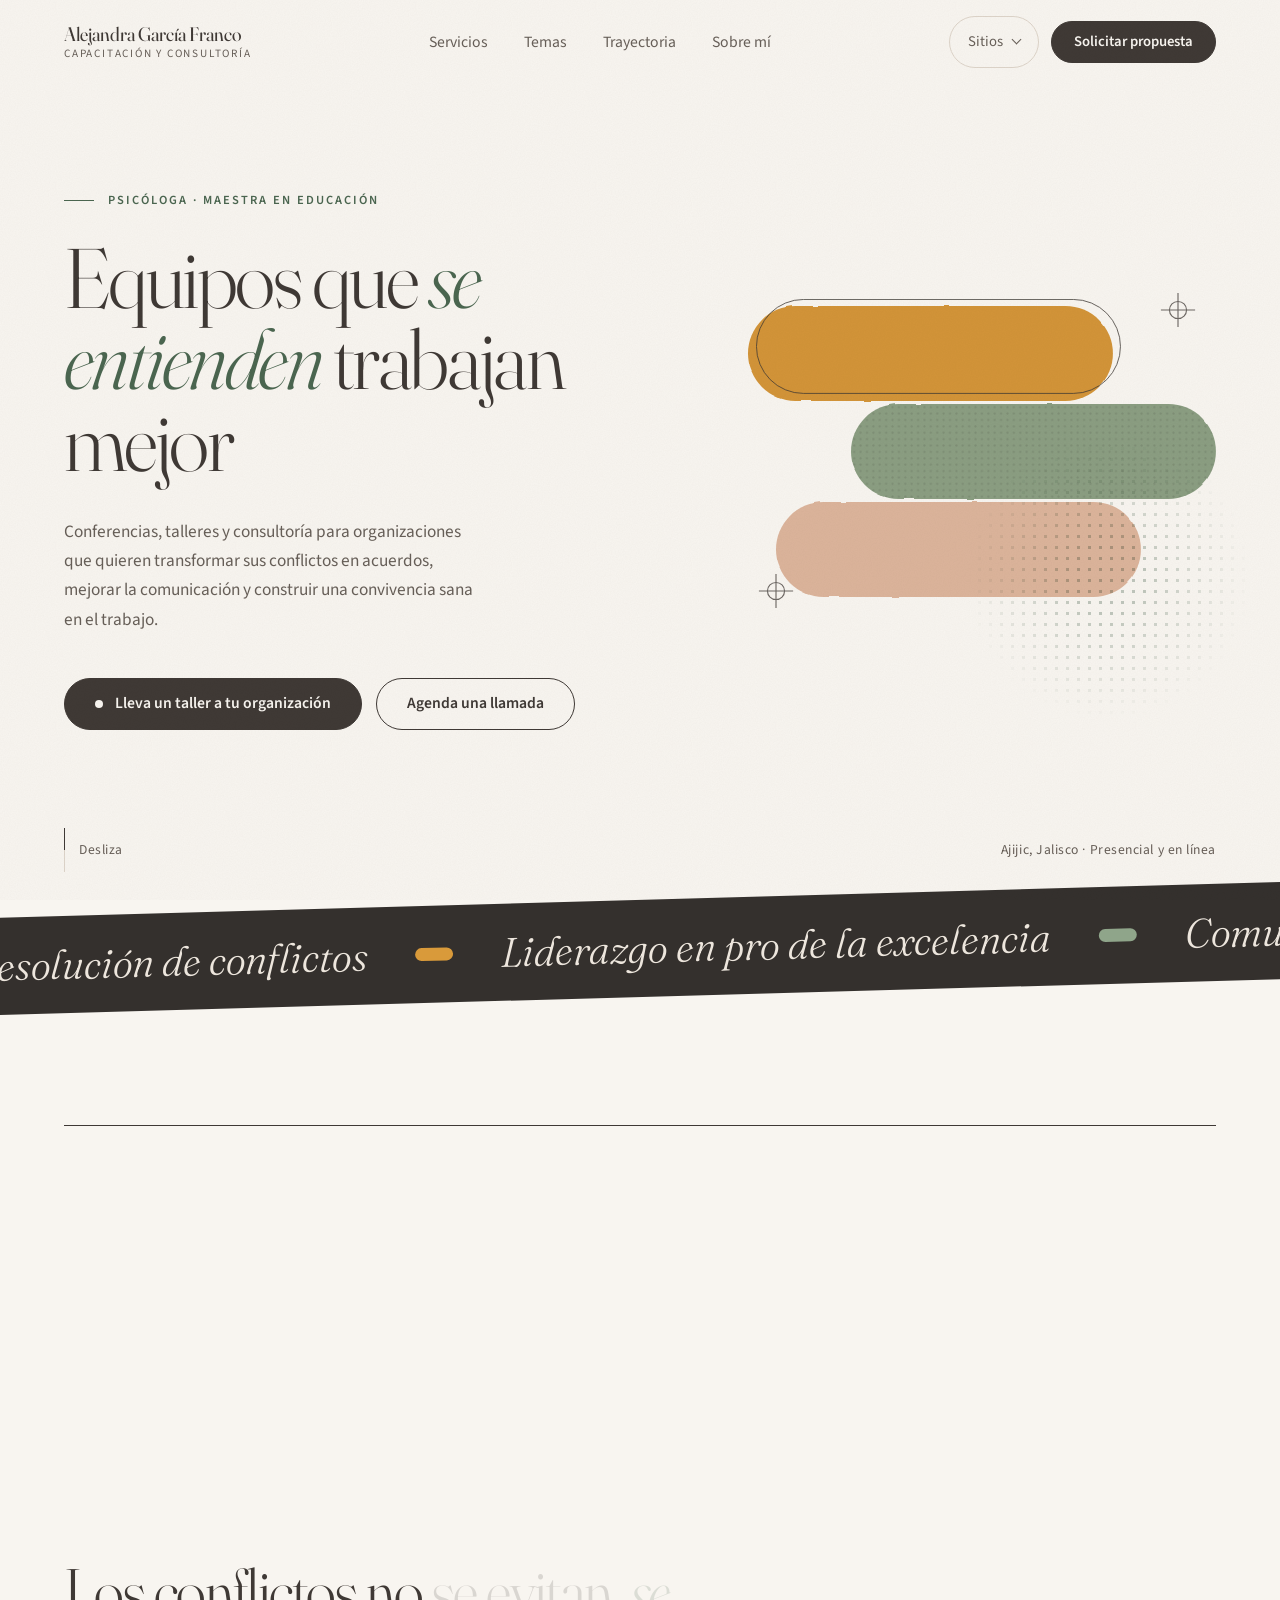
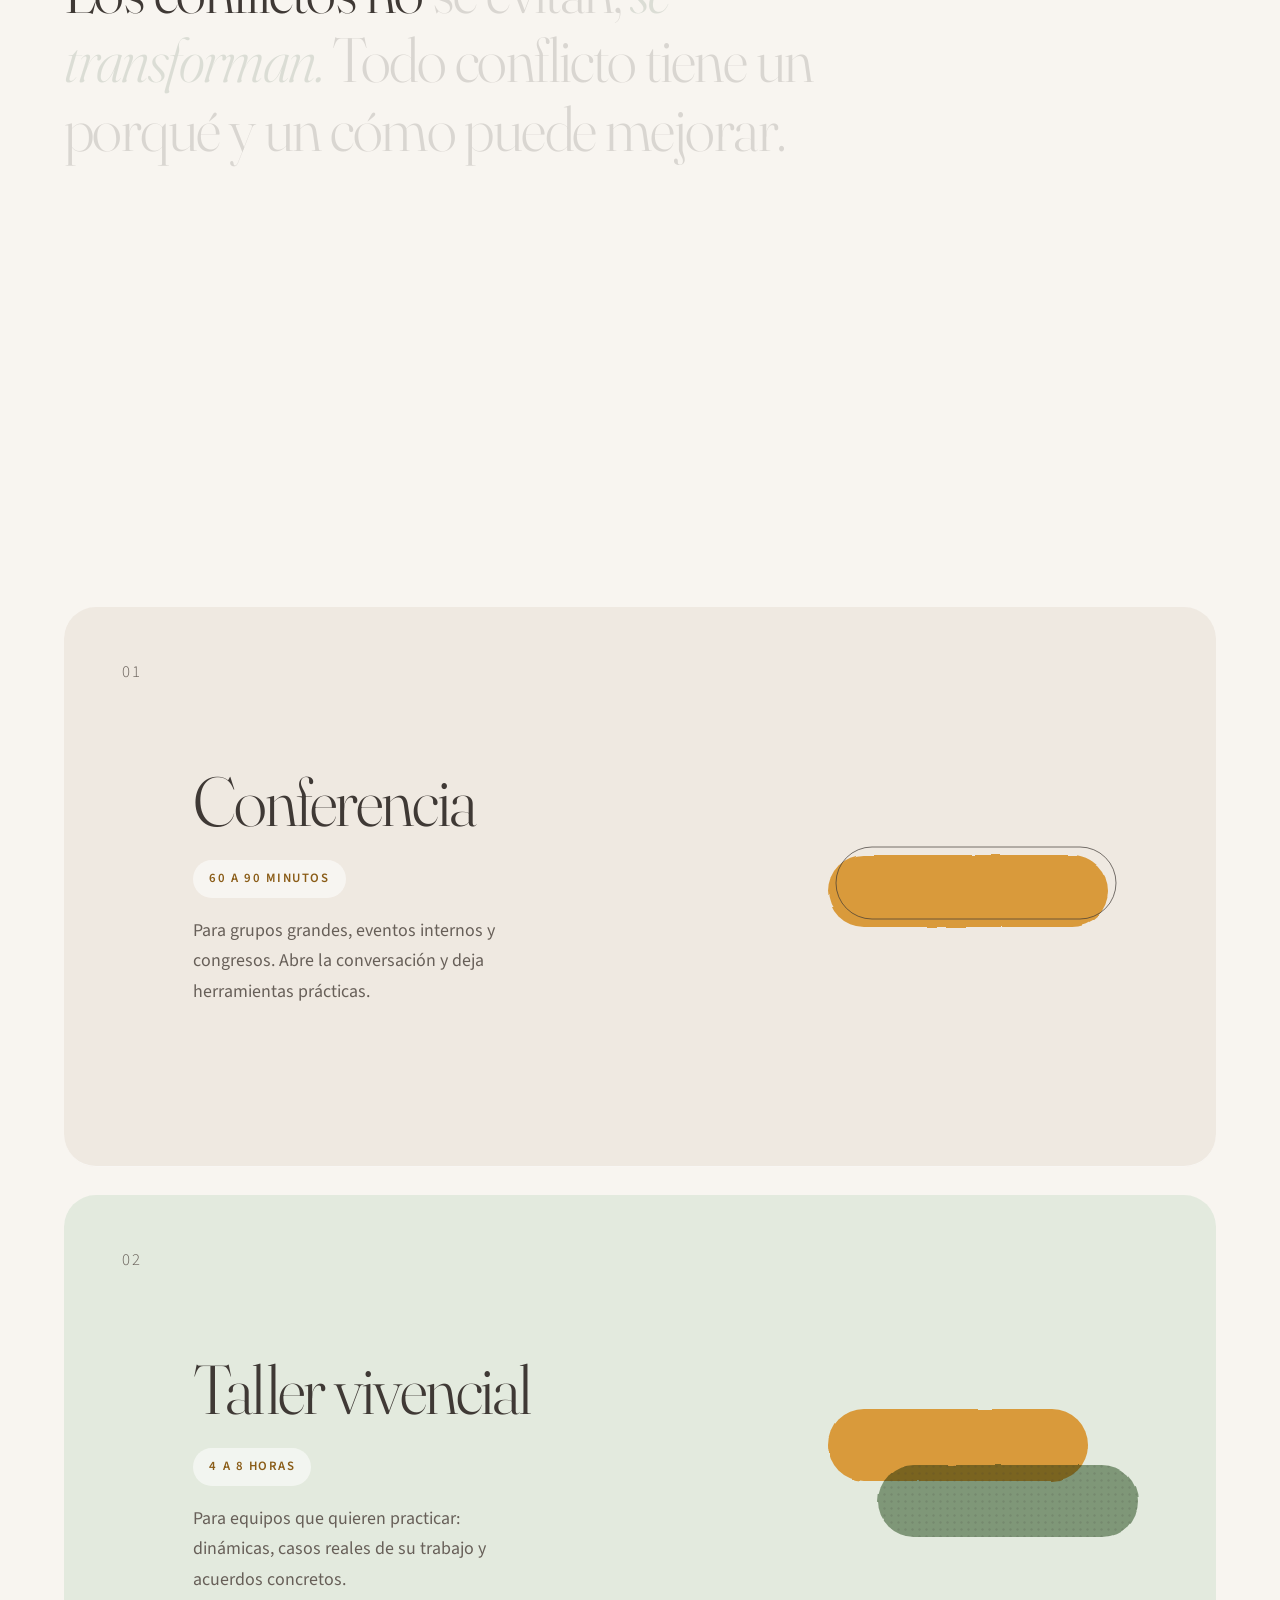
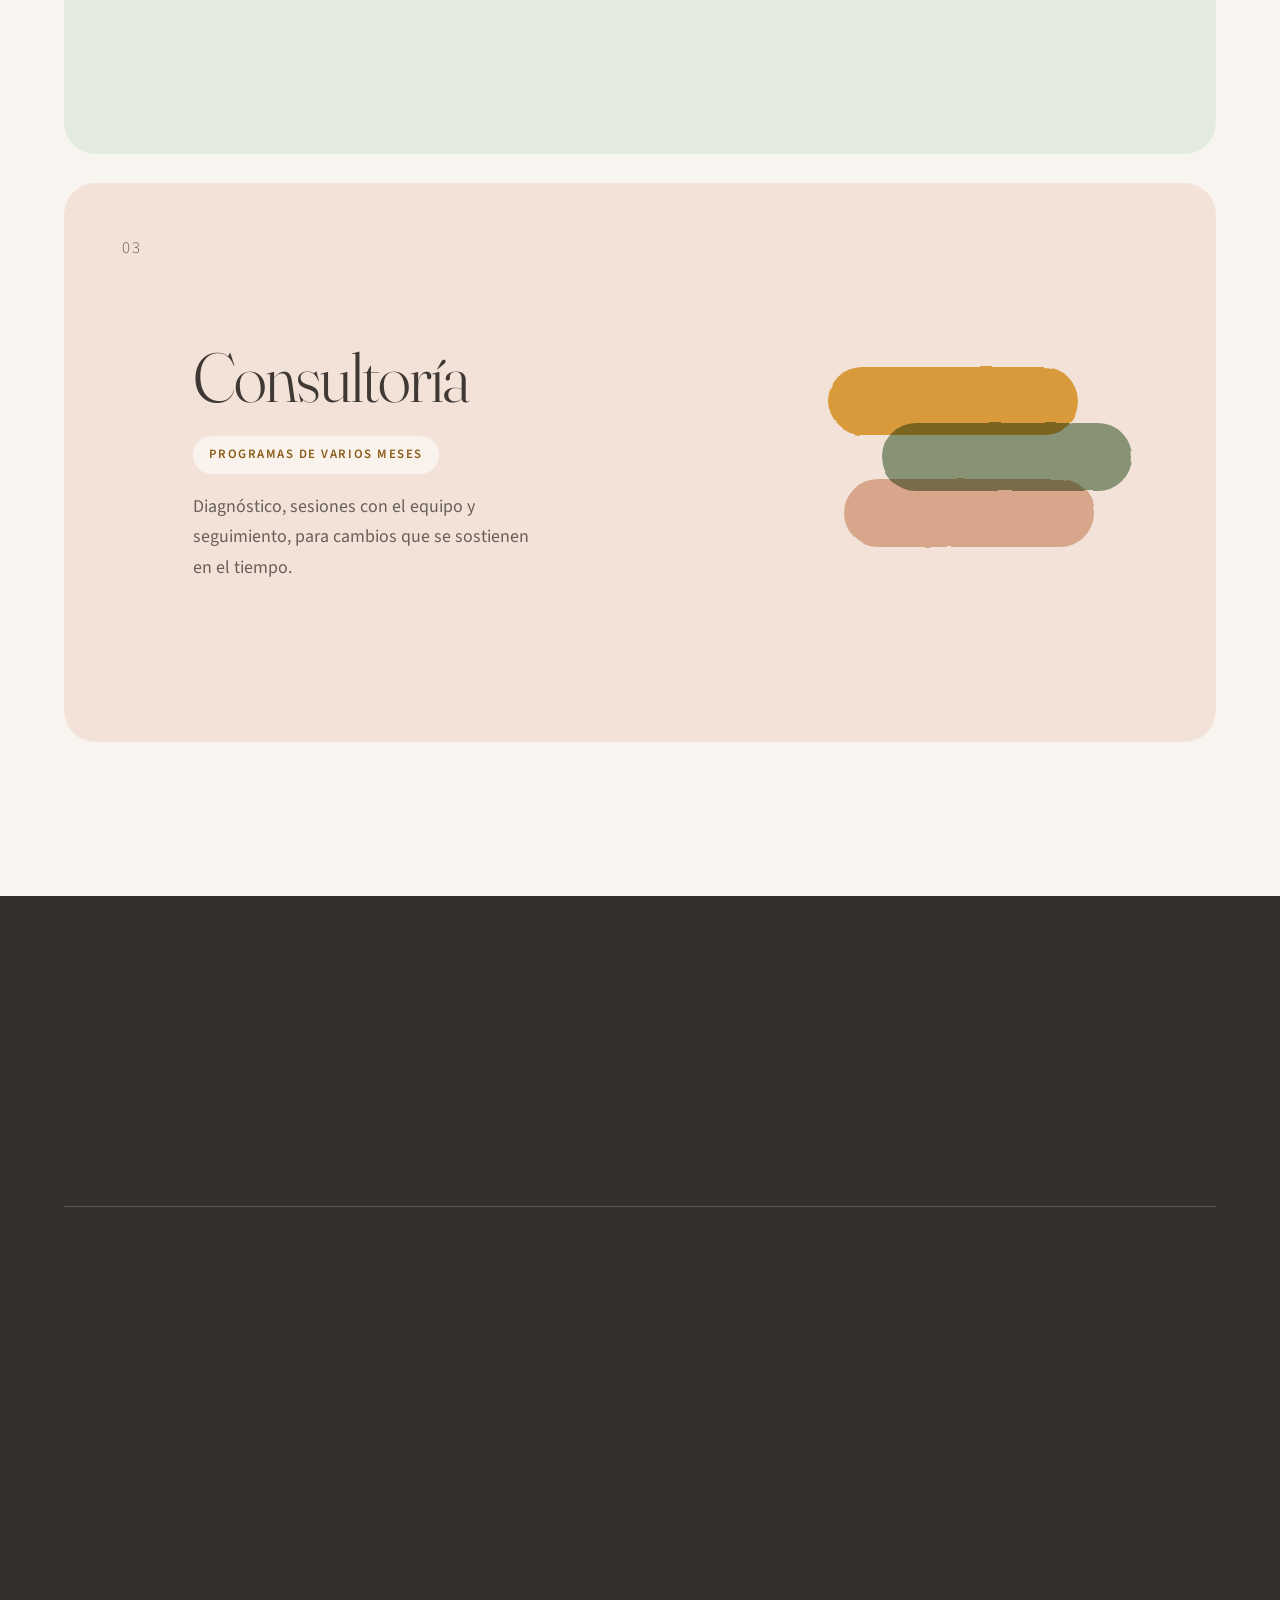
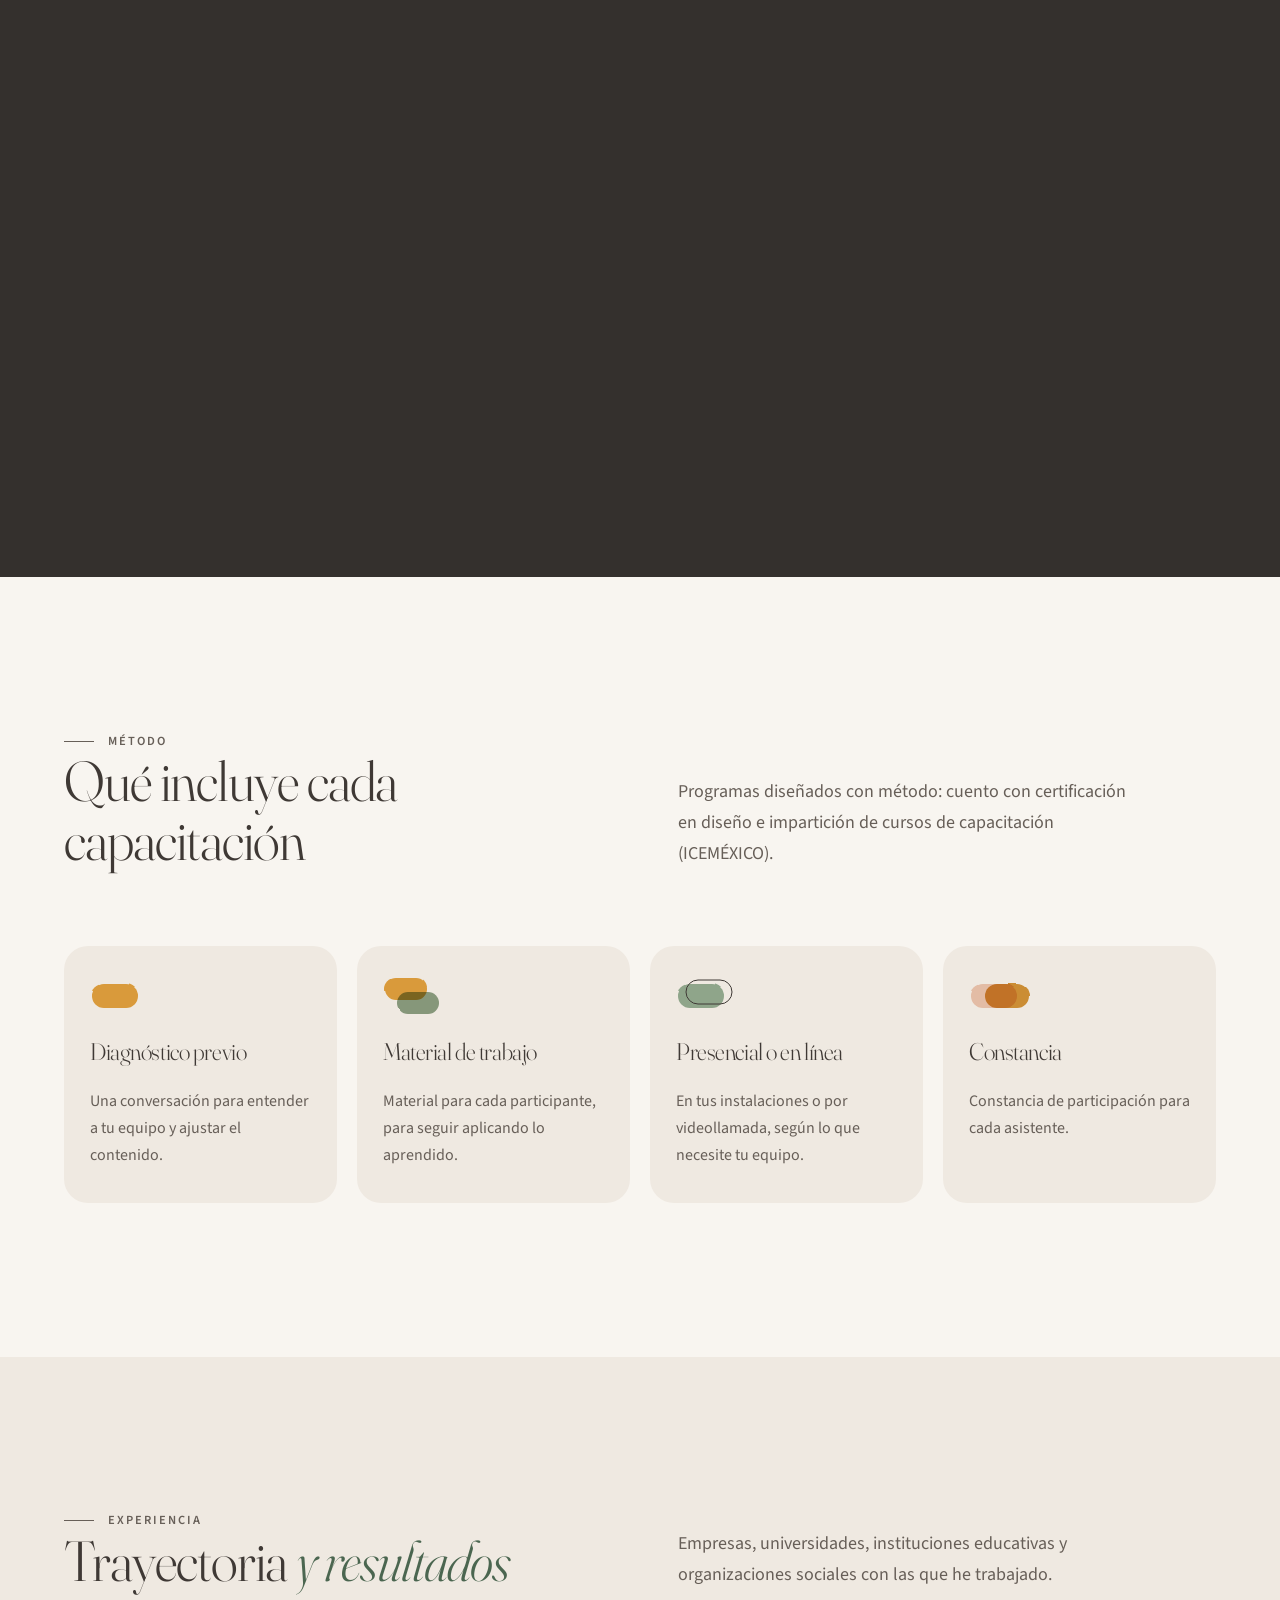
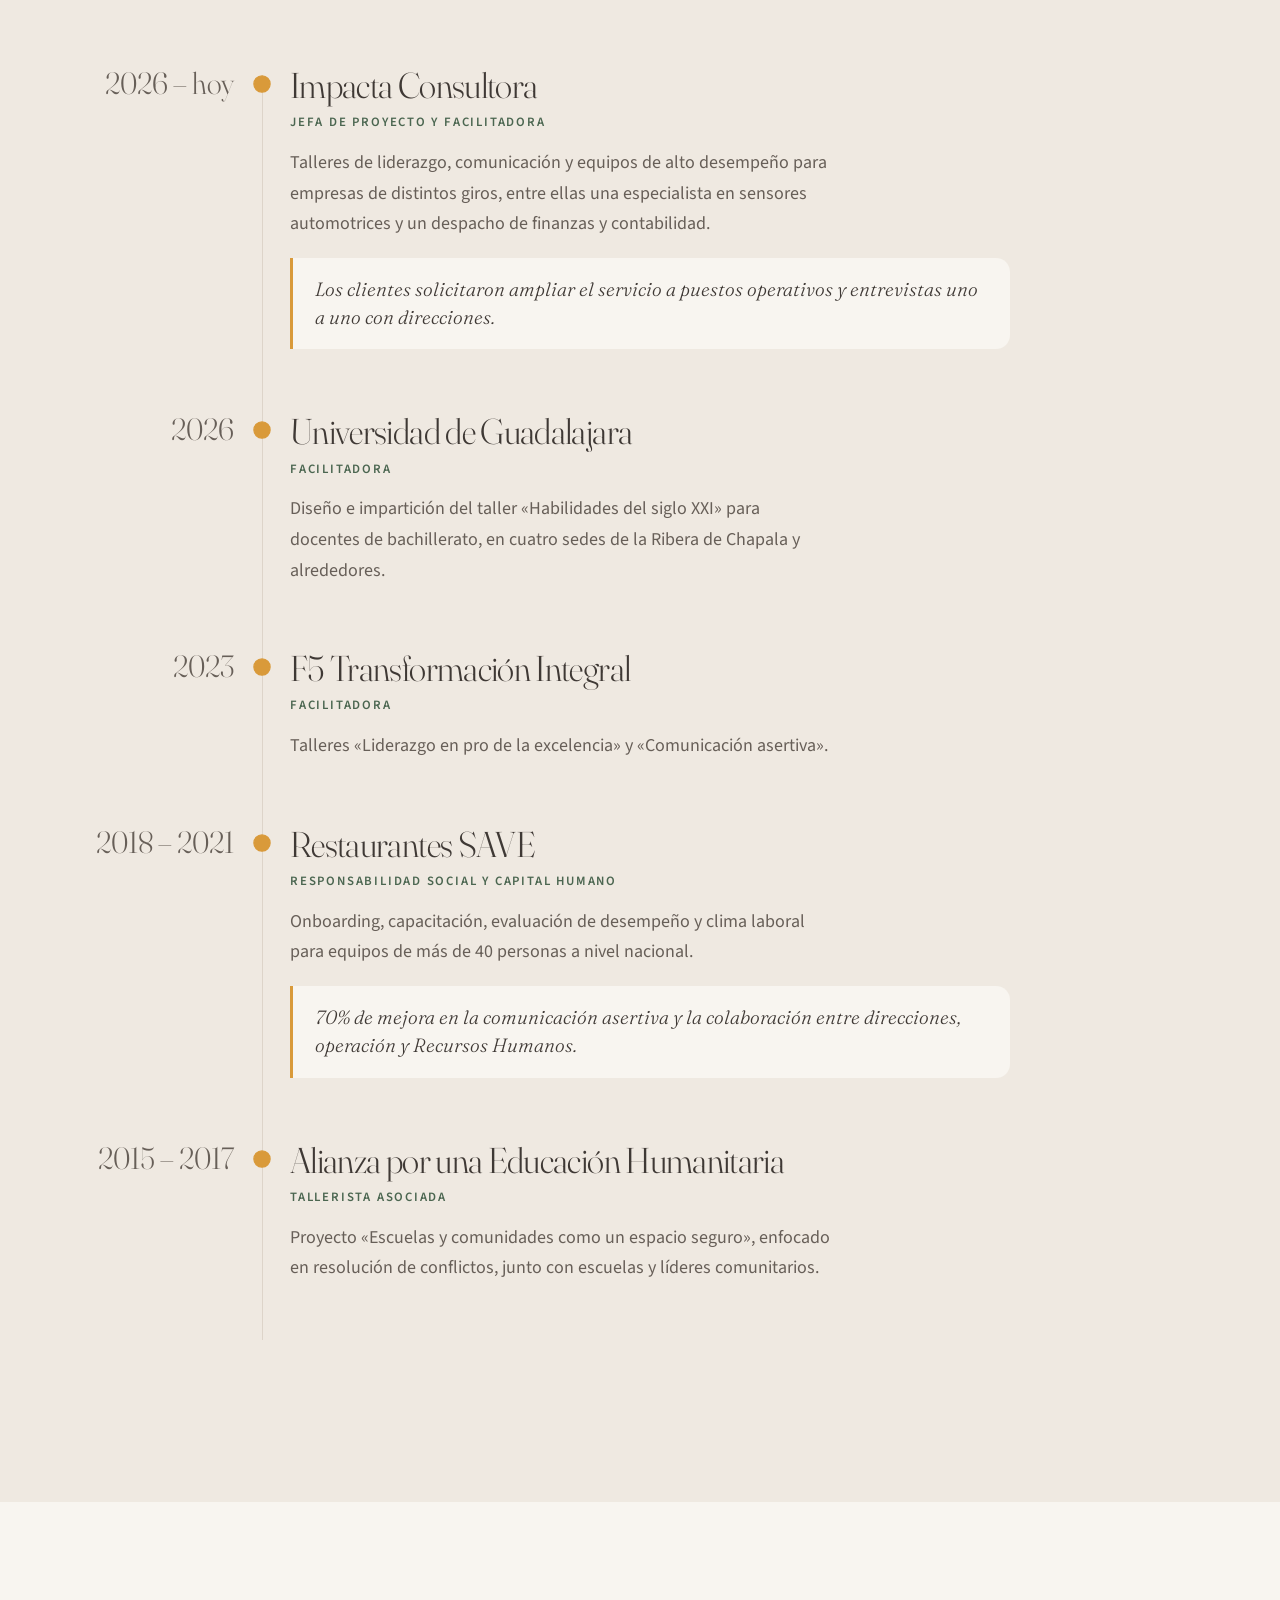
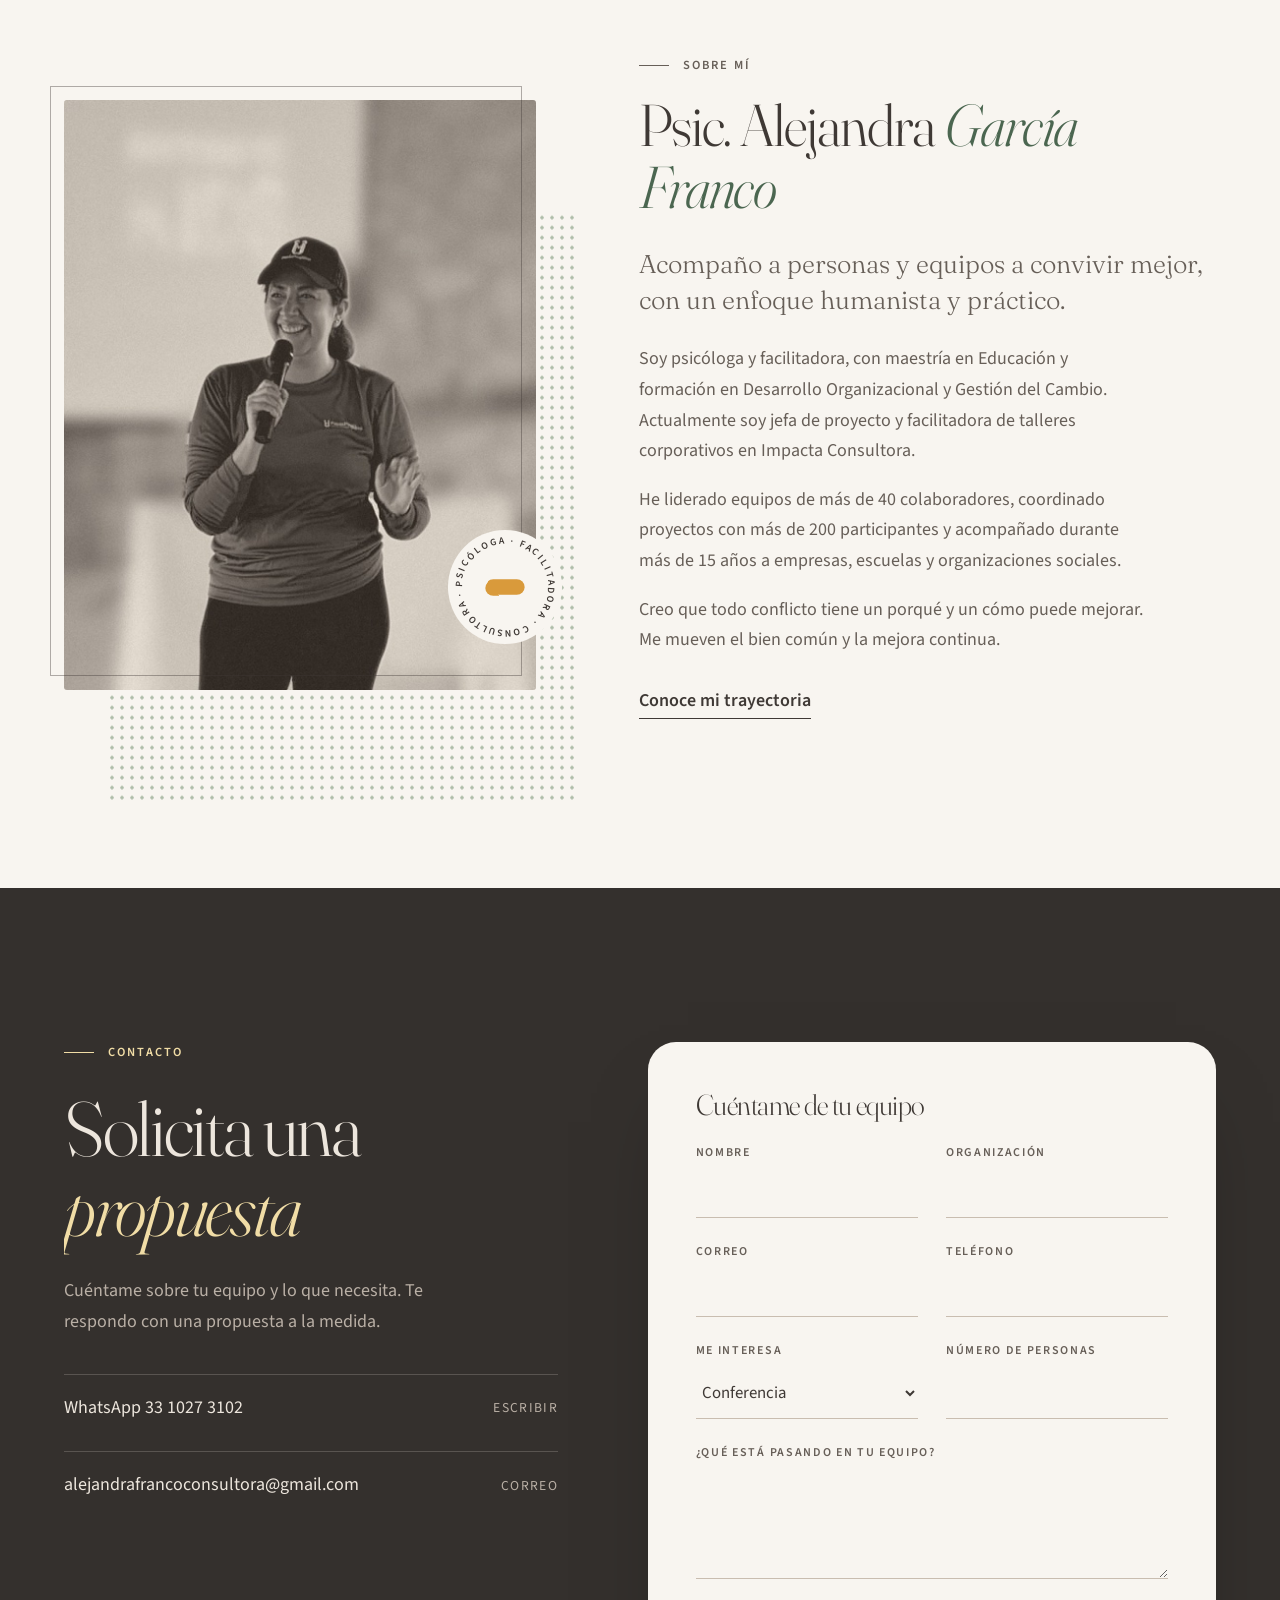
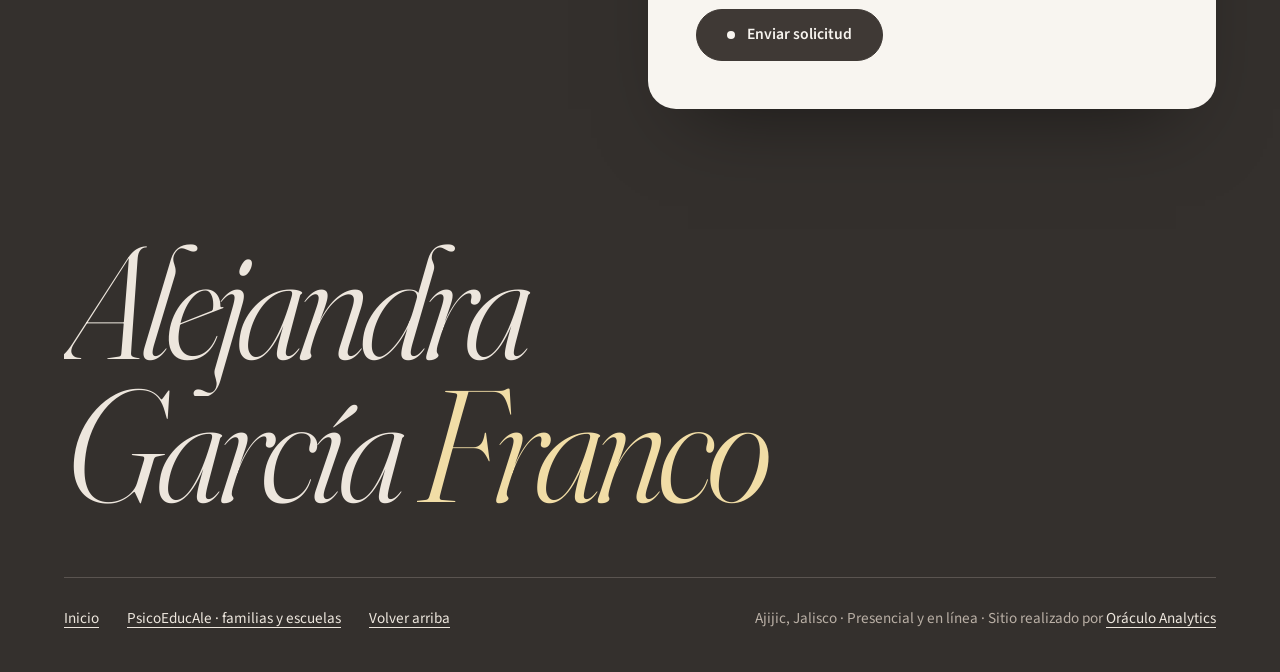
==== empresas/index.html @ 8e5fc4d1 "Sitios de Alejandra García Franco: principal, empresas y PsicoEducAle Co-Authored-By: Claude Opus 5." ====
<!DOCTYPE html>
<html lang="es">
<head>
<meta charset="utf-8">
<meta name="viewport" content="width=device-width, initial-scale=1, viewport-fit=cover">
<title>Capacitación en resolución de conflictos para empresas | Psic. Alejandra García Franco</title>
<meta name="description" content="Conferencias, talleres y consultoría para equipos de trabajo: resolución de conflictos, liderazgo, comunicación asertiva y convivencia sana en el trabajo. Ajijic, Jalisco, presencial y en línea.">
<meta property="og:title" content="Psic. Alejandra García Franco · Capacitación y consultoría">
<meta property="og:description" content="Los conflictos no se evitan, se transforman. Conferencias, talleres y consultoría para equipos de trabajo.">
<meta property="og:image" content="https://empresas.alejandraconsultora.com/og.jpg">
<meta property="og:type" content="website">
<meta name="twitter:card" content="summary_large_image">
<meta name="theme-color" content="#F8F5F0">
<link rel="icon" href="data:image/svg+xml,<svg xmlns='http://www.w3.org/2000/svg' viewBox='0 0 64 64'><rect x='6' y='14' width='44' height='16' rx='8' fill='%23D99A3A'/><rect x='14' y='26' width='44' height='16' rx='8' fill='%238FA58A' fill-opacity='.9'/><rect x='8' y='38' width='44' height='16' rx='8' fill='%23E3BCA5' fill-opacity='.9'/></svg>">
<link rel="preconnect" href="https://fonts.googleapis.com">
<link rel="preconnect" href="https://fonts.gstatic.com" crossorigin>
<link href="https://fonts.googleapis.com/css2?family=Fraunces:ital,opsz,wght@0,9..144,300..500;1,9..144,300..500&family=Source+Sans+3:wght@400;600&display=swap" rel="stylesheet">
<script>(function(){var r=document.documentElement;r.classList.add('js');try{if(!sessionStorage.getItem('intro-visto')&&!matchMedia('(prefers-reduced-motion: reduce)').matches)r.classList.add('con-intro')}catch(e){}setTimeout(function(){if(!window.__motion)r.classList.remove('js','con-intro')},3500)})()</script>
<link rel="stylesheet" href="motion.css">
<script src="motion.js" defer></script>
<style>
  :root{
    --papel:#F8F5F0; --superficie:#EFE9E1; --texto:#3F3935; --texto-2:#675F58; --linea:#DDD4C9;
    --miel:#D99A3A; --salvia:#8FA58A; --rosa:#E3BCA5; --trigo:#F1DDA6;
    --salvia-texto:#4B6650; --miel-texto:#8A5C17; --salvia-p:#E3EADE; --rosa-p:#F3E2D7;
    --oscuro:#34302D; --claro-sobre-oscuro:#EDE6DD; --suave-sobre-oscuro:#B9AFA5;
    --serif:'Fraunces', Georgia, 'Times New Roman', serif;
    --sans:'Source Sans 3', 'Segoe UI', Arial, sans-serif;
    --ancho:1240px; --progreso:var(--miel);
  }
  *{box-sizing:border-box}
  html{scroll-behavior:smooth; scroll-padding-top:96px; -webkit-text-size-adjust:100%}
  body{margin:0; background:var(--papel); color:var(--texto); font:400 1.125rem/1.7 var(--sans); -webkit-font-smoothing:antialiased; overflow-x:clip}
  img{max-width:100%; display:block}
  a{color:inherit}
  :focus-visible{outline:2px solid var(--salvia-texto); outline-offset:4px; border-radius:6px}
  ::selection{background:var(--trigo); color:var(--texto)}
  .contenedor{max-width:var(--ancho); margin:0 auto; padding:0 clamp(20px,4vw,44px)}
  h1,h2,h3{font-family:var(--serif); font-weight:300; line-height:1.04; margin:0; font-variation-settings:"opsz" 144; letter-spacing:-.018em}
  em{font-style:italic; color:var(--salvia-texto)}
  section{padding:clamp(96px,12vw,168px) 0; position:relative}
  .etiqueta{display:flex; align-items:center; gap:14px; margin:0 0 26px; font-size:.78rem; letter-spacing:.16em; text-transform:uppercase; font-weight:600; color:var(--salvia-texto)}
  .etiqueta::before{content:""; width:30px; height:1px; background:currentColor}
  .mezcla{mix-blend-mode:multiply}
  .grano{position:fixed; inset:0; pointer-events:none; z-index:90; opacity:.055; mix-blend-mode:multiply;
    background-image:url("data:image/svg+xml,%3Csvg xmlns='http://www.w3.org/2000/svg' width='180' height='180'%3E%3Cfilter id='n'%3E%3CfeTurbulence type='fractalNoise' baseFrequency='.85' numOctaves='2' stitchTiles='stitch'/%3E%3CfeColorMatrix values='0 0 0 0 .22 0 0 0 0 .2 0 0 0 0 .18 0 0 0 .9 0'/%3E%3C/filter%3E%3Crect width='100%25' height='100%25' filter='url(%23n)'/%3E%3C/svg%3E")}

  /* Botones con relleno de tinta */
  .boton{position:relative; isolation:isolate; overflow:hidden; display:inline-flex; align-items:center; gap:12px; padding:17px 30px; border-radius:999px;
    font:600 .98rem/1 var(--sans); text-decoration:none; border:1px solid var(--texto); cursor:pointer;
    transition:color .45s var(--ease), border-color .45s ease, transform .6s var(--ease)}
  .boton::before{content:""; position:absolute; inset:-2px; z-index:-1; background:var(--relleno,var(--miel)); clip-path:circle(0% at 50% 120%); transition:clip-path .7s var(--ease)}
  .boton:hover::before{clip-path:circle(140% at 50% 120%)}
  .boton.lleno{background:var(--texto); color:var(--papel)}
  .boton.lleno:hover{color:var(--texto); border-color:var(--miel)}
  .boton.contorno{--relleno:var(--texto)}
  .boton.contorno:hover{color:var(--papel)}
  .boton.claro{background:var(--papel); color:var(--texto); border-color:var(--papel)}
  .boton.claro:hover{color:var(--texto); border-color:var(--miel)}
  .boton .punto{width:8px; height:8px; border-radius:50%; background:currentColor}

  /* Intro de impresión */
  #intro{background:var(--papel)}
  .intro-compo{position:relative; width:min(62vw,340px); aspect-ratio:1.25}
  .intro-compo svg{position:absolute; width:78%; height:auto; overflow:visible}
  .intro-compo .i1{top:6%; left:0; animation:imprime 1s var(--ease) .1s both}
  .intro-compo .i2{top:34%; left:20%; animation:imprime 1s var(--ease) .35s both}
  .intro-compo .i3{top:62%; left:5%; animation:imprime 1s var(--ease) .6s both}
  @keyframes imprime{from{opacity:0; transform:translate(-70px,26px)} to{opacity:1; transform:none}}
  .intro-nombre{position:absolute; left:0; right:0; bottom:12vh; text-align:center; margin:0; font:italic 300 clamp(1.3rem,2.6vw,1.8rem)/1 var(--serif); color:var(--texto); animation:aparece 1s var(--ease) .8s both}
  .intro-reg{position:absolute; top:10vh; right:10vw; width:40px; animation:gira 4s linear infinite, aparece .6s ease .2s both}
  @keyframes aparece{from{opacity:0; transform:translateY(14px)} to{opacity:1; transform:none}}

  /* Barra */
  .barra{position:fixed; inset:0 0 auto 0; z-index:60; border-bottom:1px solid transparent}
  .barra.con-linea{background:rgba(248,245,240,.84); backdrop-filter:blur(14px) saturate(1.2); -webkit-backdrop-filter:blur(14px) saturate(1.2); border-bottom-color:var(--linea)}
  .barra .contenedor{display:flex; align-items:center; justify-content:space-between; gap:24px; height:84px}
  .marca{font-family:var(--serif); font-size:1.22rem; text-decoration:none; line-height:1.15; font-variation-settings:"opsz" 144}
  .marca small{display:block; font-family:var(--sans); font-size:.7rem; letter-spacing:.16em; text-transform:uppercase; color:var(--texto-2); margin-top:2px}
  .barra nav{display:flex; gap:36px; font-size:.98rem}
  .barra nav a{position:relative; text-decoration:none; color:var(--texto-2); transition:color .3s}
  .barra nav a::after{content:""; position:absolute; left:0; right:0; bottom:-4px; height:1px; background:currentColor; transform:scaleX(0); transform-origin:right; transition:transform .5s var(--ease)}
  .barra nav a:hover{color:var(--texto)}
  .barra nav a:hover::after{transform:scaleX(1); transform-origin:left}
  .derecha{display:flex; align-items:center; gap:12px}
  .barra .boton{padding:13px 22px; font-size:.92rem}

  .sitios{position:relative}
  .sitios-boton{display:flex; align-items:center; gap:10px; padding:12px 18px; border-radius:999px; border:1px solid var(--linea); background:transparent; color:var(--texto-2); font:inherit; font-size:.92rem; cursor:pointer; transition:border-color .3s, color .3s}
  .sitios-boton:hover, .sitios.abierto .sitios-boton{color:var(--texto); border-color:var(--texto-2)}
  .sitios-boton::after{content:""; width:6px; height:6px; border-right:1.5px solid currentColor; border-bottom:1.5px solid currentColor; transform:translateY(-2px) rotate(45deg); transition:transform .3s}
  .sitios.abierto .sitios-boton::after{transform:translateY(1px) rotate(-135deg)}
  .solo-movil-etq, .panel .solo-movil{display:none}
  .panel{position:absolute; right:0; top:calc(100% + 12px); width:300px; display:flex; flex-direction:column; padding:10px; border-radius:20px; background:var(--papel); border:1px solid var(--linea);
    box-shadow:0 30px 60px -30px rgba(52,48,45,.45); opacity:0; translate:0 -8px; pointer-events:none; transition:opacity .35s ease, translate .5s var(--ease)}
  .sitios.abierto .panel{opacity:1; translate:none; pointer-events:auto}
  .panel a{display:block; padding:12px 14px; border-radius:12px; text-decoration:none; color:var(--texto); line-height:1.3; transition:background .25s}
  .panel a:hover, .panel a[aria-current="page"]{background:var(--superficie)}
  .panel a[aria-current="page"]{font-weight:600}
  .panel a small{display:block; color:var(--texto-2); font-size:.82rem; font-weight:400; margin-top:2px}
  .panel .grupo{font-size:.7rem; letter-spacing:.16em; text-transform:uppercase; color:var(--texto-2); padding:10px 14px 4px; margin:0}
  .panel a.boton-panel{margin-top:8px; text-align:center; background:var(--texto); color:var(--papel); border-radius:999px; font-weight:600}

  /* Portada */
  .portada{min-height:100svh; display:flex; flex-direction:column; justify-content:center; padding:130px 0 110px; overflow:hidden}
  .portada-grid{display:grid; grid-template-columns:1.15fr .85fr; gap:clamp(24px,4vw,64px); align-items:center}
  .portada h1{font-size:clamp(3rem,6.6vw,6.8rem); line-height:.96; letter-spacing:-.03em}
  .lead{font-size:clamp(1.08rem,1.35vw,1.28rem); color:var(--texto-2); max-width:47ch; margin:36px 0 44px}
  .acciones{display:flex; flex-wrap:wrap; gap:14px}
  .compo{position:relative; width:100%; max-width:560px; aspect-ratio:1; justify-self:end}
  .compo .capa{position:absolute; width:78%; height:auto; overflow:visible; mix-blend-mode:multiply;
    transform:translate3d(calc(var(--mx,0) * var(--f,0) * 1px), calc(var(--my,0) * var(--f,0) * 1px + var(--sy,0) * var(--v,0) * 1px), 0)}
  .compo .c1{top:17%; left:0} .compo .c2{top:38%; left:22%} .compo .c3{top:59%; left:6%}
  .compo .reg-contorno{top:15.6%; left:1.6%; mix-blend-mode:normal}
  .js .compo .capa{opacity:0; translate:-80px 46px; transition:opacity 1s ease, translate 1.8s var(--ease)}
  .listo .compo .capa{opacity:1; translate:none}
  .listo .compo .c2{transition-delay:.18s} .listo .compo .c3{transition-delay:.36s} .listo .compo .reg-contorno{transition-delay:.9s}
  .compo .semitono{position:absolute; right:-8%; bottom:-6%; width:62%; aspect-ratio:1; border-radius:50%;
    background-image:radial-gradient(circle,var(--salvia-texto) 1.5px,transparent 1.8px); background-size:11px 11px;
    -webkit-mask-image:radial-gradient(circle,#000 18%,transparent 70%); mask-image:radial-gradient(circle,#000 18%,transparent 70%);
    opacity:.32; animation:gira 80s linear infinite}
  .compo .marca-reg{position:absolute; width:38px; color:var(--texto); opacity:.75; animation:gira 22s linear infinite}
  .compo .m1{top:2%; right:4%} .compo .m2{bottom:6%; left:2%; animation-direction:reverse}
  .portada-pie{position:absolute; left:0; right:0; bottom:28px}
  .portada-pie .contenedor{display:flex; justify-content:space-between; align-items:center; font-size:.85rem; color:var(--texto-2); letter-spacing:.04em}
  .desliza{display:flex; align-items:center; gap:14px}
  .desliza i{position:relative; width:1px; height:44px; background:var(--linea); overflow:hidden}
  .desliza i::after{content:""; position:absolute; left:0; top:0; width:1px; height:50%; background:var(--texto); animation:baja 2.2s var(--ease) infinite}
  @keyframes baja{from{transform:translateY(-100%)} to{transform:translateY(200%)}}

  /* Banda de temas */
  .banda-env{overflow:hidden; padding:34px 0; margin:-34px 0; position:relative; z-index:2}
  .banda{transform:rotate(-1.6deg); margin:0 -30px; background:var(--oscuro); color:var(--claro-sobre-oscuro); padding:26px 0; position:relative; z-index:2}
  .banda .pista{gap:48px; padding-right:48px; font:italic 300 clamp(1.6rem,3.2vw,2.8rem)/1.1 var(--serif); white-space:nowrap}
  .banda .sep{width:38px; height:13px; border-radius:7px; background:var(--miel); flex:none}
  .banda .sep.s2{background:var(--salvia)} .banda .sep.s3{background:var(--rosa)}

  /* Cifras */
  .cifras{padding:clamp(80px,10vw,130px) 0 0}
  .cifras-grid{display:grid; grid-template-columns:repeat(3,1fr); border-top:1px solid var(--texto)}
  .cifra{padding:34px 34px 0 0}
  .cifra + .cifra{padding-left:34px; border-left:1px solid var(--linea)}
  .cifra strong{display:flex; align-items:baseline; font:300 clamp(3.4rem,7vw,6.4rem)/1 var(--serif); letter-spacing:-.04em; font-variation-settings:"opsz" 144}
  .cifra strong sup{font-size:.42em; color:var(--miel-texto); margin-left:4px; top:0; vertical-align:baseline; align-self:flex-start; margin-top:.18em}
  .cifra p{margin:14px 0 0; color:var(--texto-2); max-width:24ch}

  /* Manifiesto */
  .manifiesto .grande{margin:0; font:300 clamp(2.1rem,4.9vw,4.7rem)/1.1 var(--serif); letter-spacing:-.025em; max-width:21ch; font-variation-settings:"opsz" 144}
  .manifiesto .grande em{font-style:italic}
  .firma{display:flex; align-items:center; gap:18px; margin-top:44px; color:var(--texto-2)}
  .firma svg{width:120px; height:24px; overflow:visible}
  .firma path{stroke-dasharray:1; stroke-dashoffset:1; transition:stroke-dashoffset 2s var(--ease) .4s}
  .firma.visible path{stroke-dashoffset:0}

  /* Encabezado de sección */
  .cabeza{display:grid; grid-template-columns:1fr 1fr; gap:clamp(28px,6vw,96px); align-items:end; margin-bottom:clamp(48px,6vw,80px)}
  .cabeza h2{font-size:clamp(2.3rem,4.4vw,4rem)}
  .cabeza p{margin:0; color:var(--texto-2); max-width:50ch}

  /* Servicios: tarjetas que se apilan */
  .pila{display:grid; gap:28px}
  .tarjeta{position:sticky; top:calc(112px + var(--n) * 26px); min-height:min(64vh,560px); border-radius:32px; padding:clamp(28px,4.5vw,64px);
    display:grid; grid-template-columns:auto 1fr .9fr; gap:clamp(20px,4vw,56px); align-items:center;
    transform-origin:50% 0; scale:calc(1 - var(--cubre,0) * .06); filter:brightness(calc(1 - var(--cubre,0) * .06)); box-shadow:0 -1px 0 rgba(255,255,255,.6) inset}
  .tarjeta.t1{background:var(--superficie)} .tarjeta.t2{background:var(--salvia-p)} .tarjeta.t3{background:var(--rosa-p)}
  .t-num{align-self:start; font:300 clamp(1rem,1.3vw,1.15rem)/1 var(--sans); letter-spacing:.14em; color:var(--texto-2)}
  .tarjeta h3{font-size:clamp(2.4rem,5.4vw,5rem); letter-spacing:-.03em}
  .duracion{display:inline-block; margin:22px 0 18px; padding:8px 16px; border-radius:999px; background:rgba(255,255,255,.55); font-size:.8rem; letter-spacing:.12em; text-transform:uppercase; font-weight:600; color:var(--miel-texto)}
  .tarjeta p.desc{margin:0; color:var(--texto-2); max-width:38ch; font-size:1.12rem}
  .t-icono{width:100%; max-width:340px; height:auto; justify-self:end; overflow:visible}

  /* Temas */
  .temas{background:var(--oscuro); color:var(--claro-sobre-oscuro)}
  .temas .etiqueta{color:var(--trigo)}
  .temas .cabeza p{color:var(--suave-sobre-oscuro)}
  .temas em{color:var(--trigo)}
  .temas .tinta-cursor{mix-blend-mode:normal}
  .lista{list-style:none; margin:0; padding:0; border-top:1px solid rgba(237,230,221,.22); position:relative; z-index:5}
  .lista li{position:relative; display:grid; grid-template-columns:1.5fr 1fr 230px; gap:32px; align-items:center; padding:clamp(22px,2.6vw,34px) 0; border-bottom:1px solid rgba(237,230,221,.22); cursor:default}
  .lista h3{font-size:clamp(1.6rem,3.2vw,2.8rem); transition:translate .7s var(--ease), color .4s}
  .lista .para{color:var(--suave-sobre-oscuro)}
  .lista .como{display:flex; gap:8px; flex-wrap:wrap; justify-content:flex-end}
  .lista .como span{padding:7px 14px; border:1px solid rgba(237,230,221,.3); border-radius:999px; font-size:.82rem; white-space:nowrap}
  @media (hover:hover){ .lista li:hover h3{translate:18px 0} }
  .temas .tinta-cursor{z-index:3}
  .temas .nota{margin:40px 0 0; color:var(--suave-sobre-oscuro)}
  .temas .nota a{color:var(--trigo); text-underline-offset:5px}

  /* Método */
  .incluye{list-style:none; margin:0; padding:0; display:grid; grid-template-columns:repeat(4,1fr); gap:20px}
  .incluye li{padding:30px 26px 34px; border-radius:24px; background:var(--superficie); display:flex; flex-direction:column; gap:22px; min-height:250px}
  .incluye svg{width:62px; height:40px; overflow:visible}
  .incluye h3{font-size:1.5rem; line-height:1.15}
  .incluye p{margin:0; color:var(--texto-2); font-size:1rem}

  /* Trayectoria */
  .trayectoria{background:var(--superficie)}
  .tiempo{list-style:none; margin:0; padding:0; position:relative}
  .tiempo::before, .tiempo::after{content:""; position:absolute; left:calc(170px + 28px); top:8px; bottom:8px; width:1px; background:var(--linea)}
  .tiempo::after{background:var(--texto); transform-origin:top; transform:scaleY(var(--p,0))}
  .tiempo li{display:grid; grid-template-columns:170px 56px 1fr; padding:0 0 clamp(44px,5vw,70px)}
  .tiempo .anio{font:300 clamp(1.6rem,2.4vw,2.1rem)/1.1 var(--serif); text-align:right; color:var(--texto-2); font-variation-settings:"opsz" 144}
  .tiempo .nodo{position:relative; z-index:1; justify-self:center; margin-top:10px; width:14px; height:14px; border-radius:50%; background:var(--papel); border:1px solid var(--texto); transition:background .5s, scale .5s var(--ease)}
  .tiempo li.visible .nodo{background:var(--miel); border-color:var(--miel); scale:1.25}
  .tiempo h3{font-size:clamp(1.7rem,2.8vw,2.4rem)}
  .tiempo .rol{margin:8px 0 14px; font-size:.8rem; letter-spacing:.14em; text-transform:uppercase; font-weight:600; color:var(--salvia-texto)}
  .tiempo p{margin:0; color:var(--texto-2); max-width:60ch}
  .tiempo .logro{margin-top:18px; padding:18px 22px; border-left:3px solid var(--miel); background:var(--papel); border-radius:0 14px 14px 0; color:var(--texto); font:italic 300 1.2rem/1.45 var(--serif)}

  /* Sobre mí */
  .sobre{overflow:hidden}
  .sobre-grid{display:grid; grid-template-columns:.9fr 1.1fr; gap:clamp(40px,8vw,120px); align-items:center}
  .foto-marco{position:relative; z-index:0}
  .foto-marco .trama{position:absolute; inset:9% -9% -9% 9%; z-index:-1; border-radius:4px;
    background-image:radial-gradient(circle,var(--salvia) 1.5px,transparent 1.8px); background-size:10px 10px; opacity:.7}
  .foto-marco .foto{aspect-ratio:4/5; overflow:hidden; border-radius:3px; background:var(--superficie)}
  .foto-marco .foto img{width:100%; height:100%; object-fit:cover; object-position:40% 20%}
  .foto-marco .registro{position:absolute; inset:-14px 14px 14px -14px; border:1px solid var(--texto); opacity:.4; pointer-events:none}
  .foto-marco .sello{position:absolute; right:-28px; bottom:44px; width:118px; height:118px; animation:gira 26s linear infinite}
  .sobre h2{font-size:clamp(2.4rem,4.6vw,4rem); margin-bottom:30px}
  .sobre .destacado{font:300 clamp(1.4rem,2vw,1.75rem)/1.4 var(--serif); margin:0 0 26px}
  .sobre p{color:var(--texto-2); margin:0 0 18px; max-width:56ch}
  .enlace{position:relative; display:inline-block; color:var(--texto); text-decoration:none; font-weight:600}
  .enlace::after{content:""; position:absolute; left:0; right:0; bottom:-3px; height:1px; background:currentColor; transform-origin:left; transition:transform .5s var(--ease)}
  .enlace:hover::after{transform:scaleX(.35)}

  /* Contacto */
  .contacto{background:var(--oscuro); color:var(--claro-sobre-oscuro); padding-bottom:clamp(60px,8vw,110px)}
  .contacto .etiqueta{color:var(--trigo)}
  .contacto-grid{display:grid; grid-template-columns:1fr 1.15fr; gap:clamp(40px,7vw,110px); align-items:start}
  .contacto h2{font-size:clamp(2.8rem,6vw,5.6rem); letter-spacing:-.03em}
  .contacto h2 em{color:var(--trigo)}
  .contacto .texto{color:var(--suave-sobre-oscuro); max-width:40ch; margin:28px 0}
  .contacto .texto a{color:var(--claro-sobre-oscuro); text-underline-offset:5px}
  .canales{display:grid; gap:10px; margin-top:36px}
  .canal{display:flex; justify-content:space-between; align-items:center; gap:16px; padding:18px 0; border-top:1px solid rgba(237,230,221,.2); text-decoration:none; transition:padding .5s var(--ease), color .3s}
  .canal span{color:var(--suave-sobre-oscuro); font-size:.85rem; letter-spacing:.1em; text-transform:uppercase}
  .canal:hover{padding-left:12px; color:var(--trigo)}
  form{background:var(--papel); color:var(--texto); border-radius:28px; padding:clamp(26px,4vw,48px); display:grid; gap:24px; box-shadow:0 40px 80px -40px rgba(0,0,0,.5)}
  form h3{font-size:1.8rem}
  .fila{display:grid; grid-template-columns:1fr 1fr; gap:24px 28px}
  label{display:grid; gap:6px; font-size:.75rem; letter-spacing:.14em; text-transform:uppercase; font-weight:600; color:var(--texto-2)}
  input, select, textarea{font:400 1.05rem/1.4 var(--sans); letter-spacing:0; text-transform:none; color:var(--texto); padding:12px 2px; border:0; border-bottom:1px solid #C9BDB0; border-radius:0; background:transparent; transition:border-color .3s}
  input:focus, select:focus, textarea:focus{outline:none; border-bottom-color:var(--miel)}
  textarea{min-height:110px; resize:vertical}
  .oculto{position:absolute; left:-9999px}
  .aviso-form{margin:4px 0 0; font-size:.95rem; color:inherit; opacity:.85}
  .aviso-form a{color:inherit}
  form .boton{justify-self:start; margin-top:6px}

  /* Pie */
  .pie{background:var(--oscuro); color:var(--claro-sobre-oscuro); padding:20px 0 40px; overflow:hidden}
  .gigante{margin:0 0 clamp(30px,5vw,60px); font:italic 300 clamp(3.2rem,12.4vw,12.5rem)/.9 var(--serif); letter-spacing:-.045em; font-variation-settings:"opsz" 144; color:var(--claro-sobre-oscuro)}
  .gigante span.sal{color:var(--trigo)}
  .pie-fila{display:flex; flex-wrap:wrap; justify-content:space-between; gap:22px 40px; padding-top:28px; border-top:1px solid rgba(237,230,221,.2); font-size:.95rem; color:var(--suave-sobre-oscuro)}
  .pie-fila a{color:var(--claro-sobre-oscuro); text-underline-offset:4px}
  .pie-fila nav{display:flex; flex-wrap:wrap; gap:10px 28px}

  /* Responsivo */
  @media (max-width:1040px){
    .barra nav{display:none}
    .tarjeta{grid-template-columns:auto 1fr} .t-icono{grid-column:1/-1; max-width:240px; justify-self:start}
    .incluye{grid-template-columns:repeat(2,1fr)}
  }
  @media (max-width:860px){
    .sitios .etq{display:none} .sitios .solo-movil-etq{display:inline} .panel .solo-movil{display:block}
    .derecha > .boton{display:none}
    .panel{position:fixed; left:14px; right:14px; top:76px; width:auto; max-height:calc(100svh - 96px); overflow:auto}
    .barra .contenedor{height:72px}
    .portada{padding:110px 0 100px}
    .portada-grid, .cabeza, .sobre-grid, .contacto-grid{grid-template-columns:1fr}
    .compo{order:-1; max-width:320px; justify-self:center; margin-bottom:-10px}
    .cifras-grid{grid-template-columns:1fr}
    .cifra, .cifra + .cifra{padding:28px 0; border-left:0; border-bottom:1px solid var(--linea)}
    .tarjeta{top:calc(88px + var(--n) * 16px); min-height:auto; grid-template-columns:1fr; gap:14px; border-radius:24px}
    .t-icono{max-width:170px}
    .lista li{grid-template-columns:1fr; gap:10px}
    .lista .como{justify-content:flex-start}
    .tiempo::before, .tiempo::after{left:7px}
    .tiempo li{grid-template-columns:14px 1fr; column-gap:22px}
    .tiempo .anio{grid-column:2; grid-row:1; text-align:left; font-size:1.3rem; margin-bottom:6px}
    .tiempo .nodo{grid-column:1; grid-row:1; margin-top:8px}
    .tiempo .cuerpo{grid-column:2}
    .foto-marco{max-width:380px}
    .foto-marco .sello{right:-12px; width:96px; height:96px}
    .fila{grid-template-columns:1fr}
    .portada-pie .lugar{display:none}
  }
  @media (max-width:560px){
    .incluye{grid-template-columns:1fr}
    .incluye li{min-height:auto}
    .acciones .boton{width:100%; justify-content:center}
  }
</style>
</head>
<body>
<div class="progreso" aria-hidden="true"></div>

<div id="intro" aria-hidden="true">
  <svg class="intro-reg" viewBox="0 0 40 40"><g fill="none" stroke="#3F3935" stroke-width="1.2"><circle cx="20" cy="20" r="9"/><path d="M20 2v36M2 20h36"/></g></svg>
  <div class="intro-compo">
    <svg class="i1" viewBox="0 0 400 104"><rect x="0" y="0" width="400" height="104" rx="52" fill="#D99A3A" filter="url(#tinta)"/></svg>
    <svg class="i2 mezcla" viewBox="0 0 400 104"><rect x="0" y="0" width="400" height="104" rx="52" fill="#8FA58A" filter="url(#tinta)"/></svg>
    <svg class="i3 mezcla" viewBox="0 0 400 104"><rect x="0" y="0" width="400" height="104" rx="52" fill="#E3BCA5" filter="url(#tinta)"/></svg>
  </div>
  <p class="intro-nombre">Alejandra García Franco</p>
</div>

<svg width="0" height="0" style="position:absolute" aria-hidden="true" focusable="false"><defs>
  <filter id="tinta" x="-4%" y="-6%" width="108%" height="112%"><feTurbulence type="fractalNoise" baseFrequency="0.035" numOctaves="2" seed="4" result="r"/><feDisplacementMap in="SourceGraphic" in2="r" scale="2.6" xChannelSelector="R" yChannelSelector="G"/></filter>
  <pattern id="semitono" width="7" height="7" patternUnits="userSpaceOnUse"><circle cx="3.5" cy="3.5" r="1.2" fill="#3F3935"/></pattern>
  <symbol id="reg" viewBox="0 0 40 40"><g fill="none" stroke="currentColor" stroke-width="1.2"><circle cx="20" cy="20" r="9"/><path d="M20 2v36M2 20h36"/></g></symbol>
</defs></svg>
<div class="grano" aria-hidden="true"></div>

<header class="barra" id="barra">
  <div class="contenedor">
    <a class="marca" href="https://alejandraconsultora.com">Alejandra García Franco<small>Capacitación y consultoría</small></a>
    <nav aria-label="Secciones">
      <a href="#servicios">Servicios</a>
      <a href="#temas">Temas</a>
      <a href="#trayectoria">Trayectoria</a>
      <a href="#sobre">Sobre mí</a>
    </nav>
    <div class="derecha">
      <div class="sitios" data-sitios>
        <button type="button" class="sitios-boton" aria-expanded="false" aria-haspopup="true"><span class="etq">Sitios</span><span class="solo-movil-etq">Menú</span></button>
        <div class="panel">
          <div class="solo-movil">
            <p class="grupo">En esta página</p>
            <a href="#servicios">Servicios</a>
            <a href="#temas">Temas</a>
            <a href="#trayectoria">Trayectoria</a>
            <a href="#sobre">Sobre mí</a>
            <a href="#contacto">Contacto</a>
          </div>
          <p class="grupo">Sitios</p>
          <a href="https://alejandraconsultora.com">Inicio<small>Psic. Alejandra García Franco</small></a>
          <a href="https://empresas.alejandraconsultora.com" aria-current="page">Capacitación para empresas<small>Conferencias, talleres y consultoría</small></a>
          <a href="https://psicoeducale.alejandraconsultora.com">PsicoEducAle<small>Familias y escuelas</small></a>
          <a class="boton-panel solo-movil" href="#contacto">Solicitar propuesta</a>
        </div>
      </div>
      <a class="boton lleno" href="#contacto" data-magnetic>Solicitar propuesta</a>
    </div>
  </div>
</header>

<main>
  <section class="portada" id="arriba" data-mouse-zona data-scroll-zona>
    <div class="contenedor portada-grid">
      <div>
        <p class="etiqueta revelar">Psicóloga · Maestra en Educación</p>
        <h1 data-split>Equipos que <em>se entienden</em> trabajan mejor</h1>
        <p class="lead revelar" style="--d:.45s">Conferencias, talleres y consultoría para organizaciones que quieren transformar sus conflictos en acuerdos, mejorar la comunicación y construir una convivencia sana en el trabajo.</p>
        <div class="acciones revelar" style="--d:.6s">
          <a class="boton lleno" href="#contacto" data-magnetic><span class="punto" aria-hidden="true"></span>Lleva un taller a tu organización</a>
          <a class="boton contorno" href="https://wa.me/523310273102?text=Hola%20Alejandra%2C%20me%20interesa%20una%20capacitaci%C3%B3n%20para%20mi%20equipo" data-magnetic>Agenda una llamada</a>
        </div>
      </div>
      <div class="compo" aria-hidden="true">
        <div class="semitono"></div>
        <svg class="capa c1" style="--f:16; --v:-.07" viewBox="0 0 400 104"><rect width="400" height="104" rx="52" fill="#D99A3A" filter="url(#tinta)"/></svg>
        <svg class="capa c2" style="--f:-26; --v:.06" viewBox="0 0 400 104"><rect width="400" height="104" rx="52" fill="#8FA58A" filter="url(#tinta)"/><rect width="400" height="104" rx="52" fill="url(#semitono)" opacity=".16"/></svg>
        <svg class="capa c3" style="--f:34; --v:.16" viewBox="0 0 400 104"><rect width="400" height="104" rx="52" fill="#E3BCA5" filter="url(#tinta)"/></svg>
        <svg class="capa reg-contorno" style="--f:8; --v:-.05" viewBox="0 0 400 104"><rect x=".5" y=".5" width="399" height="103" rx="51.5" fill="none" stroke="#3F3935" stroke-width="1" opacity=".85"/></svg>
        <svg class="marca-reg m1"><use href="#reg"/></svg>
        <svg class="marca-reg m2"><use href="#reg"/></svg>
      </div>
    </div>
    <div class="portada-pie">
      <div class="contenedor">
        <span class="desliza"><i></i>Desliza</span>
        <span class="lugar">Ajijic, Jalisco · Presencial y en línea</span>
      </div>
    </div>
  </section>

  <div class="banda-env">
  <div class="banda marquesina" aria-label="Temas: resolución de conflictos, liderazgo, comunicación asertiva, equipos de alto desempeño, convivencia sana y servicio al cliente">
    <div class="pista" aria-hidden="true"><span>Resolución de conflictos</span><i class="sep"></i><span>Liderazgo en pro de la excelencia</span><i class="sep s2"></i><span>Comunicación asertiva</span><i class="sep s3"></i><span>Equipos de alto desempeño</span><i class="sep"></i><span>Convivencia sana en el trabajo</span><i class="sep s2"></i><span>Servicio al cliente con inteligencia emocional</span><i class="sep s3"></i></div>
    <div class="pista" aria-hidden="true"><span>Resolución de conflictos</span><i class="sep"></i><span>Liderazgo en pro de la excelencia</span><i class="sep s2"></i><span>Comunicación asertiva</span><i class="sep s3"></i><span>Equipos de alto desempeño</span><i class="sep"></i><span>Convivencia sana en el trabajo</span><i class="sep s2"></i><span>Servicio al cliente con inteligencia emocional</span><i class="sep s3"></i></div>
  </div>
  </div>

  <div class="cifras">
    <div class="contenedor">
      <div class="cifras-grid" data-escalonado>
        <div class="cifra"><strong><span data-count="15">15</span><sup>+</sup></strong><p>años acompañando a personas, equipos y comunidades</p></div>
        <div class="cifra"><strong><span data-count="40">40</span><sup>+</sup></strong><p>colaboradores liderados en capital humano a nivel nacional</p></div>
        <div class="cifra"><strong><span data-count="200">200</span><sup>+</sup></strong><p>participantes coordinados en proyectos educativos y sociales</p></div>
      </div>
    </div>
  </div>

  <section class="manifiesto">
    <div class="contenedor">
      <p class="etiqueta revelar">Enfoque</p>
      <p class="grande" data-ilumina>Los conflictos no se evitan, <em>se transforman.</em> Todo conflicto tiene un porqué y un cómo puede mejorar.</p>
      <div class="firma revelar">
        <svg viewBox="0 0 120 24" aria-hidden="true"><path d="M2 16 C 18 4, 30 22, 46 12 S 74 4, 88 14 S 110 18, 118 8" fill="none" stroke="#D99A3A" stroke-width="2" stroke-linecap="round" pathLength="1"/></svg>
        <span>Psic. Alejandra García Franco</span>
      </div>
    </div>
  </section>

  <section id="servicios" style="padding-top:0">
    <div class="contenedor">
      <div class="cabeza">
        <div><p class="etiqueta revelar">Servicios</p><h2 data-split>Tres formas de trabajar con tu equipo</h2></div>
        <p class="revelar">Cada organización está en un momento distinto. Podemos empezar con una conferencia para sensibilizar, profundizar con un taller vivencial o acompañar al equipo durante varios meses.</p>
      </div>
      <div class="pila">
        <article class="tarjeta t1" style="--n:0">
          <span class="t-num">01</span>
          <div>
            <h3>Conferencia</h3>
            <span class="duracion">60 a 90 minutos</span>
            <p class="desc">Para grupos grandes, eventos internos y congresos. Abre la conversación y deja herramientas prácticas.</p>
          </div>
          <svg class="t-icono" viewBox="0 0 340 220" aria-hidden="true"><rect x="10" y="78" width="280" height="72" rx="36" fill="#D99A3A" filter="url(#tinta)"/><rect x="18" y="70" width="280" height="72" rx="36" fill="none" stroke="#3F3935" stroke-width="1" opacity=".7"/></svg>
        </article>
        <article class="tarjeta t2" style="--n:1">
          <span class="t-num">02</span>
          <div>
            <h3>Taller vivencial</h3>
            <span class="duracion">4 a 8 horas</span>
            <p class="desc">Para equipos que quieren practicar: dinámicas, casos reales de su trabajo y acuerdos concretos.</p>
          </div>
          <svg class="t-icono" viewBox="0 0 340 220" aria-hidden="true"><rect x="10" y="44" width="260" height="72" rx="36" fill="#D99A3A" filter="url(#tinta)"/><rect x="60" y="100" width="260" height="72" rx="36" fill="#8FA58A" class="mezcla" filter="url(#tinta)"/><rect x="60" y="100" width="260" height="72" rx="36" fill="url(#semitono)" opacity=".15"/></svg>
        </article>
        <article class="tarjeta t3" style="--n:2">
          <span class="t-num">03</span>
          <div>
            <h3>Consultoría</h3>
            <span class="duracion">Programas de varios meses</span>
            <p class="desc">Diagnóstico, sesiones con el equipo y seguimiento, para cambios que se sostienen en el tiempo.</p>
          </div>
          <svg class="t-icono" viewBox="0 0 340 220" aria-hidden="true"><rect x="10" y="14" width="250" height="68" rx="34" fill="#D99A3A" filter="url(#tinta)"/><rect x="64" y="70" width="250" height="68" rx="34" fill="#8FA58A" class="mezcla" filter="url(#tinta)"/><rect x="26" y="126" width="250" height="68" rx="34" fill="#E3BCA5" class="mezcla" filter="url(#tinta)"/></svg>
        </article>
      </div>
    </div>
  </section>

  <section id="temas" class="temas">
    <div class="tinta-cursor" aria-hidden="true"></div>
    <div class="contenedor">
      <div class="cabeza">
        <div><p class="etiqueta revelar">Temas</p><h2 data-split>Conferencias <em>y talleres</em></h2></div>
        <p class="revelar">Cada tema se adapta al giro, tamaño y necesidades de tu organización.</p>
      </div>
      <ul class="lista" data-tinta-zona data-escalonado>
        <li data-tinta="#D99A3A"><h3>Conflictos que construyen</h3><span class="para">Equipos de trabajo</span><span class="como"><span>Conferencia</span><span>Taller</span></span></li>
        <li data-tinta="#8FA58A"><h3>Liderazgo en pro de la excelencia</h3><span class="para">Líderes, mandos medios y dirección</span><span class="como"><span>Conferencia</span><span>Taller</span></span></li>
        <li data-tinta="#E3BCA5"><h3>Equipos de alto desempeño</h3><span class="para">Áreas y equipos de trabajo</span><span class="como"><span>Taller</span><span>Consultoría</span></span></li>
        <li data-tinta="#D99A3A"><h3>Comunicación asertiva, efectiva y afectiva</h3><span class="para">Toda la organización</span><span class="como"><span>Taller</span></span></li>
        <li data-tinta="#8FA58A"><h3>Convivencia sana en el trabajo</h3><span class="para">Toda la organización</span><span class="como"><span>Taller</span><span>Consultoría</span></span></li>
        <li data-tinta="#E3BCA5"><h3>Servicio al cliente con inteligencia emocional</h3><span class="para">Equipos de atención y ventas</span><span class="como"><span>Taller</span></span></li>
      </ul>
      <p class="nota revelar">¿Buscas otro tema de desarrollo humano o habilidades blandas? <a href="#contacto">Escríbeme y lo diseñamos juntos.</a></p>
    </div>
  </section>

  <section id="metodo">
    <div class="contenedor">
      <div class="cabeza">
        <div><p class="etiqueta revelar">Método</p><h2 data-split>Qué incluye cada capacitación</h2></div>
        <p class="revelar">Programas diseñados con método: cuento con certificación en diseño e impartición de cursos de capacitación (ICEMÉXICO).</p>
      </div>
      <ul class="incluye" data-escalonado>
        <li><svg viewBox="0 0 62 40" aria-hidden="true"><rect x="2" y="8" width="46" height="24" rx="12" fill="#D99A3A" filter="url(#tinta)"/></svg><h3>Diagnóstico previo</h3><p>Una conversación para entender a tu equipo y ajustar el contenido.</p></li>
        <li><svg viewBox="0 0 62 40" aria-hidden="true"><rect x="2" y="2" width="42" height="22" rx="11" fill="#D99A3A" filter="url(#tinta)"/><rect x="14" y="16" width="42" height="22" rx="11" fill="#8FA58A" class="mezcla" filter="url(#tinta)"/></svg><h3>Material de trabajo</h3><p>Material para cada participante, para seguir aplicando lo aprendido.</p></li>
        <li><svg viewBox="0 0 62 40" aria-hidden="true"><rect x="2" y="8" width="46" height="24" rx="12" fill="#8FA58A" filter="url(#tinta)"/><rect x="10" y="4" width="46" height="24" rx="12" fill="none" stroke="#3F3935" stroke-width="1"/></svg><h3>Presencial o en línea</h3><p>En tus instalaciones o por videollamada, según lo que necesite tu equipo.</p></li>
        <!-- PENDIENTE: cambiar a "Constancia DC-3 con validez ante la STPS" cuando tenga su registro como Agente Capacitador Externo -->
        <li><svg viewBox="0 0 62 40" aria-hidden="true"><rect x="2" y="8" width="46" height="24" rx="12" fill="#E3BCA5" filter="url(#tinta)"/><rect x="16" y="8" width="44" height="24" rx="12" fill="#D99A3A" class="mezcla" filter="url(#tinta)"/></svg><h3>Constancia</h3><p>Constancia de participación para cada asistente.</p></li>
      </ul>
    </div>
  </section>

  <section id="trayectoria" class="trayectoria">
    <div class="contenedor">
      <div class="cabeza">
        <div><p class="etiqueta revelar">Experiencia</p><h2 data-split>Trayectoria <em>y resultados</em></h2></div>
        <p class="revelar">Empresas, universidades, instituciones educativas y organizaciones sociales con las que he trabajado.</p>
      </div>
      <ol class="tiempo" data-dibuja>
        <li class="revelar"><span class="anio">2026 – hoy</span><span class="nodo"></span><div class="cuerpo"><h3>Impacta Consultora</h3><p class="rol">Jefa de proyecto y facilitadora</p><p>Talleres de liderazgo, comunicación y equipos de alto desempeño para empresas de distintos giros, entre ellas una especialista en sensores automotrices y un despacho de finanzas y contabilidad.</p><p class="logro">Los clientes solicitaron ampliar el servicio a puestos operativos y entrevistas uno a uno con direcciones.</p></div></li>
        <li class="revelar"><span class="anio">2026</span><span class="nodo"></span><div class="cuerpo"><h3>Universidad de Guadalajara</h3><p class="rol">Facilitadora</p><p>Diseño e impartición del taller «Habilidades del siglo XXI» para docentes de bachillerato, en cuatro sedes de la Ribera de Chapala y alrededores.</p></div></li>
        <li class="revelar"><span class="anio">2023</span><span class="nodo"></span><div class="cuerpo"><h3>F5 Transformación Integral</h3><p class="rol">Facilitadora</p><p>Talleres «Liderazgo en pro de la excelencia» y «Comunicación asertiva».</p></div></li>
        <li class="revelar"><span class="anio">2018 – 2021</span><span class="nodo"></span><div class="cuerpo"><h3>Restaurantes SAVE</h3><p class="rol">Responsabilidad Social y Capital Humano</p><p>Onboarding, capacitación, evaluación de desempeño y clima laboral para equipos de más de 40 personas a nivel nacional.</p><p class="logro">70% de mejora en la comunicación asertiva y la colaboración entre direcciones, operación y Recursos Humanos.</p></div></li>
        <li class="revelar"><span class="anio">2015 – 2017</span><span class="nodo"></span><div class="cuerpo"><h3>Alianza por una Educación Humanitaria</h3><p class="rol">Tallerista asociada</p><p>Proyecto «Escuelas y comunidades como un espacio seguro», enfocado en resolución de conflictos, junto con escuelas y líderes comunitarios.</p></div></li>
      </ol>
    </div>
  </section>

  <section id="sobre" class="sobre">
    <div class="contenedor sobre-grid">
      <div class="foto-marco">
        <div class="trama" data-parallax=".06" aria-hidden="true"></div>
        <div class="foto" data-reveal="clip"><img src="alejandra-conferencia.jpg" alt="Alejandra García Franco impartiendo una conferencia" width="960" height="1200" loading="lazy"></div>
        <div class="registro" aria-hidden="true"></div>
        <svg class="sello" viewBox="0 0 120 120" aria-hidden="true"><defs><path id="circulo-sello" d="M60 60 m-44 0 a44 44 0 1 1 88 0 a44 44 0 1 1 -88 0"/></defs><circle cx="60" cy="60" r="58" fill="#F8F5F0"/><text font-family="Source Sans 3, Arial, sans-serif" font-size="10" fill="#3F3935" font-weight="600"><textPath href="#circulo-sello" textLength="270" lengthAdjust="spacing">PSICÓLOGA · FACILITADORA · CONSULTORA ·</textPath></text><rect x="40" y="52" width="40" height="16" rx="8" fill="#D99A3A" filter="url(#tinta)"/></svg>
      </div>
      <div>
        <p class="etiqueta revelar">Sobre mí</p>
        <h2 data-split>Psic. Alejandra <em>García Franco</em></h2>
        <p class="destacado revelar">Acompaño a personas y equipos a convivir mejor, con un enfoque humanista y práctico.</p>
        <p class="revelar">Soy psicóloga y facilitadora, con maestría en Educación y formación en Desarrollo Organizacional y Gestión del Cambio. Actualmente soy jefa de proyecto y facilitadora de talleres corporativos en Impacta Consultora.</p>
        <p class="revelar">He liderado equipos de más de 40 colaboradores, coordinado proyectos con más de 200 participantes y acompañado durante más de 15 años a empresas, escuelas y organizaciones sociales.</p>
        <p class="revelar">Creo que todo conflicto tiene un porqué y un cómo puede mejorar. Me mueven el bien común y la mejora continua.</p>
        <p class="revelar" style="margin-top:30px"><a class="enlace" href="https://alejandraconsultora.com">Conoce mi trayectoria</a></p>
      </div>
    </div>
  </section>

  <section id="contacto" class="contacto">
    <div class="contenedor contacto-grid">
      <div>
        <p class="etiqueta revelar">Contacto</p>
        <h2 data-split>Solicita una <em>propuesta</em></h2>
        <p class="texto revelar">Cuéntame sobre tu equipo y lo que necesita. Te respondo con una propuesta a la medida.</p>
        <div class="canales revelar">
          <a class="canal" href="https://wa.me/523310273102">WhatsApp 33 1027 3102<span>Escribir</span></a>
          <a class="canal" href="mailto:alejandrafrancoconsultora@gmail.com">alejandrafrancoconsultora@gmail.com<span>Correo</span></a>
        </div>
      </div>
      <!-- Formulario con Web3Forms: las solicitudes llegan al correo de Alejandra.
           Pega la clave de acceso (Access Key) de web3forms.com en el campo access_key. -->
      <form class="revelar" style="--d:.2s" id="form-empresas" name="solicitud-empresas" method="POST" action="https://api.web3forms.com/submit">
        <input type="hidden" name="access_key" value="PEGAR-CLAVE-WEB3FORMS">
        <input type="hidden" name="subject" value="Nueva solicitud de capacitación · empresas.alejandraconsultora.com">
        <input type="hidden" name="from_name" value="Sitio Alejandra García Franco">
        <input type="hidden" name="redirect" value="https://empresas.alejandraconsultora.com/gracias.html">
        <p class="oculto"><label>No llenar <input type="checkbox" name="botcheck" tabindex="-1" autocomplete="off"></label></p>
        <h3>Cuéntame de tu equipo</h3>
        <div class="fila">
          <label>Nombre <input name="nombre" autocomplete="name" required></label>
          <label>Organización <input name="empresa" autocomplete="organization" required></label>
        </div>
        <div class="fila">
          <label>Correo <input type="email" name="email" autocomplete="email" required></label>
          <label>Teléfono <input type="tel" name="telefono" autocomplete="tel"></label>
        </div>
        <div class="fila">
          <label>Me interesa
            <select name="servicio">
              <option>Conferencia</option>
              <option>Taller</option>
              <option>Consultoría</option>
              <option>Aún no lo sé</option>
            </select>
          </label>
          <label>Número de personas <input name="personas" inputmode="numeric"></label>
        </div>
        <label>¿Qué está pasando en tu equipo? <textarea name="mensaje"></textarea></label>
        <button class="boton lleno" type="submit" data-magnetic><span class="punto" aria-hidden="true"></span>Enviar solicitud</button>
        <p class="aviso-form" id="aviso-form" role="status" hidden></p>
      </form>
      <script>
        (function(){var f=document.getElementById('form-empresas'),a=document.getElementById('aviso-form');
          f.addEventListener('submit',function(e){
            if(f.access_key.value.indexOf('PEGAR')===0){e.preventDefault();a.hidden=false;
              a.innerHTML='El formulario está en configuración. Mientras tanto, escríbeme por <a href="https://wa.me/523310273102">WhatsApp</a> o a alejandrafrancoconsultora@gmail.com';}
          });})();
      </script>
    </div>
  </section>
</main>

<footer class="pie">
  <div class="contenedor">
    <p class="gigante" data-split aria-label="Alejandra García Franco">Alejandra<br>García <span class="sal">Franco</span></p>
    <div class="pie-fila">
      <nav aria-label="Sitios">
        <a href="https://alejandraconsultora.com">Inicio</a>
        <a href="https://psicoeducale.alejandraconsultora.com">PsicoEducAle · familias y escuelas</a>
        <a href="#arriba">Volver arriba</a>
      </nav>
      <span>Ajijic, Jalisco · Presencial y en línea · Sitio realizado por <a href="https://oraculoanalytics.com">Oráculo Analytics</a></span>
    </div>
  </div>
</footer>
<a class="wa-flotante" href="https://wa.me/523310273102?text=Hola%20Alejandra%2C%20me%20interesa%20una%20capacitaci%C3%B3n%20para%20mi%20equipo" target="_blank" rel="noopener" aria-label="Escríbeme por WhatsApp" data-etq="Escríbeme por WhatsApp" style="--wa-fondo:#3F3935;--wa-icono:#F8F5F0"><svg viewBox="0 0 24 24" aria-hidden="true" fill="currentColor"><path d="M12.04 2C6.58 2 2.13 6.45 2.13 11.91c0 1.75.46 3.45 1.32 4.95L2.05 22l5.25-1.38c1.45.79 3.08 1.21 4.74 1.21 5.46 0 9.91-4.45 9.91-9.91C21.95 6.45 17.5 2 12.04 2Zm0 18.15c-1.48 0-2.93-.4-4.2-1.15l-.3-.18-3.12.82.83-3.04-.2-.31a8.2 8.2 0 0 1-1.26-4.38c0-4.54 3.7-8.24 8.25-8.24 4.54 0 8.24 3.7 8.24 8.24 0 4.55-3.7 8.24-8.24 8.24Zm4.52-6.16c-.25-.12-1.47-.72-1.69-.81-.23-.08-.39-.12-.56.13-.17.24-.64.8-.78.97-.14.17-.29.19-.54.06-.25-.12-1.05-.39-1.99-1.23-.74-.66-1.23-1.47-1.38-1.72-.14-.25-.02-.38.11-.5.11-.11.25-.29.37-.43.13-.15.17-.25.25-.42.08-.17.04-.31-.02-.43-.06-.13-.56-1.34-.76-1.84-.2-.48-.41-.42-.56-.43h-.48c-.17 0-.43.06-.66.31-.22.25-.86.85-.86 2.07s.88 2.4 1 2.56c.13.17 1.74 2.65 4.21 3.72.59.25 1.05.4 1.4.52.59.19 1.13.16 1.56.1.48-.07 1.47-.6 1.67-1.18.21-.58.21-1.07.15-1.18-.06-.1-.23-.16-.48-.29Z"/></svg></a>
</body>
</html>
---- empresas/motion.css ----
/* Movimiento compartido · Alejandra García Franco · Oráculo Analytics */
:root { --ease: cubic-bezier(.16, 1, .3, 1); --ease-in: cubic-bezier(.7, 0, .84, 0); }

/* Aparición */
.js .revelar { opacity: 0; translate: 0 32px; transition: opacity 1.1s var(--ease), translate 1.3s var(--ease); transition-delay: var(--d, 0s); }
.js .revelar.visible { opacity: 1; translate: none; }

.js [data-escalonado] > * { opacity: 0; translate: 0 26px; transition: opacity .9s var(--ease), translate 1.1s var(--ease); transition-delay: calc(var(--k, 0) * 90ms + var(--d, 0s)); }
.js [data-escalonado].visible > * { opacity: 1; translate: none; }

/* Títulos que emergen palabra por palabra */
[data-split] .w { display: inline-block; overflow: hidden; vertical-align: top; padding: 0 .1em .14em 0; margin: 0 -.1em -.14em 0; }
[data-split] .wi { display: inline-block; }
.js [data-split] .wi { translate: 0 112%; transition: translate 1.25s var(--ease); transition-delay: calc(var(--i) * 60ms + var(--d, 0s)); }
.js [data-split].visible .wi { translate: none; }

/* Fotos que se revelan como una impresión */
.js [data-reveal="clip"] { clip-path: inset(100% 0 0 0); transition: clip-path 1.6s var(--ease); transition-delay: var(--d, 0s); }
.js [data-reveal="clip"].visible { clip-path: inset(0 0 0 0); }
.js [data-reveal="clip"] img { scale: 1.2; transition: scale 2.2s var(--ease); transition-delay: var(--d, 0s); }
.js [data-reveal="clip"].visible img { scale: 1; }

/* Texto que se ilumina con el scroll */
.js [data-ilumina] .wl { opacity: .16; transition: opacity .55s ease; }
.js [data-ilumina] .wl.on { opacity: 1; }

/* Parallax */
[data-parallax] { transform: translate3d(0, var(--py, 0px), 0); will-change: transform; }

/* Progreso de lectura */
.progreso { position: fixed; inset: 0 0 auto 0; height: 3px; z-index: 120; transform-origin: 0 50%; transform: scaleX(var(--p, 0)); background: var(--progreso, currentColor); pointer-events: none; }

/* Banda en movimiento */
.marquesina { display: flex; overflow: hidden; user-select: none; }
.marquesina .pista { display: flex; flex: none; align-items: center; animation: desliza var(--dur, 48s) linear infinite; }
.marquesina:hover .pista { animation-play-state: paused; }
@keyframes desliza { to { transform: translateX(-100%); } }

/* Cursor de tinta */
.tinta-cursor { position: fixed; left: 0; top: 0; z-index: 4; width: 170px; height: 170px; margin: -85px 0 0 -85px; pointer-events: none;
  border-radius: 46% 54% 52% 48% / 52% 46% 54% 48%; background: var(--tinta, #D99A3A); mix-blend-mode: multiply; opacity: .9;
  scale: 0; transition: scale .5s var(--ease), background-color .5s ease; animation: tinta-gira 9s linear infinite; }
.tinta-cursor.on { scale: 1; }
@keyframes tinta-gira { to { rotate: 360deg; } }

/* Barra que se oculta al bajar */
.barra { transition: transform .7s var(--ease), background-color .4s ease, border-color .4s ease, box-shadow .4s ease; }
.barra.oculta { transform: translateY(-110%); }

/* Intro */
#intro { display: none; }
.con-intro body { overflow: hidden; }
.con-intro #intro { display: grid; position: fixed; inset: 0; z-index: 200; place-items: center; cursor: pointer;
  clip-path: inset(0 0 0 0); transition: clip-path 1s var(--ease-in); }
.intro-sale #intro { clip-path: inset(0 0 100% 0); }

@keyframes gira { to { rotate: 360deg; } }
@keyframes flota { 0%, 100% { translate: 0 0; } 50% { translate: 0 -14px; } }

@media (prefers-reduced-motion: reduce) {
  html { scroll-behavior: auto !important; }
  .js .revelar, .js [data-escalonado] > *, .js [data-split] .wi { opacity: 1 !important; translate: none !important; transition: none !important; }
  .js [data-reveal="clip"] { clip-path: none !important; }
  .js [data-reveal="clip"] img { scale: 1 !important; }
  .js [data-ilumina] .wl { opacity: 1 !important; }
  .marquesina .pista, .tinta-cursor { animation: none !important; }
  *, *::before, *::after { animation-duration: .001ms !important; animation-iteration-count: 1 !important; }
}

/* Botón flotante de WhatsApp */
.wa-flotante{position:fixed; z-index:90; right:calc(18px + env(safe-area-inset-right,0px)); bottom:calc(18px + env(safe-area-inset-bottom,0px));
  width:58px; height:58px; border-radius:50%; display:grid; place-items:center; background:var(--wa-fondo,#3F3935); color:var(--wa-icono,#fff);
  box-shadow:0 14px 30px -12px rgba(30,24,20,.55); text-decoration:none; opacity:0; translate:0 24px; scale:.8; pointer-events:none;
  transition:opacity .5s var(--ease), translate .6s var(--ease), scale .6s var(--ease)}
.wa-flotante.ver{opacity:1; translate:none; scale:1; pointer-events:auto}
.wa-flotante:hover{scale:1.07}
.wa-flotante svg{width:28px; height:28px}
.wa-flotante::after{content:attr(data-etq); position:absolute; right:calc(100% + 12px); top:50%; translate:0 -50%; white-space:nowrap; padding:8px 14px; border-radius:999px;
  background:var(--wa-fondo,#3F3935); color:var(--wa-icono,#fff); font:600 .88rem/1 system-ui,sans-serif; opacity:0; transition:opacity .3s; pointer-events:none}
.wa-flotante:hover::after,.wa-flotante:focus-visible::after{opacity:1}
.wa-flotante:focus-visible{outline:2px solid var(--wa-fondo,#3F3935); outline-offset:4px}
.con-intro .wa-flotante{display:none}
@media print{.wa-flotante{display:none}}
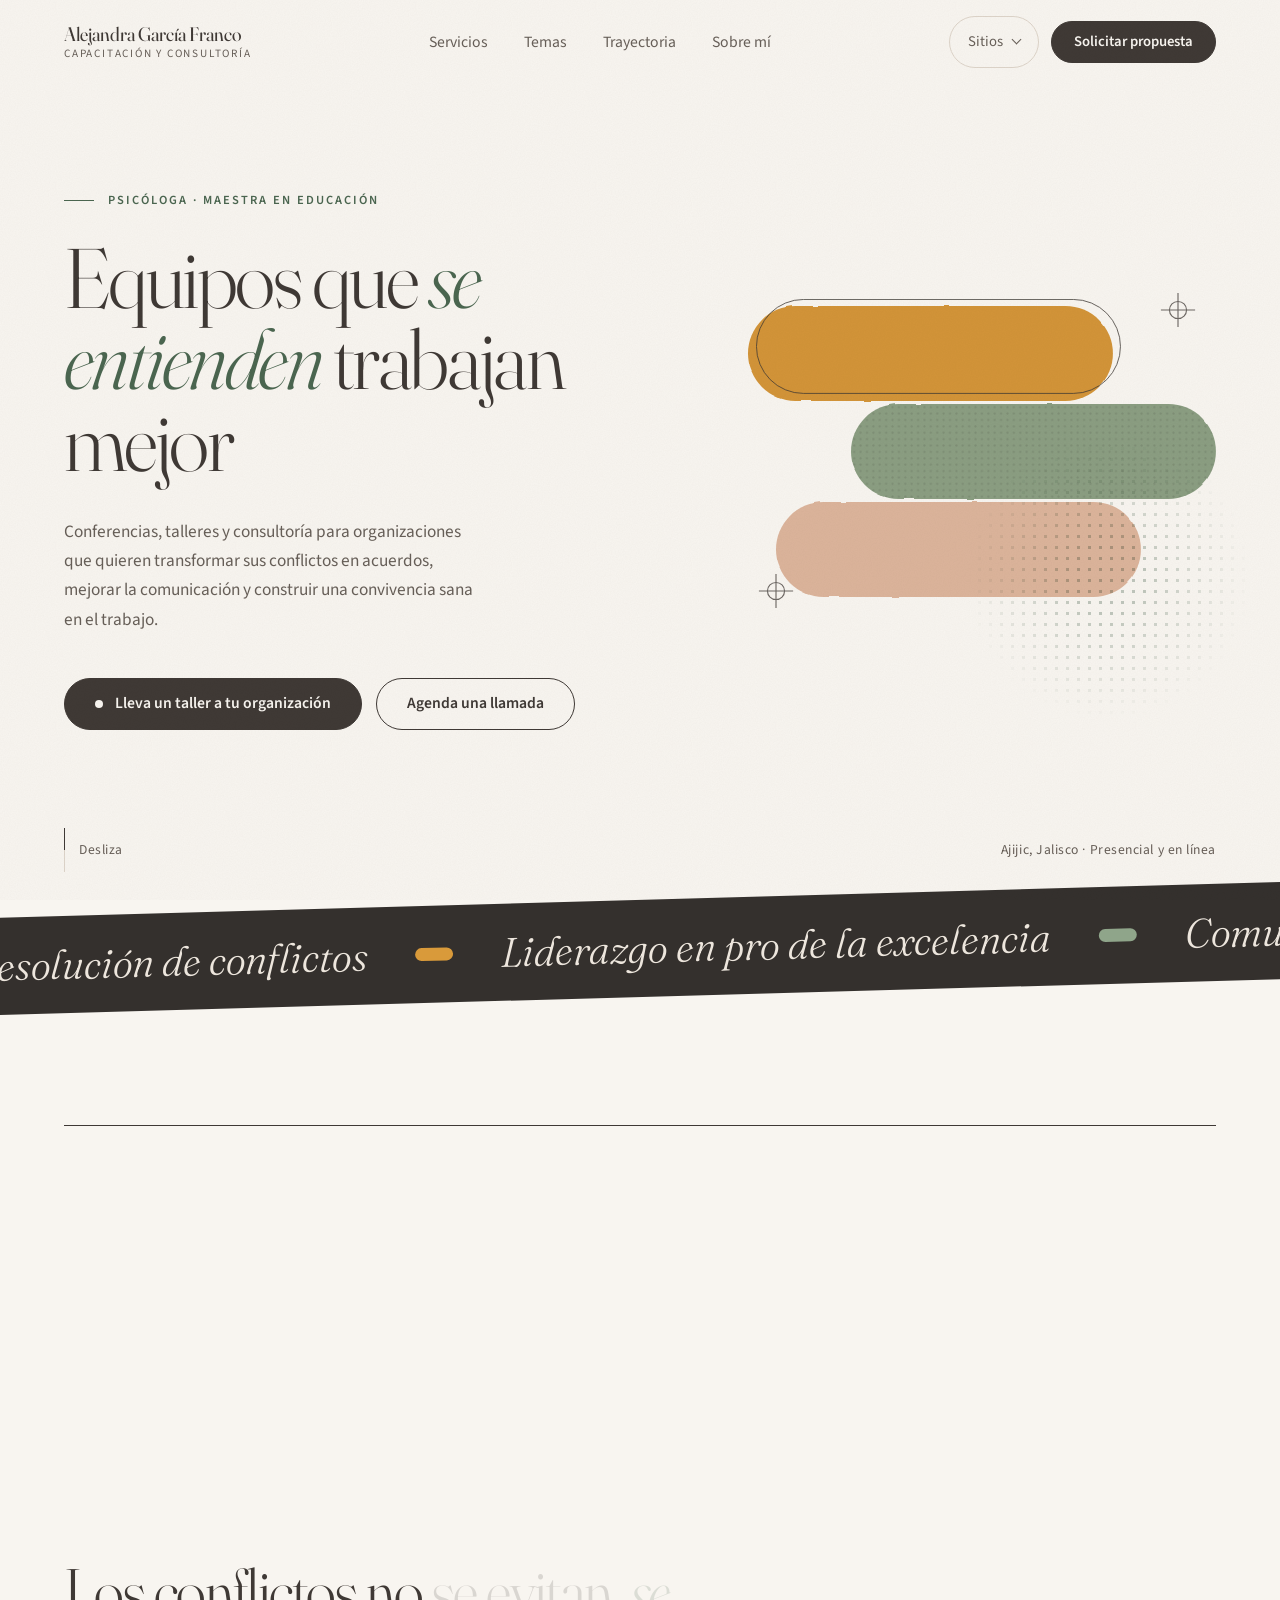
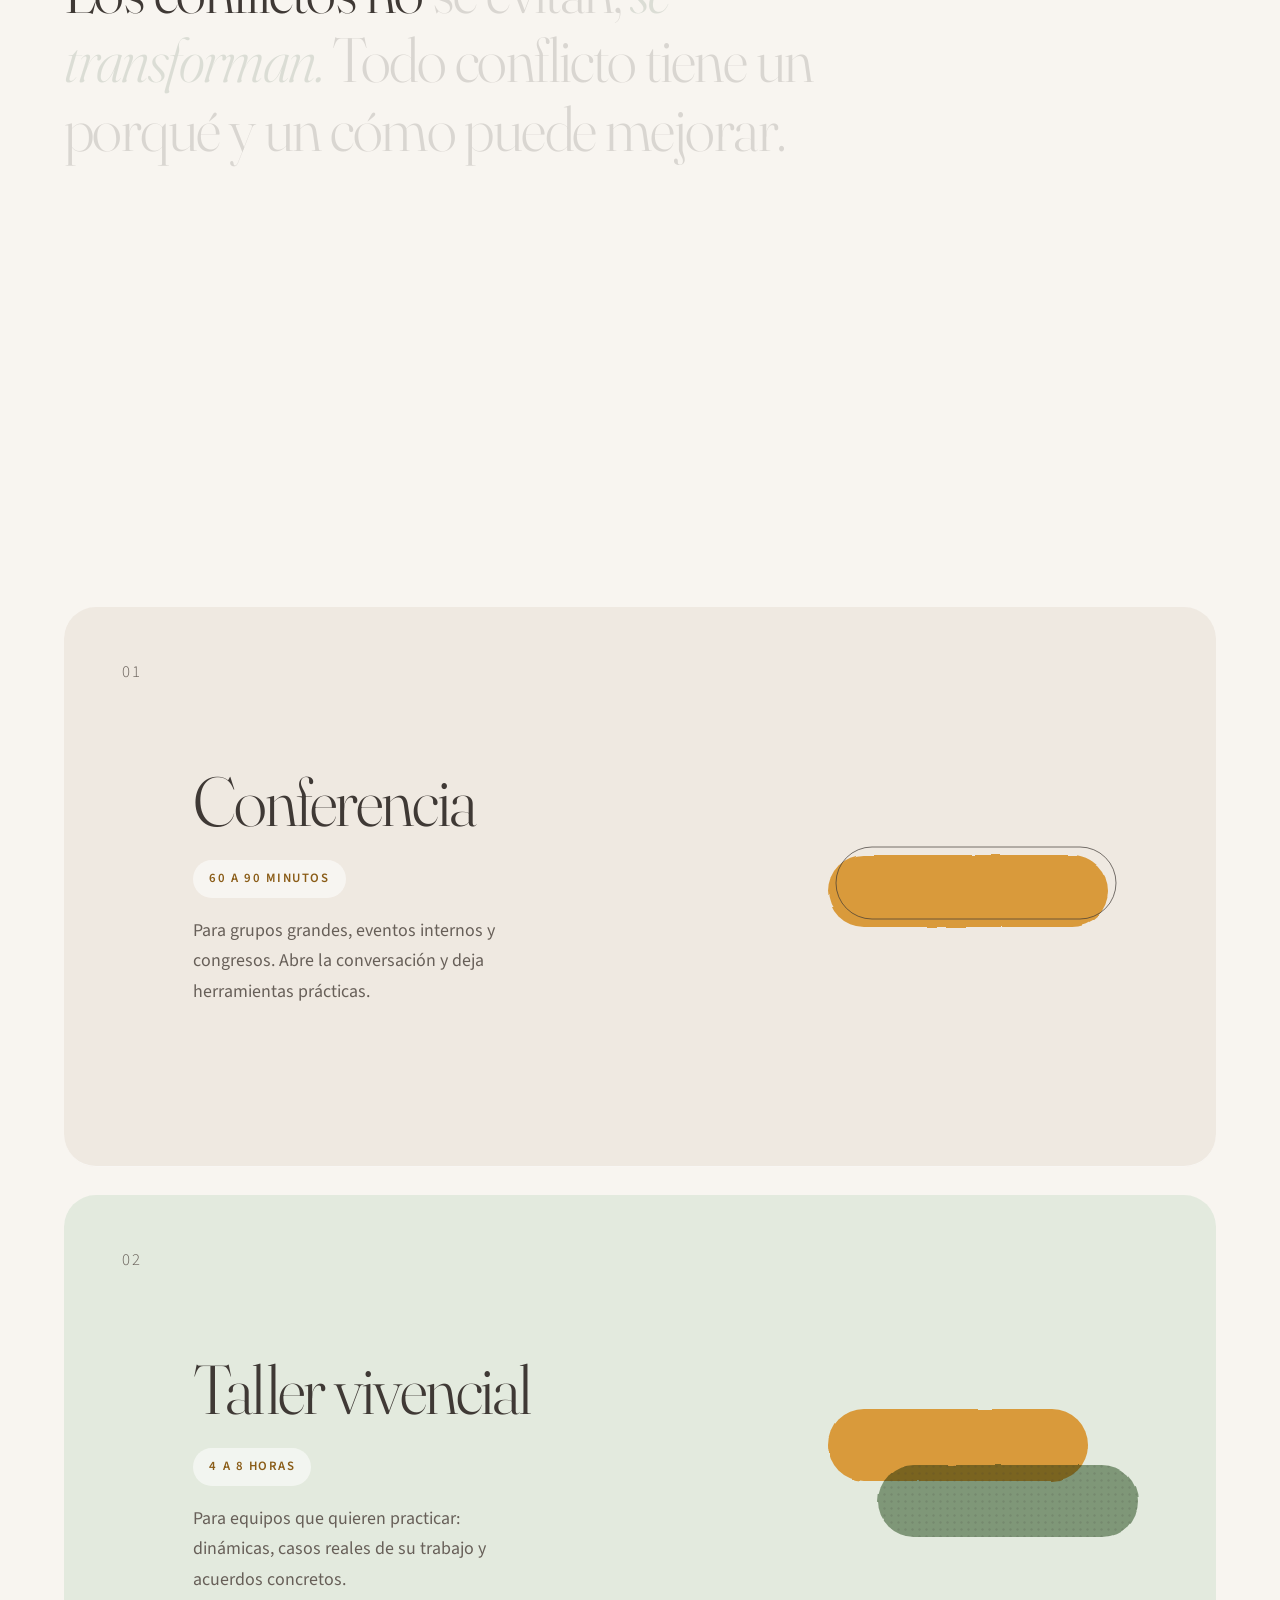
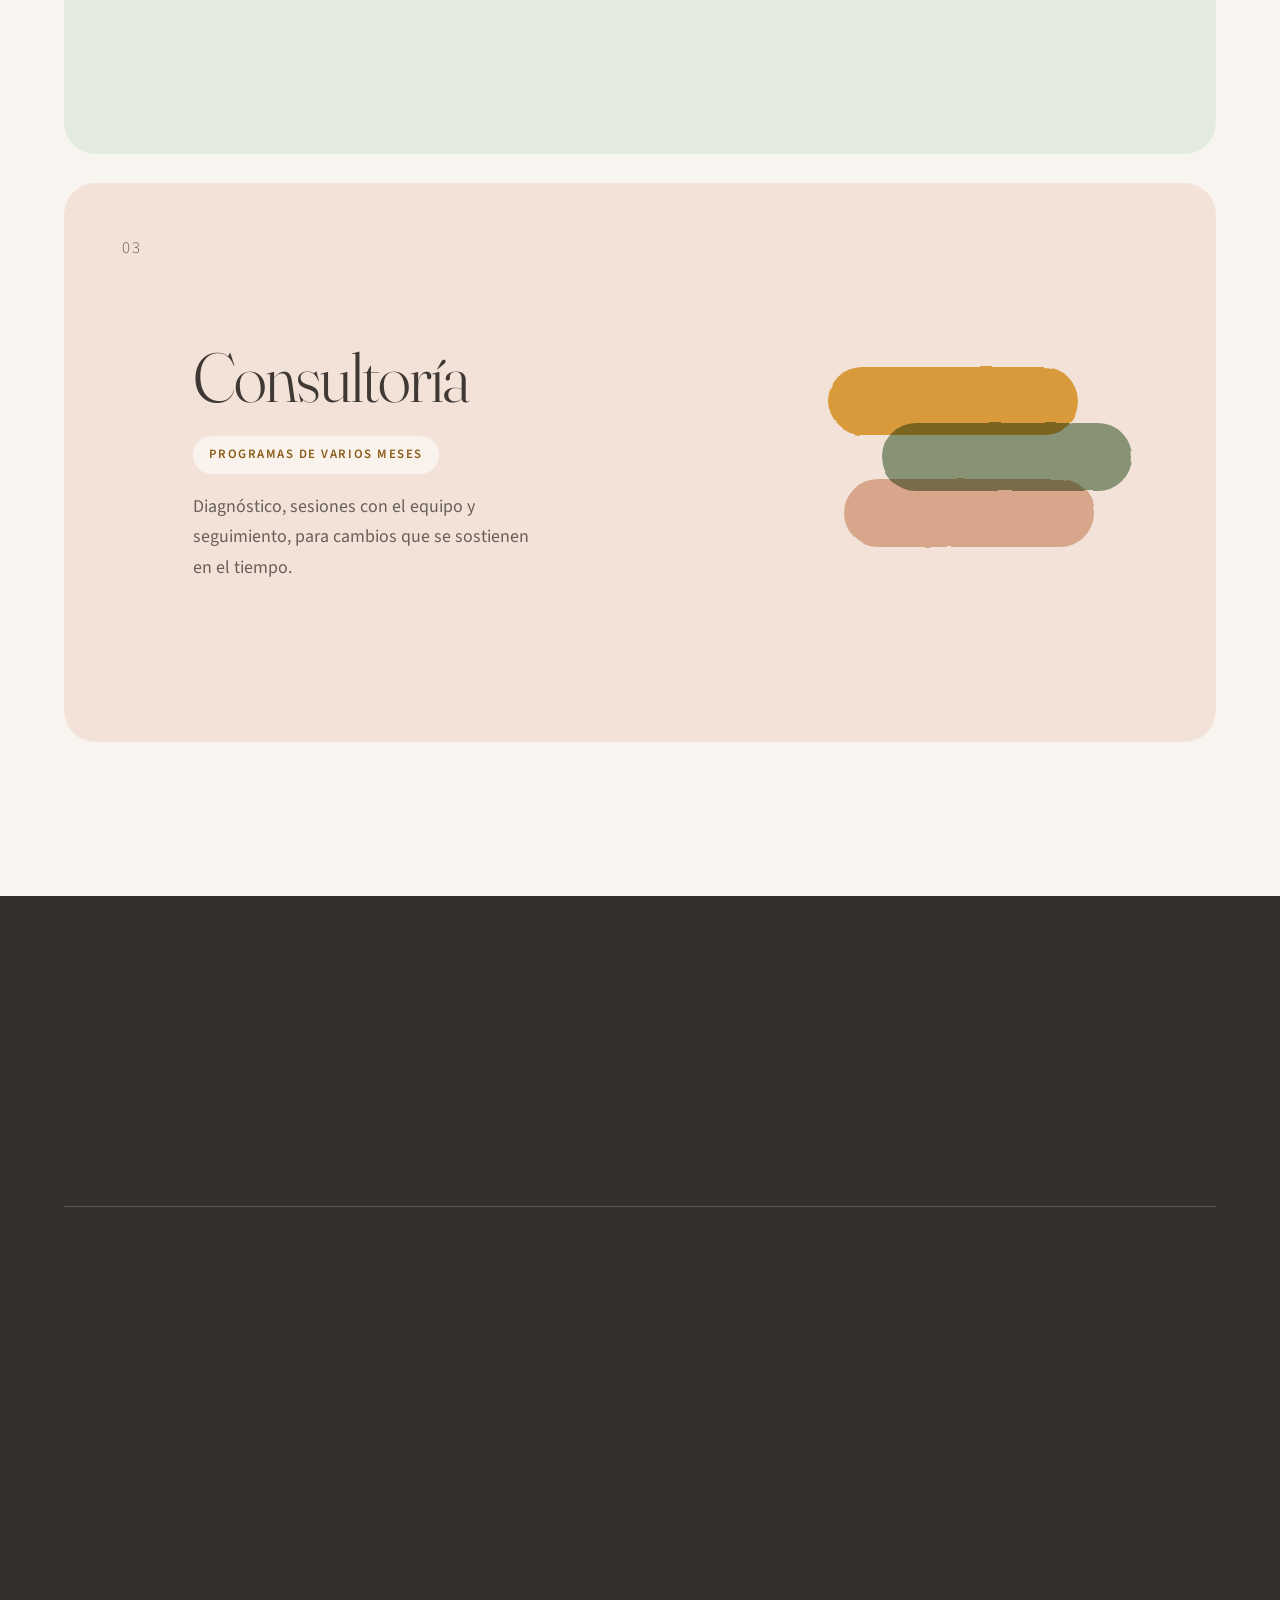
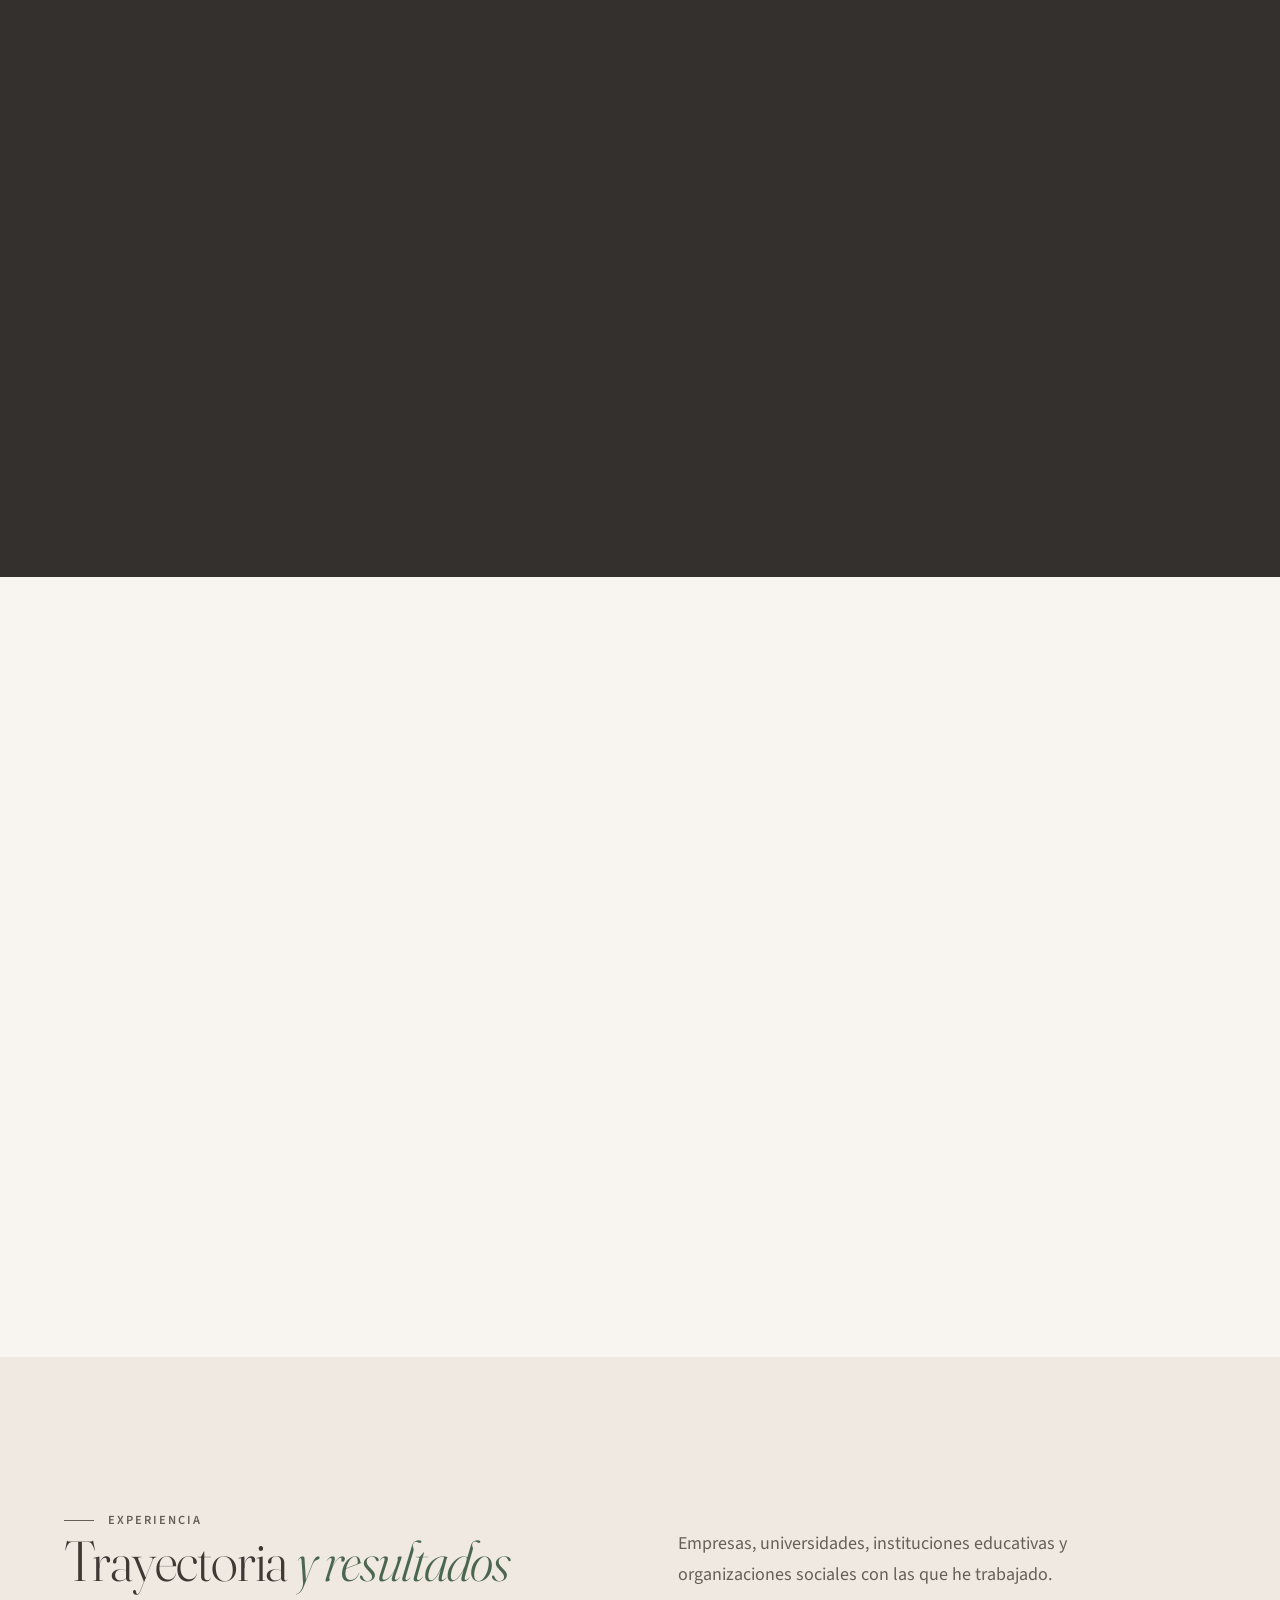
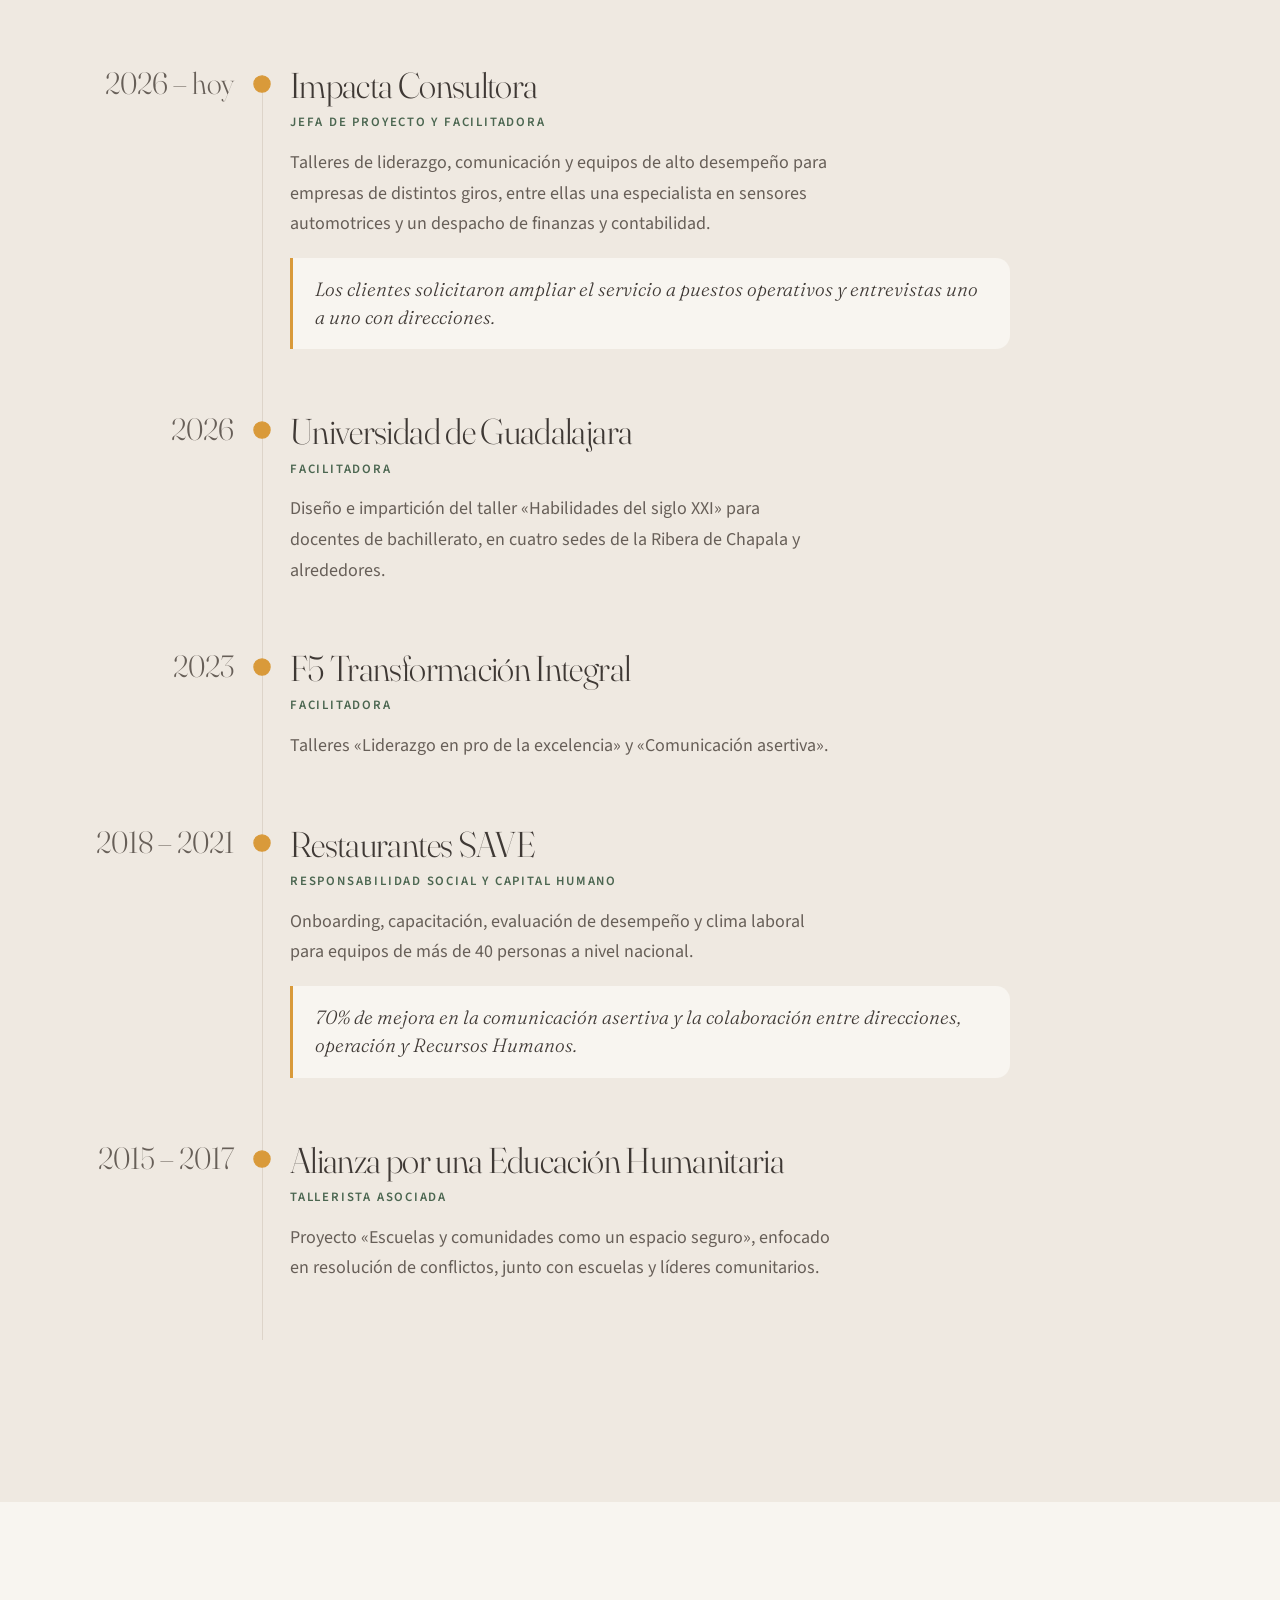
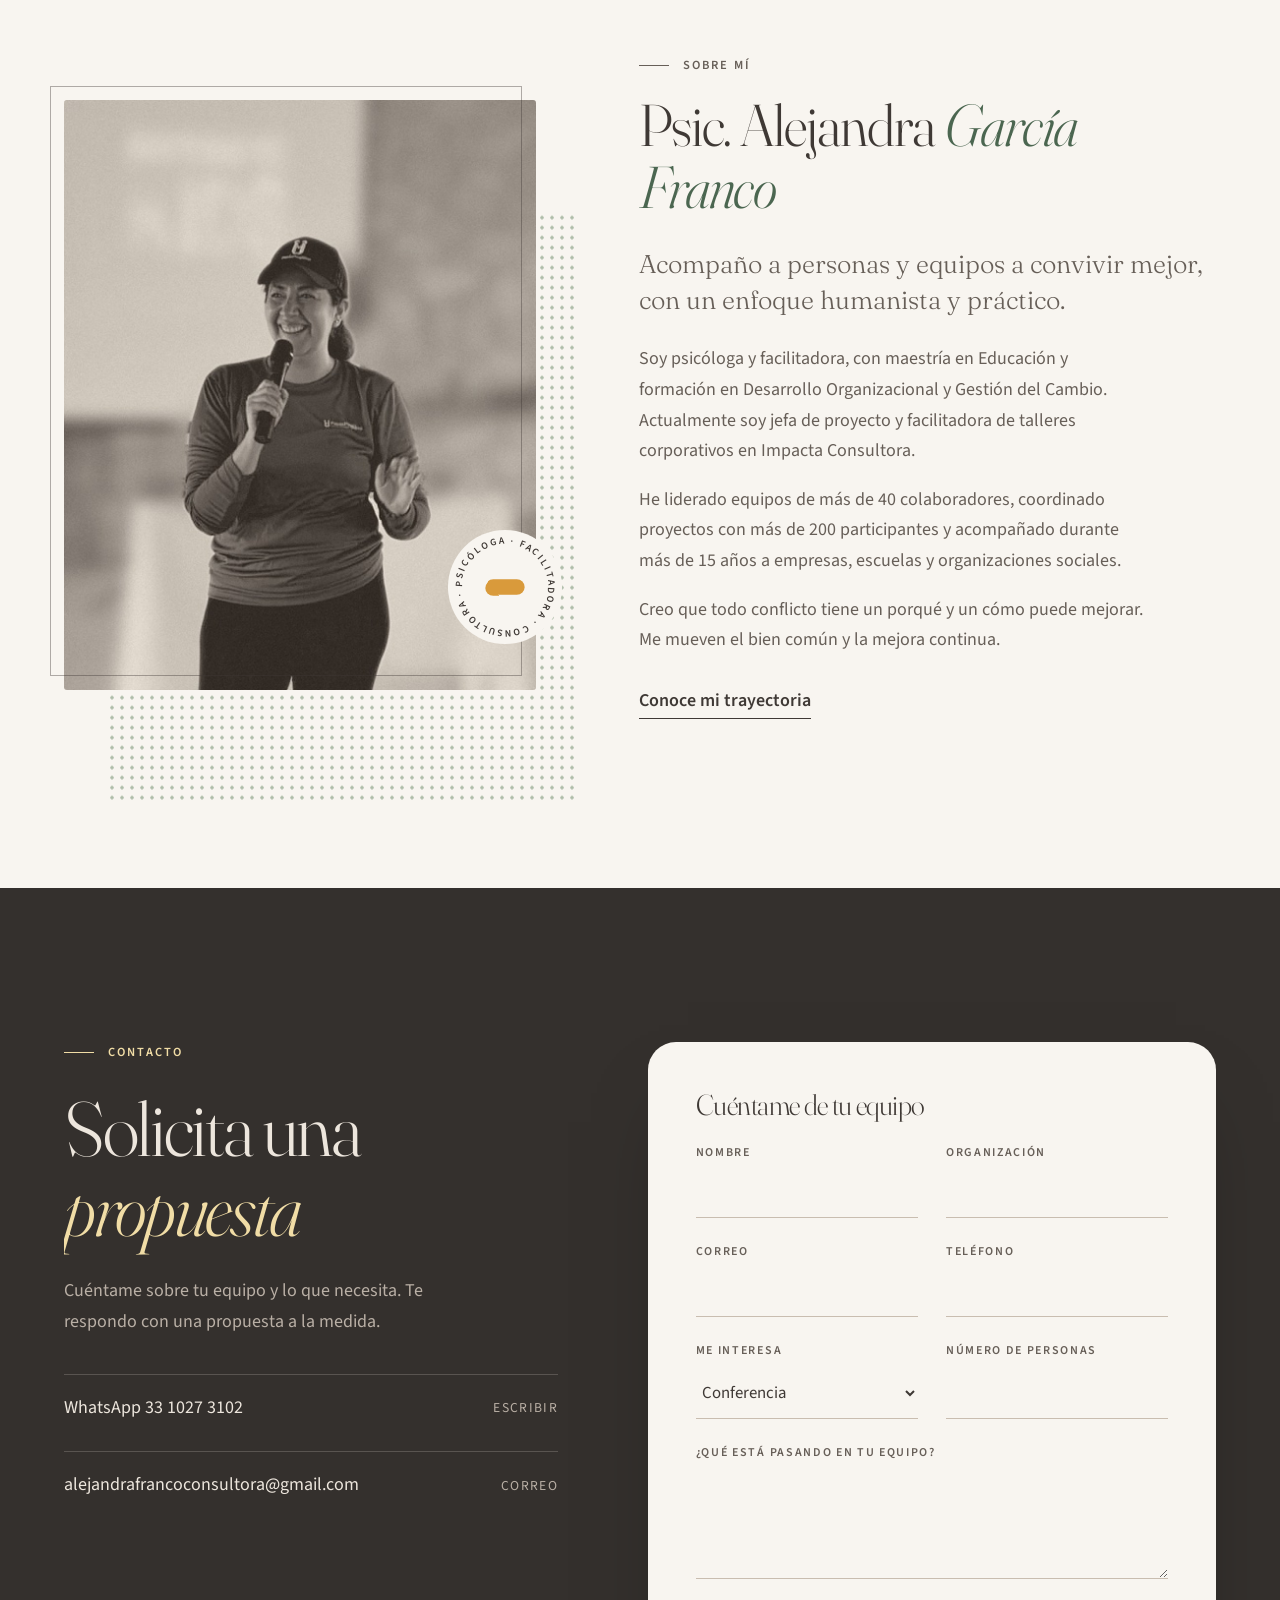
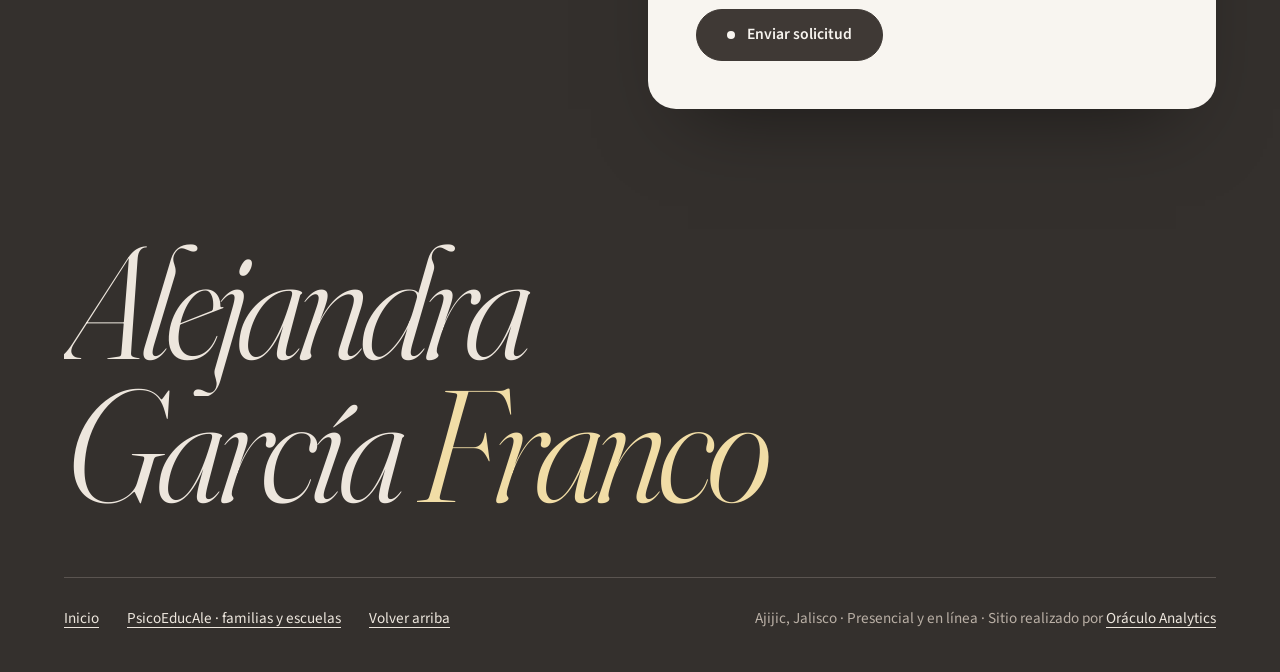
==== commit 229d1bd7: "Empresas: activar el formulario con la clave de Web3Forms Co-Authored-By: Claude Opus 5.5 <noreply@a" ====
--- a/empresas/index.html
+++ b/empresas/index.html
@@ -527,7 +527,7 @@
       <!-- Formulario con Web3Forms: las solicitudes llegan al correo de Alejandra.
            Pega la clave de acceso (Access Key) de web3forms.com en el campo access_key. -->
       <form class="revelar" style="--d:.2s" id="form-empresas" name="solicitud-empresas" method="POST" action="https://api.web3forms.com/submit">
-        <input type="hidden" name="access_key" value="PEGAR-CLAVE-WEB3FORMS">
+        <input type="hidden" name="access_key" value="d49f34c3-0fb2-4ad2-9a30-656d2721486c">
         <input type="hidden" name="subject" value="Nueva solicitud de capacitación · empresas.alejandraconsultora.com">
         <input type="hidden" name="from_name" value="Sitio Alejandra García Franco">
         <input type="hidden" name="redirect" value="https://empresas.alejandraconsultora.com/gracias.html">
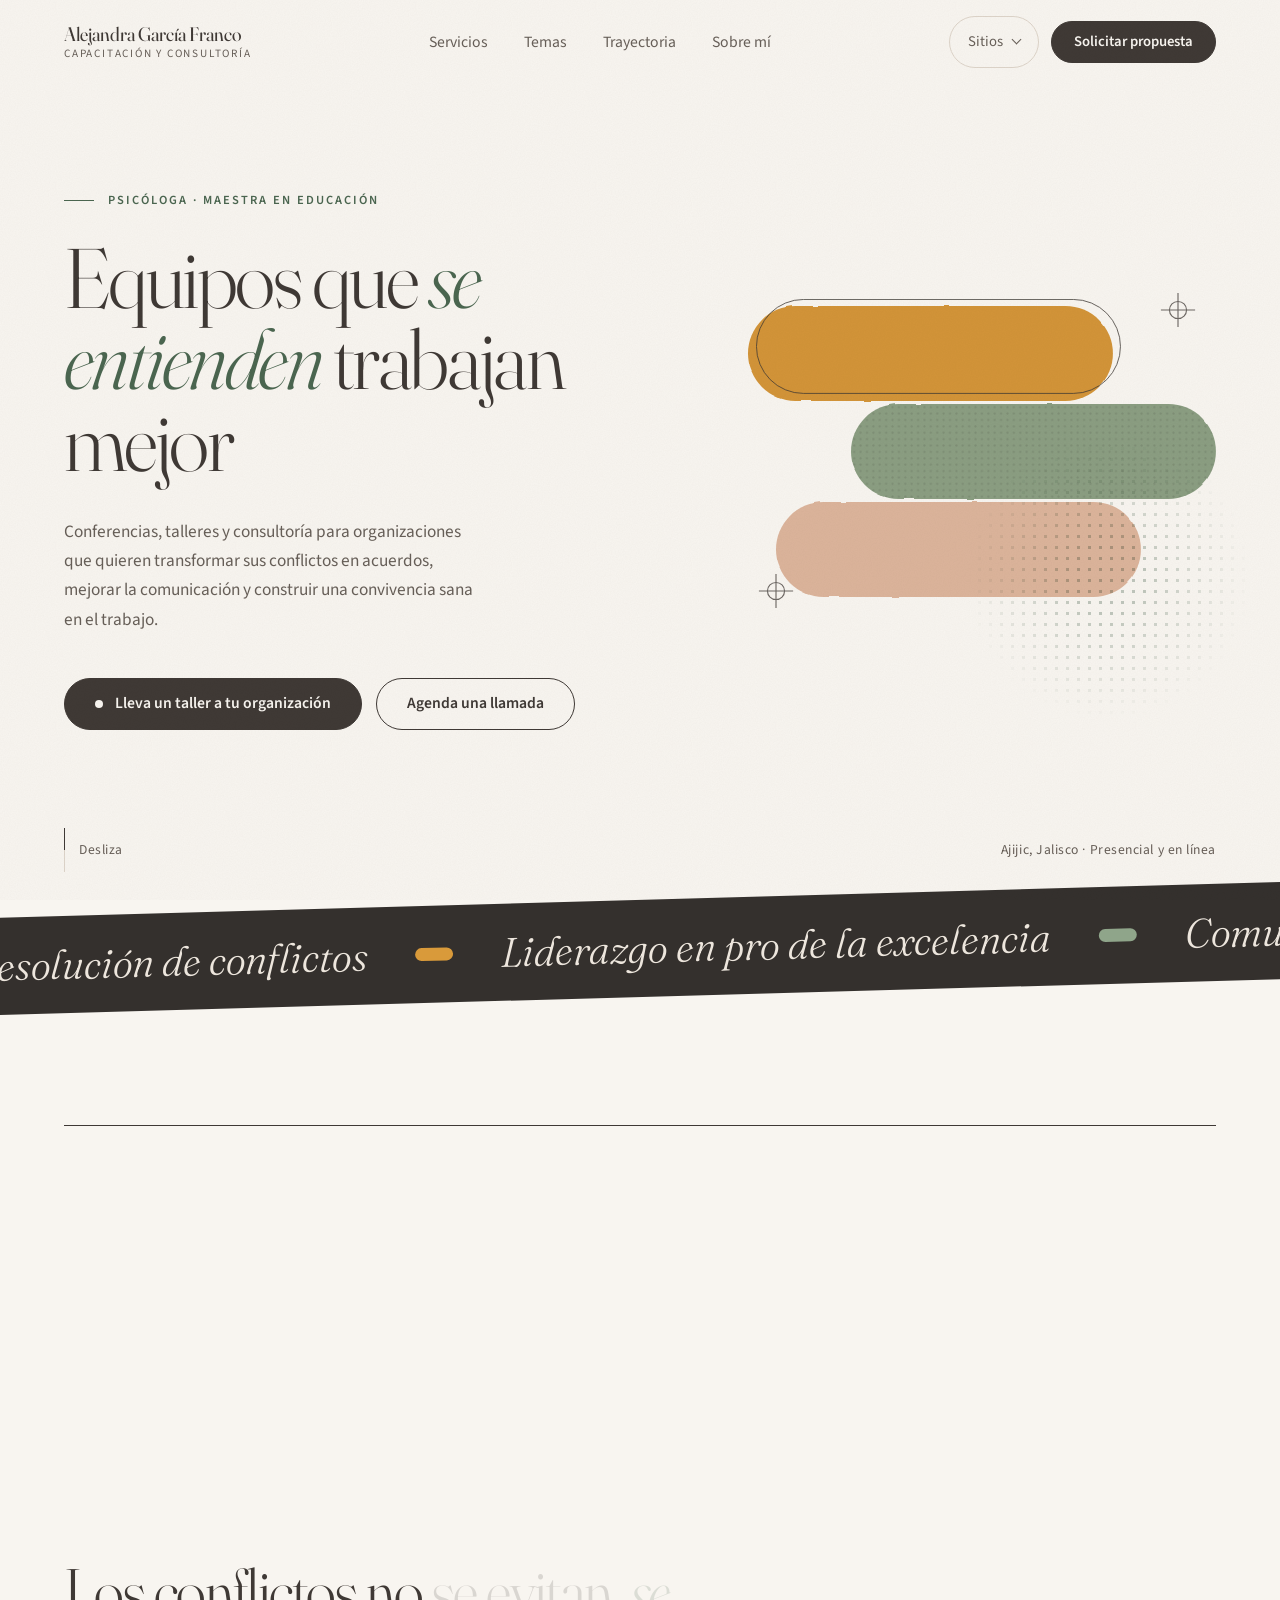
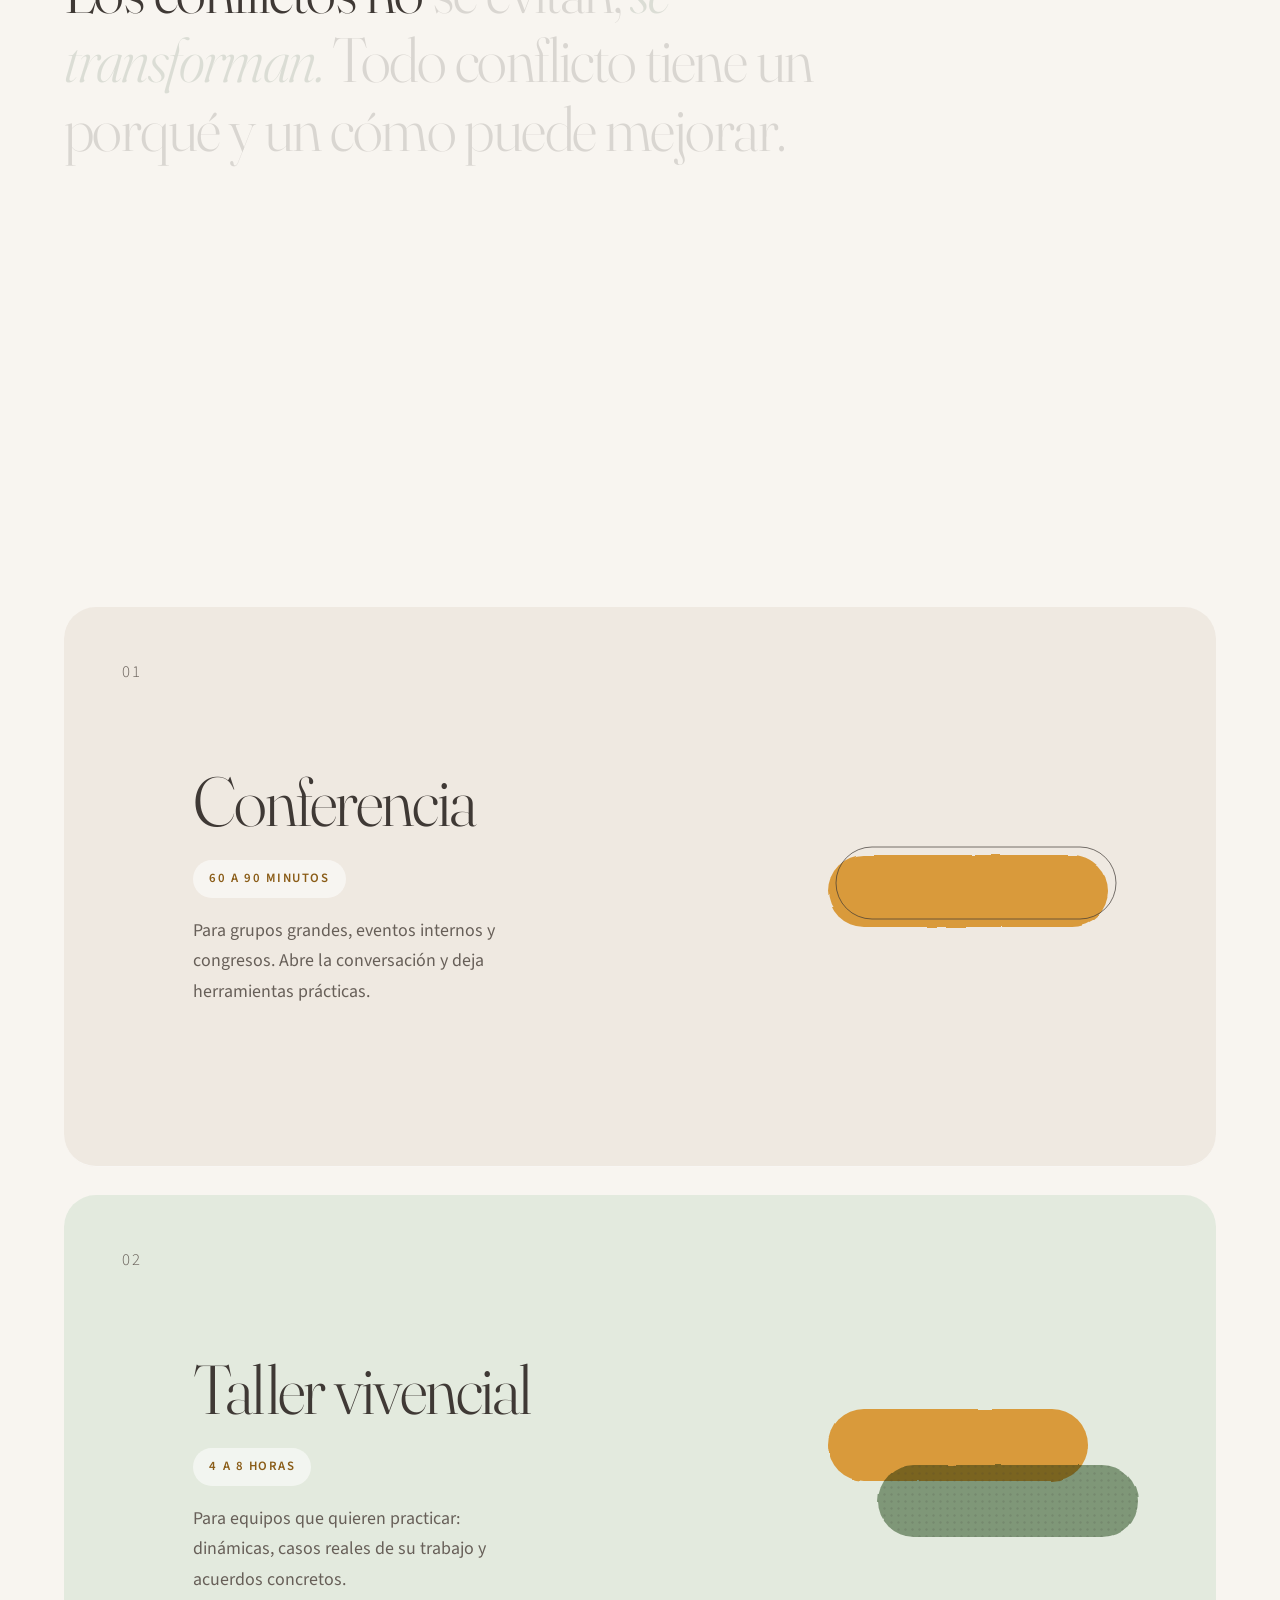
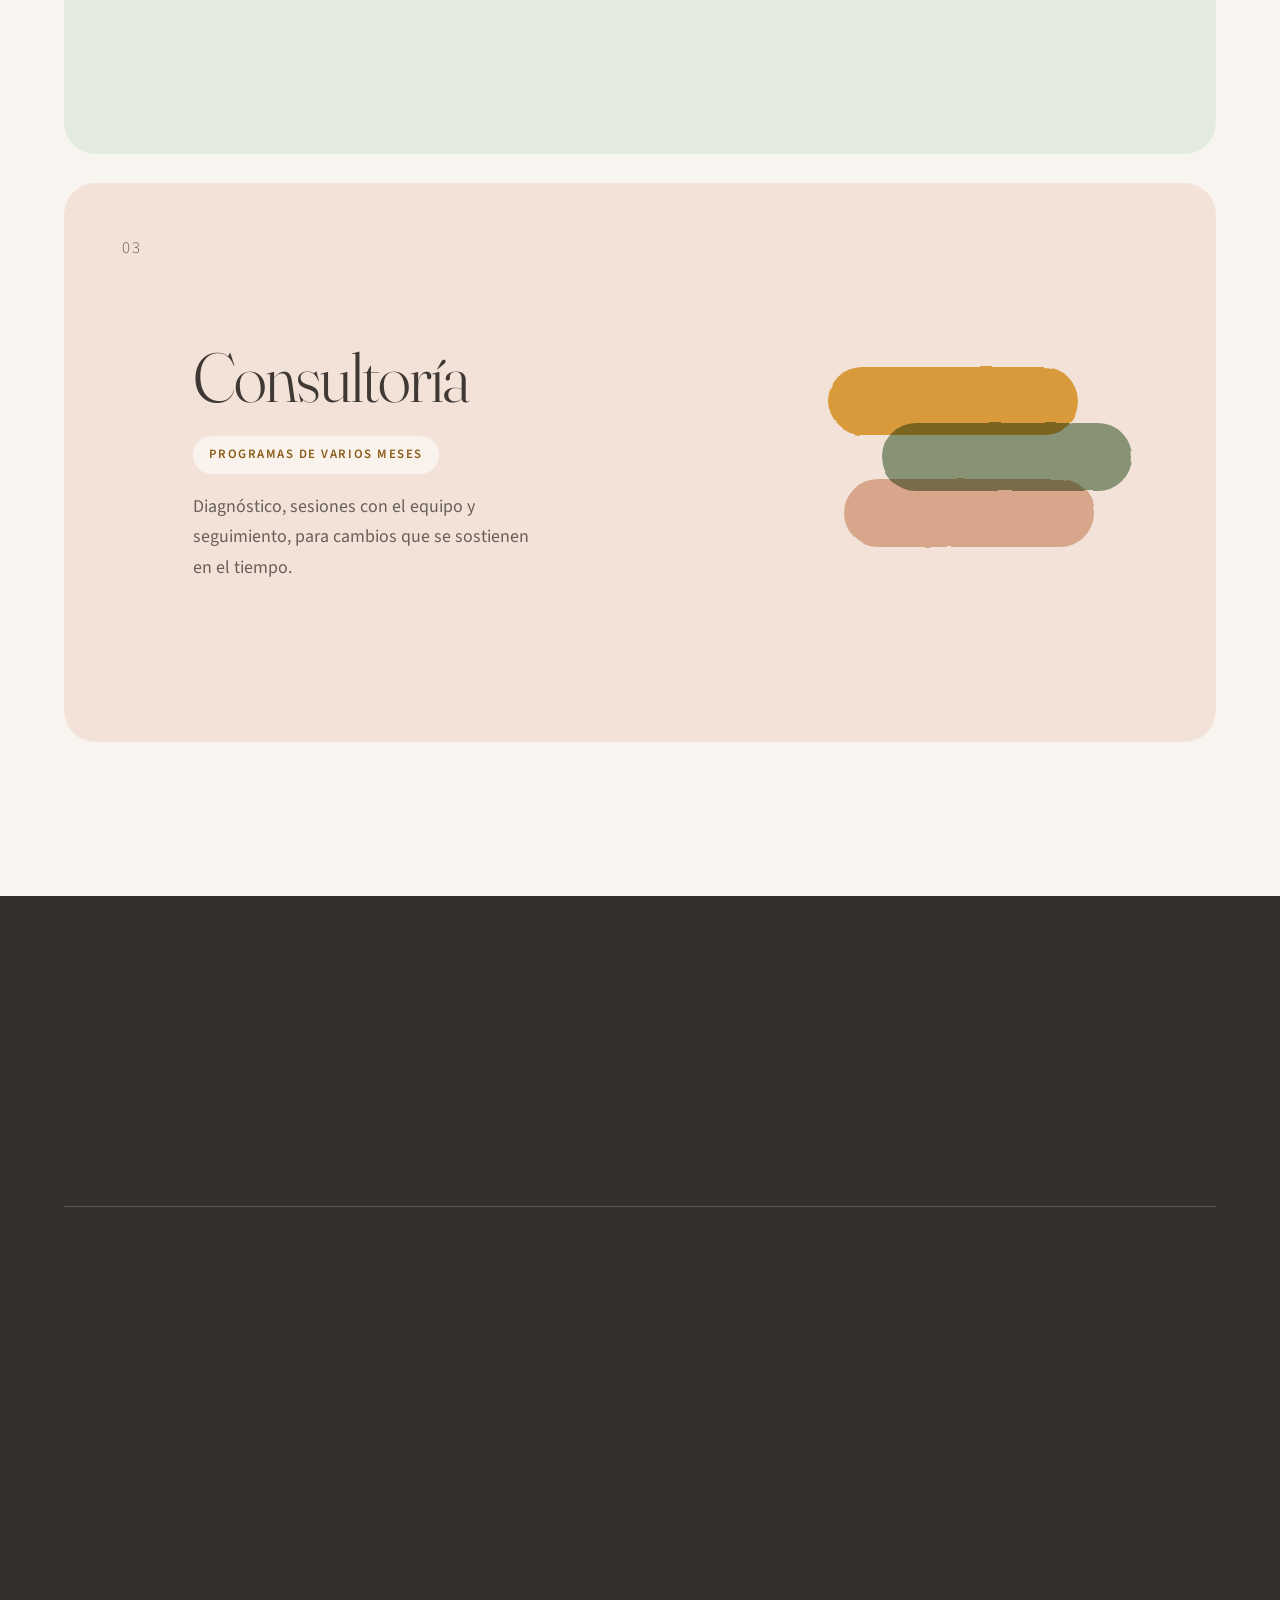
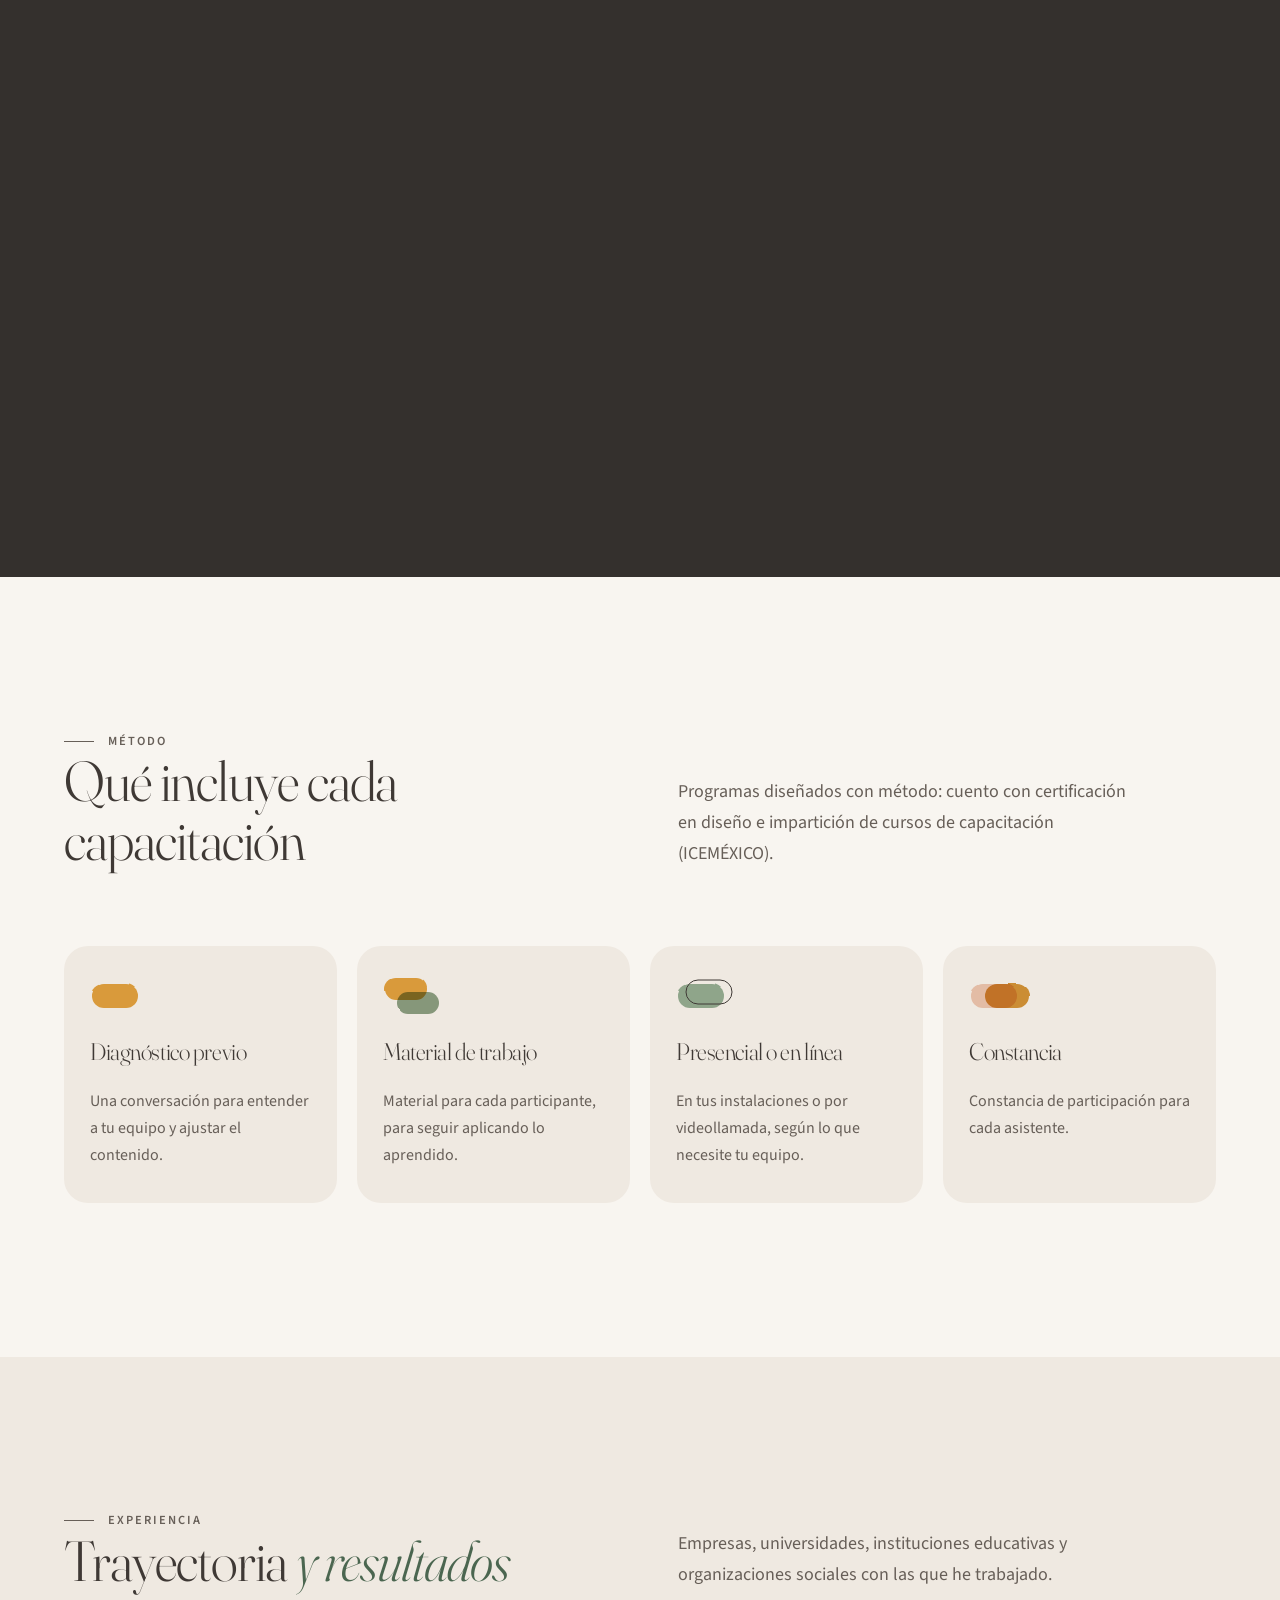
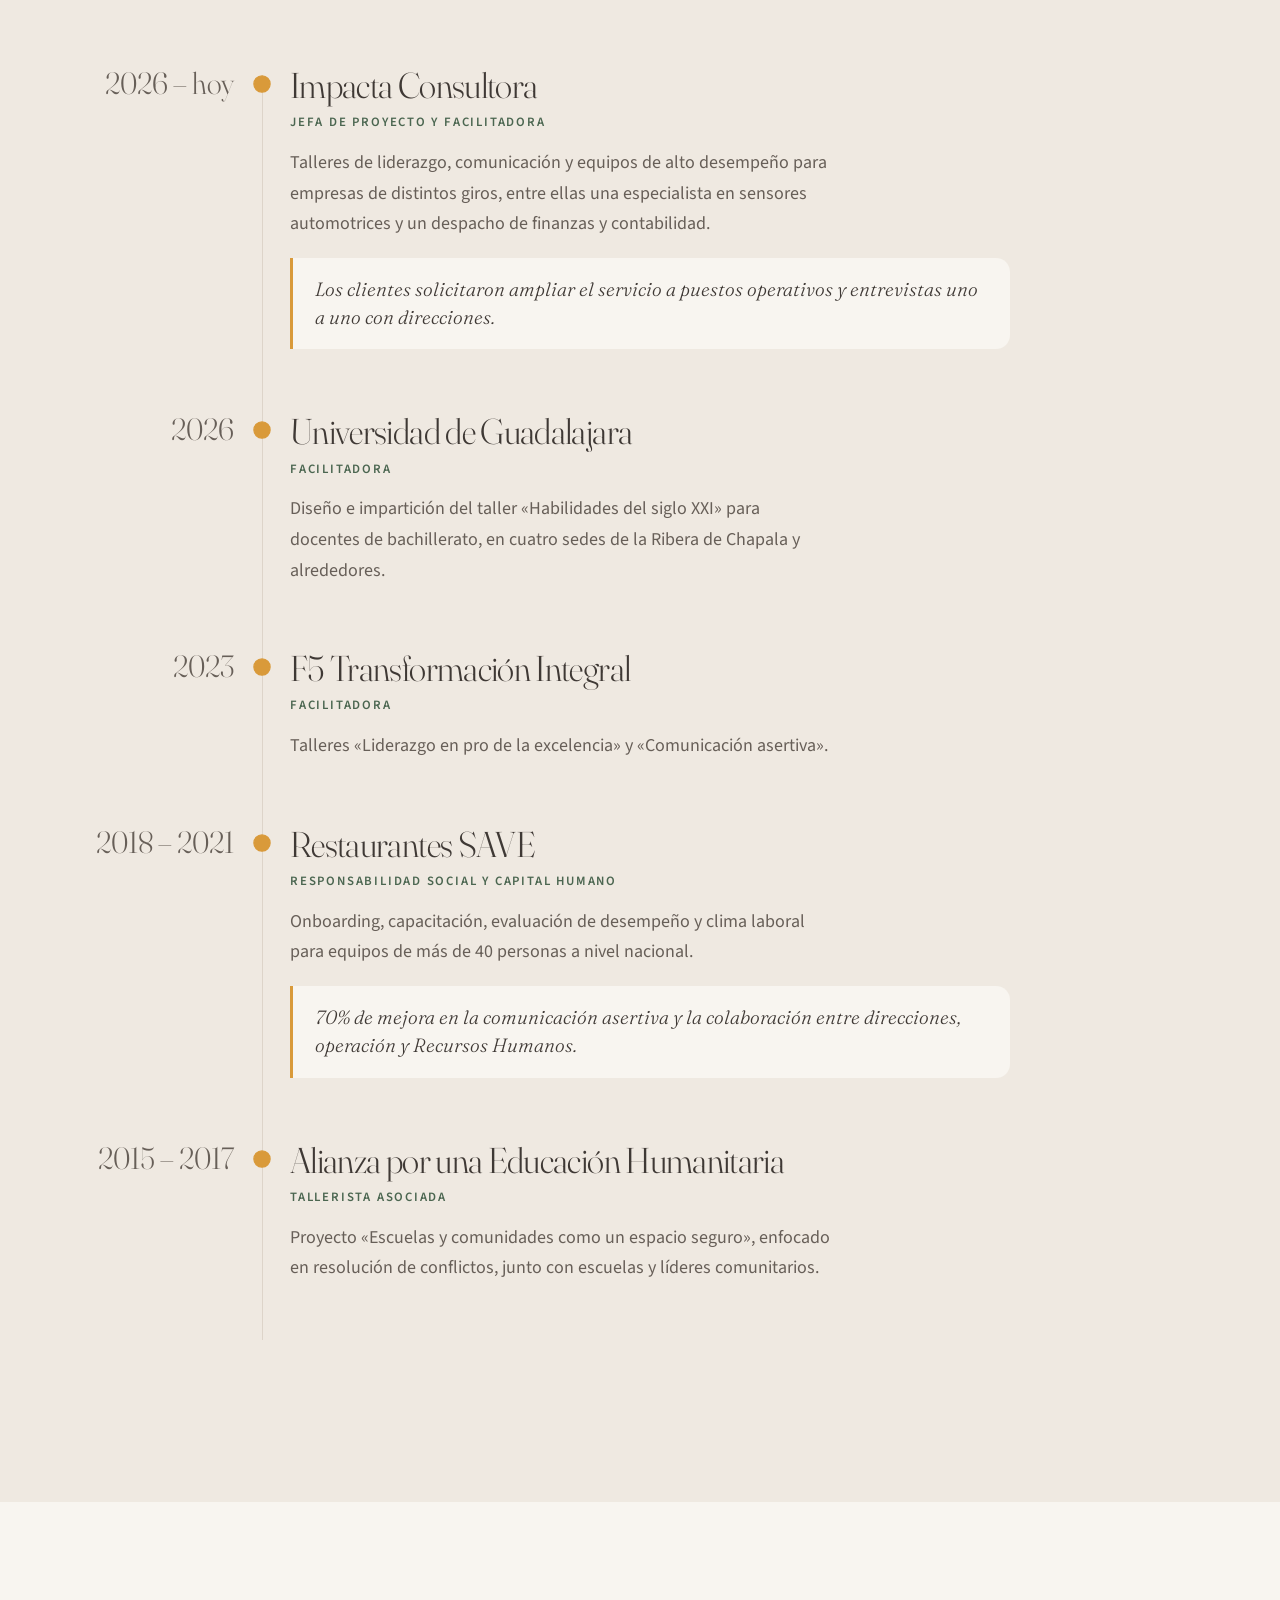
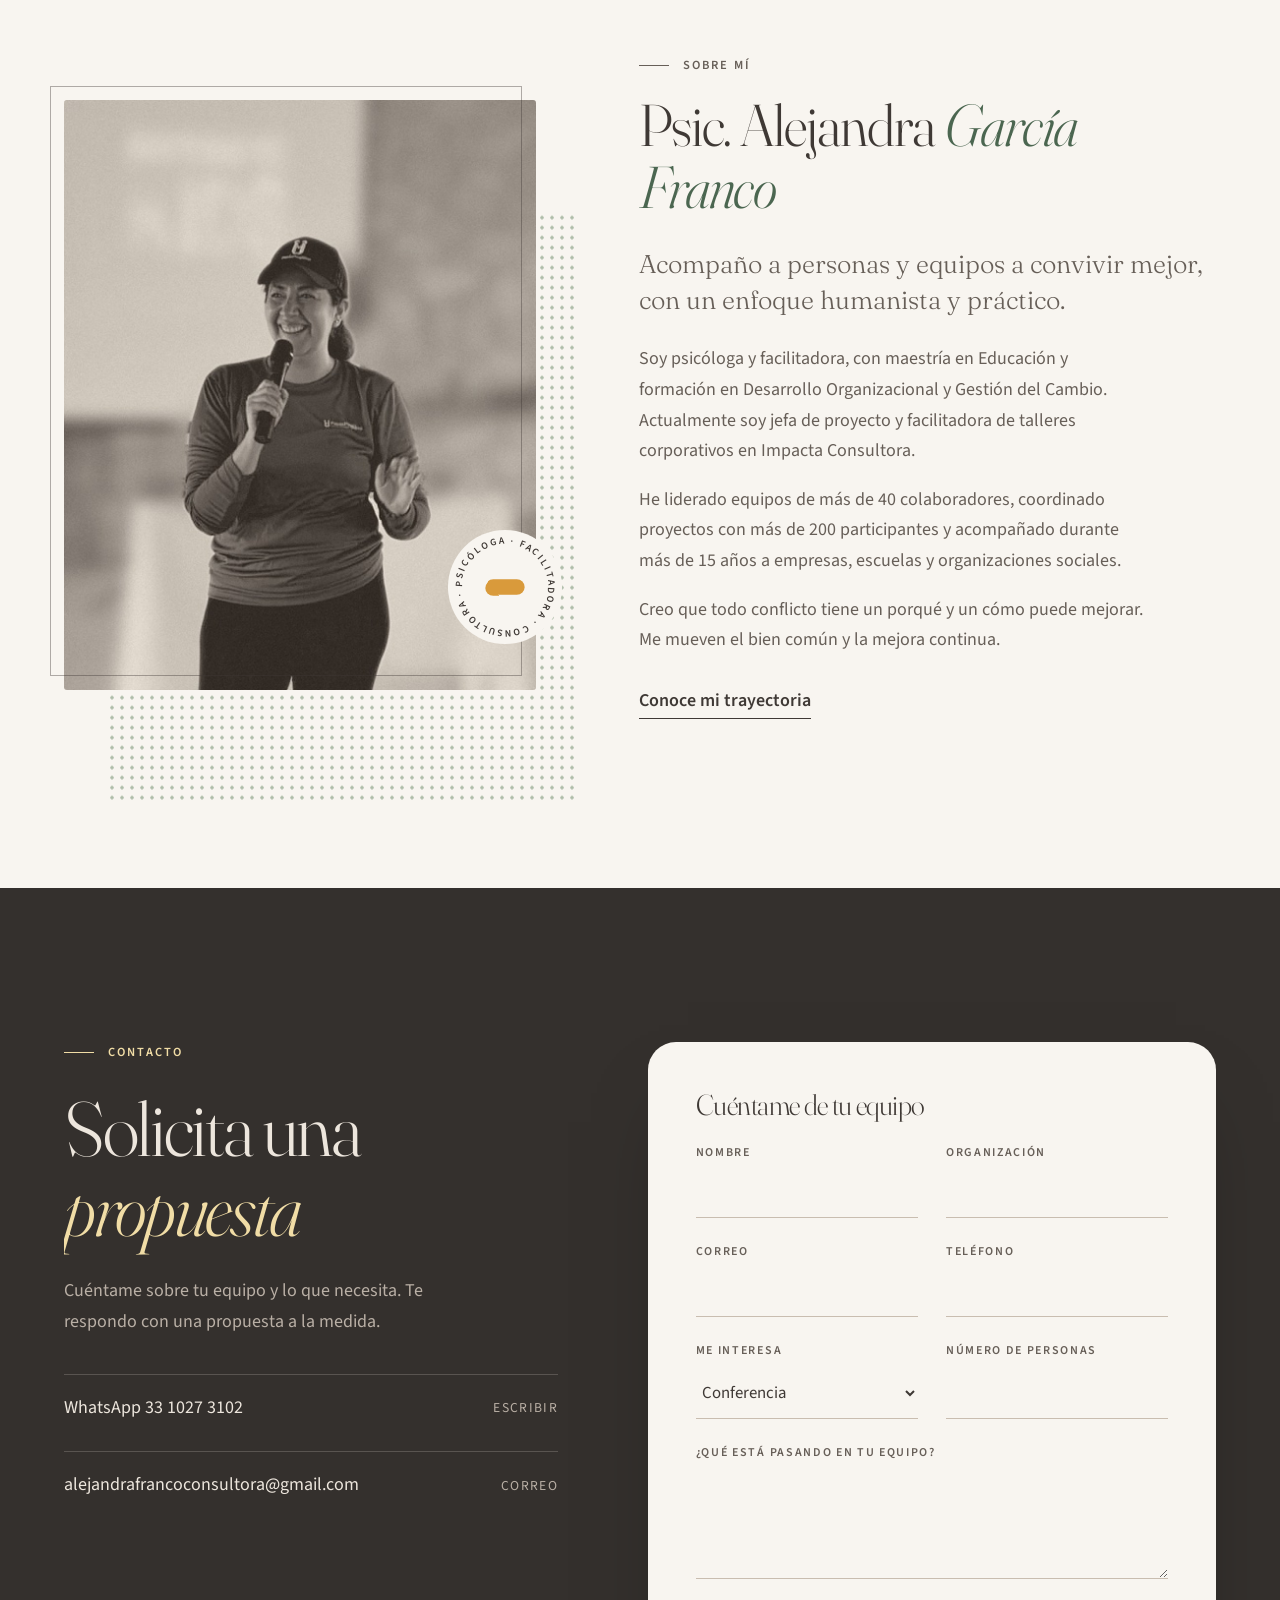
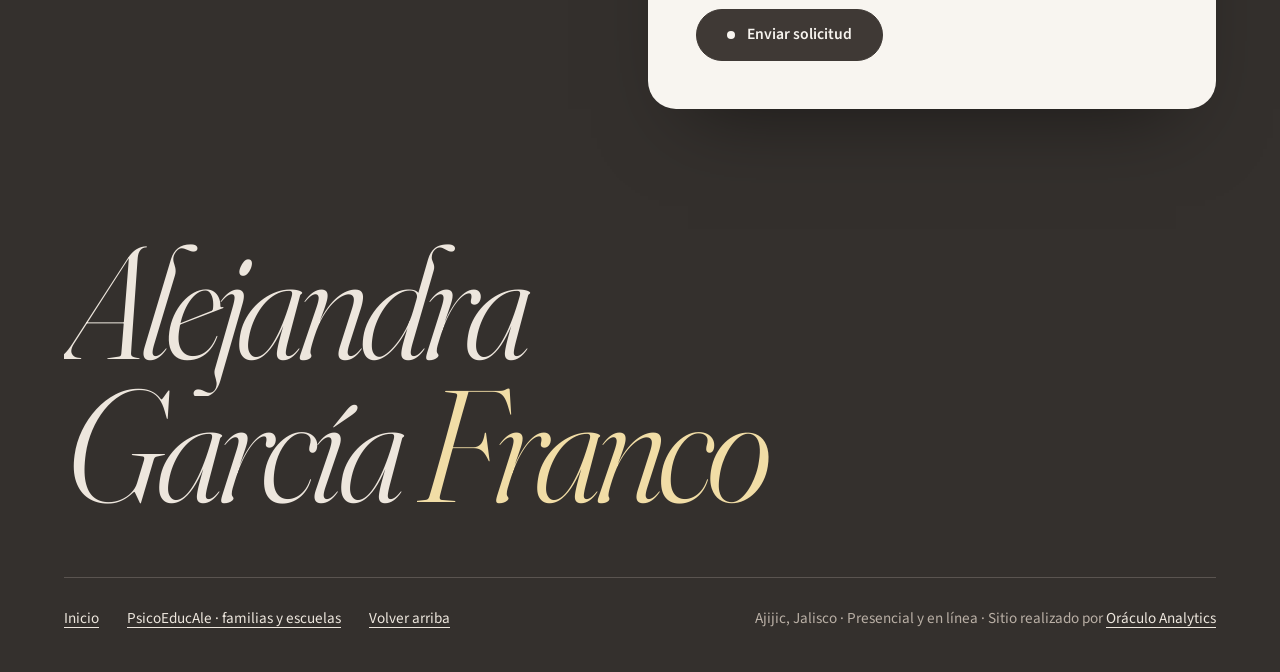
==== commit 320a86b2: "Barra fija, cápsula fuera de la cara, decoración de Dos caminos sin encimarse, sin cursor de tinta e" ====
--- a/empresas/index.html
+++ b/empresas/index.html
@@ -443,13 +443,12 @@
   </section>
 
   <section id="temas" class="temas">
-    <div class="tinta-cursor" aria-hidden="true"></div>
     <div class="contenedor">
       <div class="cabeza">
         <div><p class="etiqueta revelar">Temas</p><h2 data-split>Conferencias <em>y talleres</em></h2></div>
         <p class="revelar">Cada tema se adapta al giro, tamaño y necesidades de tu organización.</p>
       </div>
-      <ul class="lista" data-tinta-zona data-escalonado>
+      <ul class="lista" data-escalonado>
         <li data-tinta="#D99A3A"><h3>Conflictos que construyen</h3><span class="para">Equipos de trabajo</span><span class="como"><span>Conferencia</span><span>Taller</span></span></li>
         <li data-tinta="#8FA58A"><h3>Liderazgo en pro de la excelencia</h3><span class="para">Líderes, mandos medios y dirección</span><span class="como"><span>Conferencia</span><span>Taller</span></span></li>
         <li data-tinta="#E3BCA5"><h3>Equipos de alto desempeño</h3><span class="para">Áreas y equipos de trabajo</span><span class="como"><span>Taller</span><span>Consultoría</span></span></li>
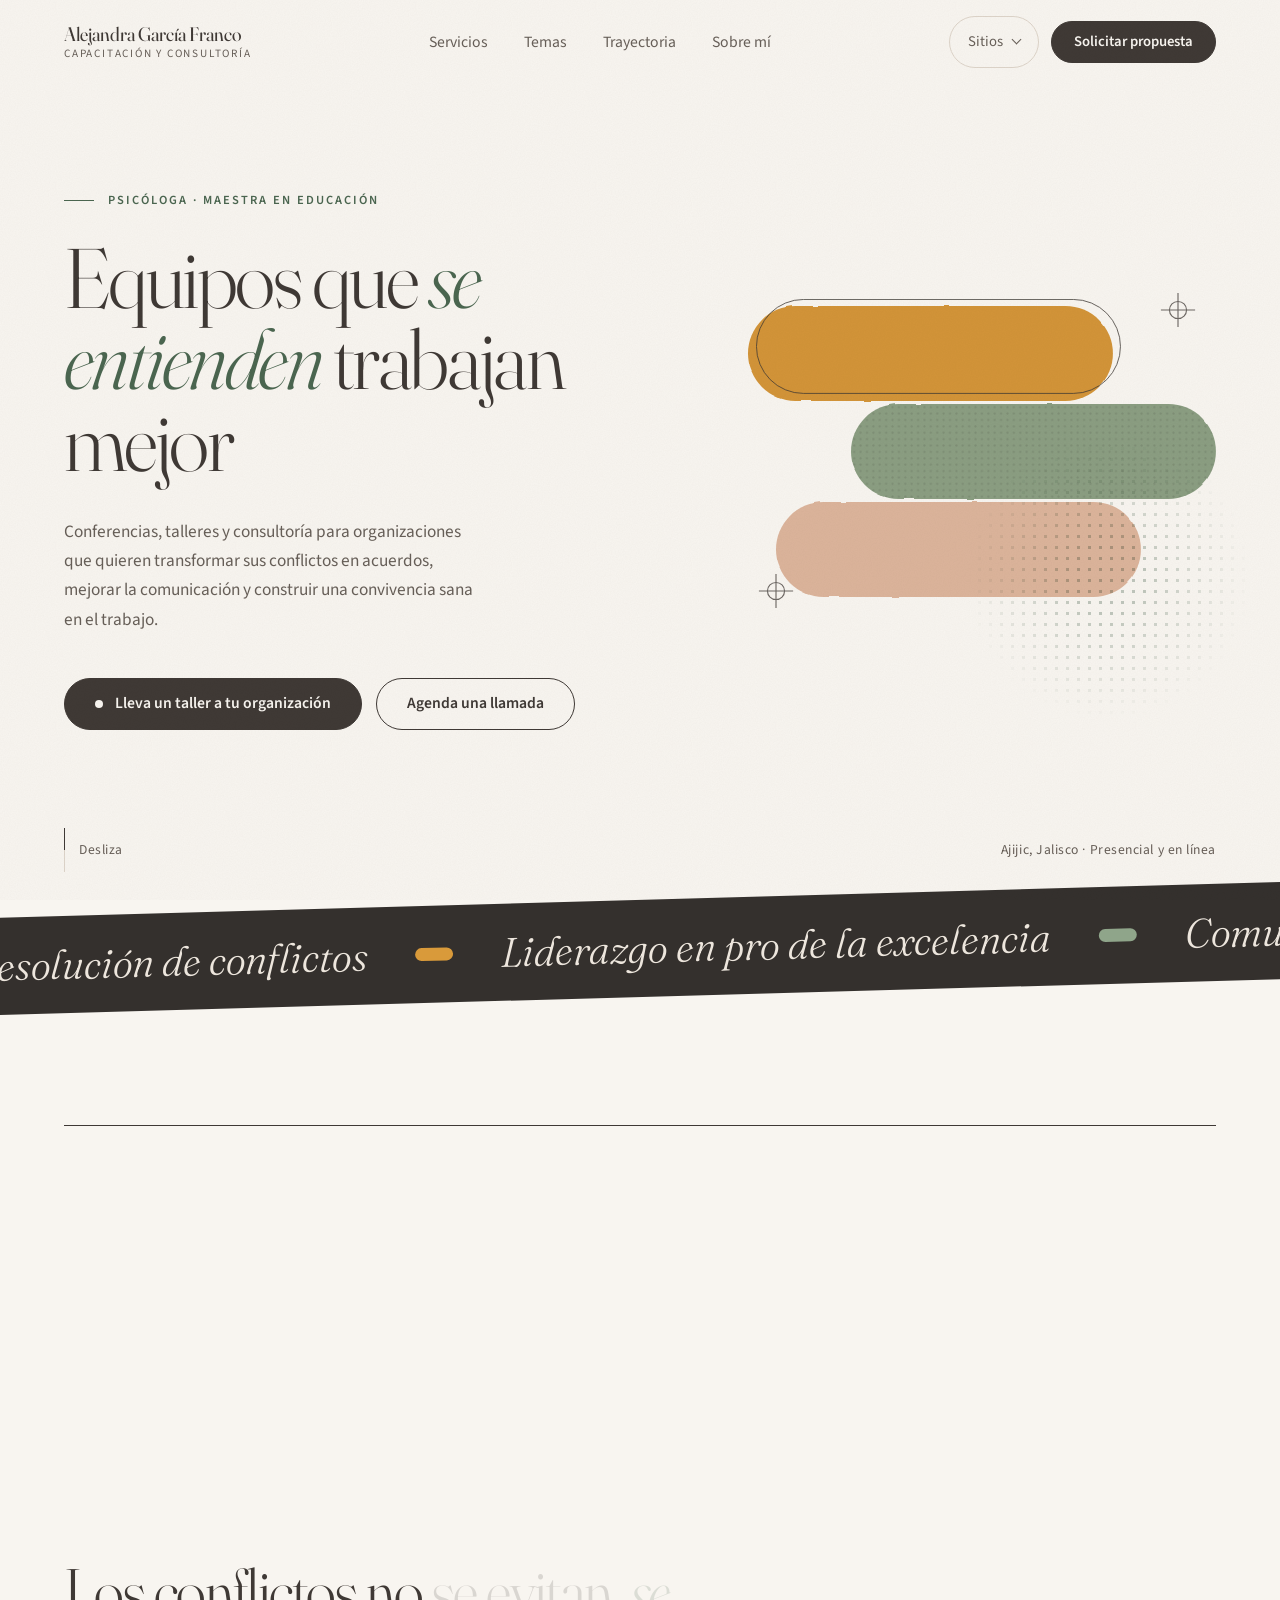
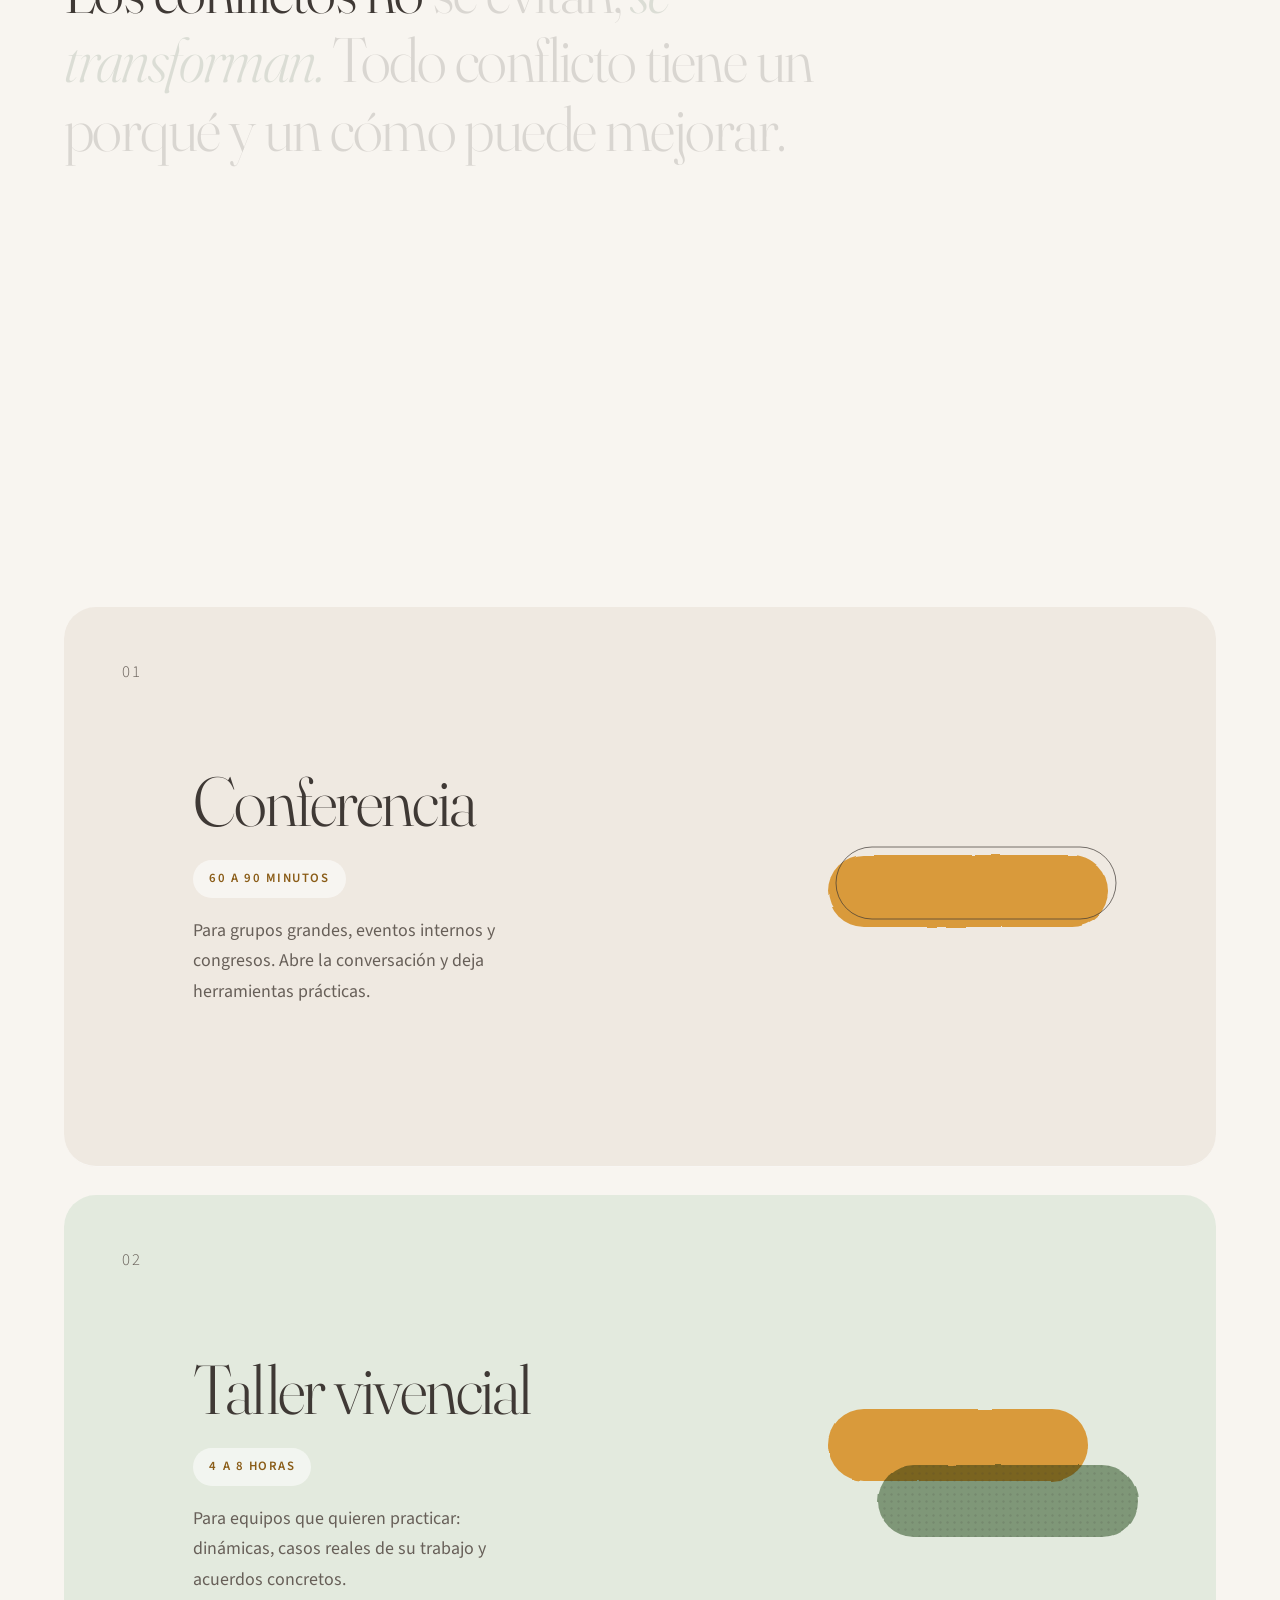
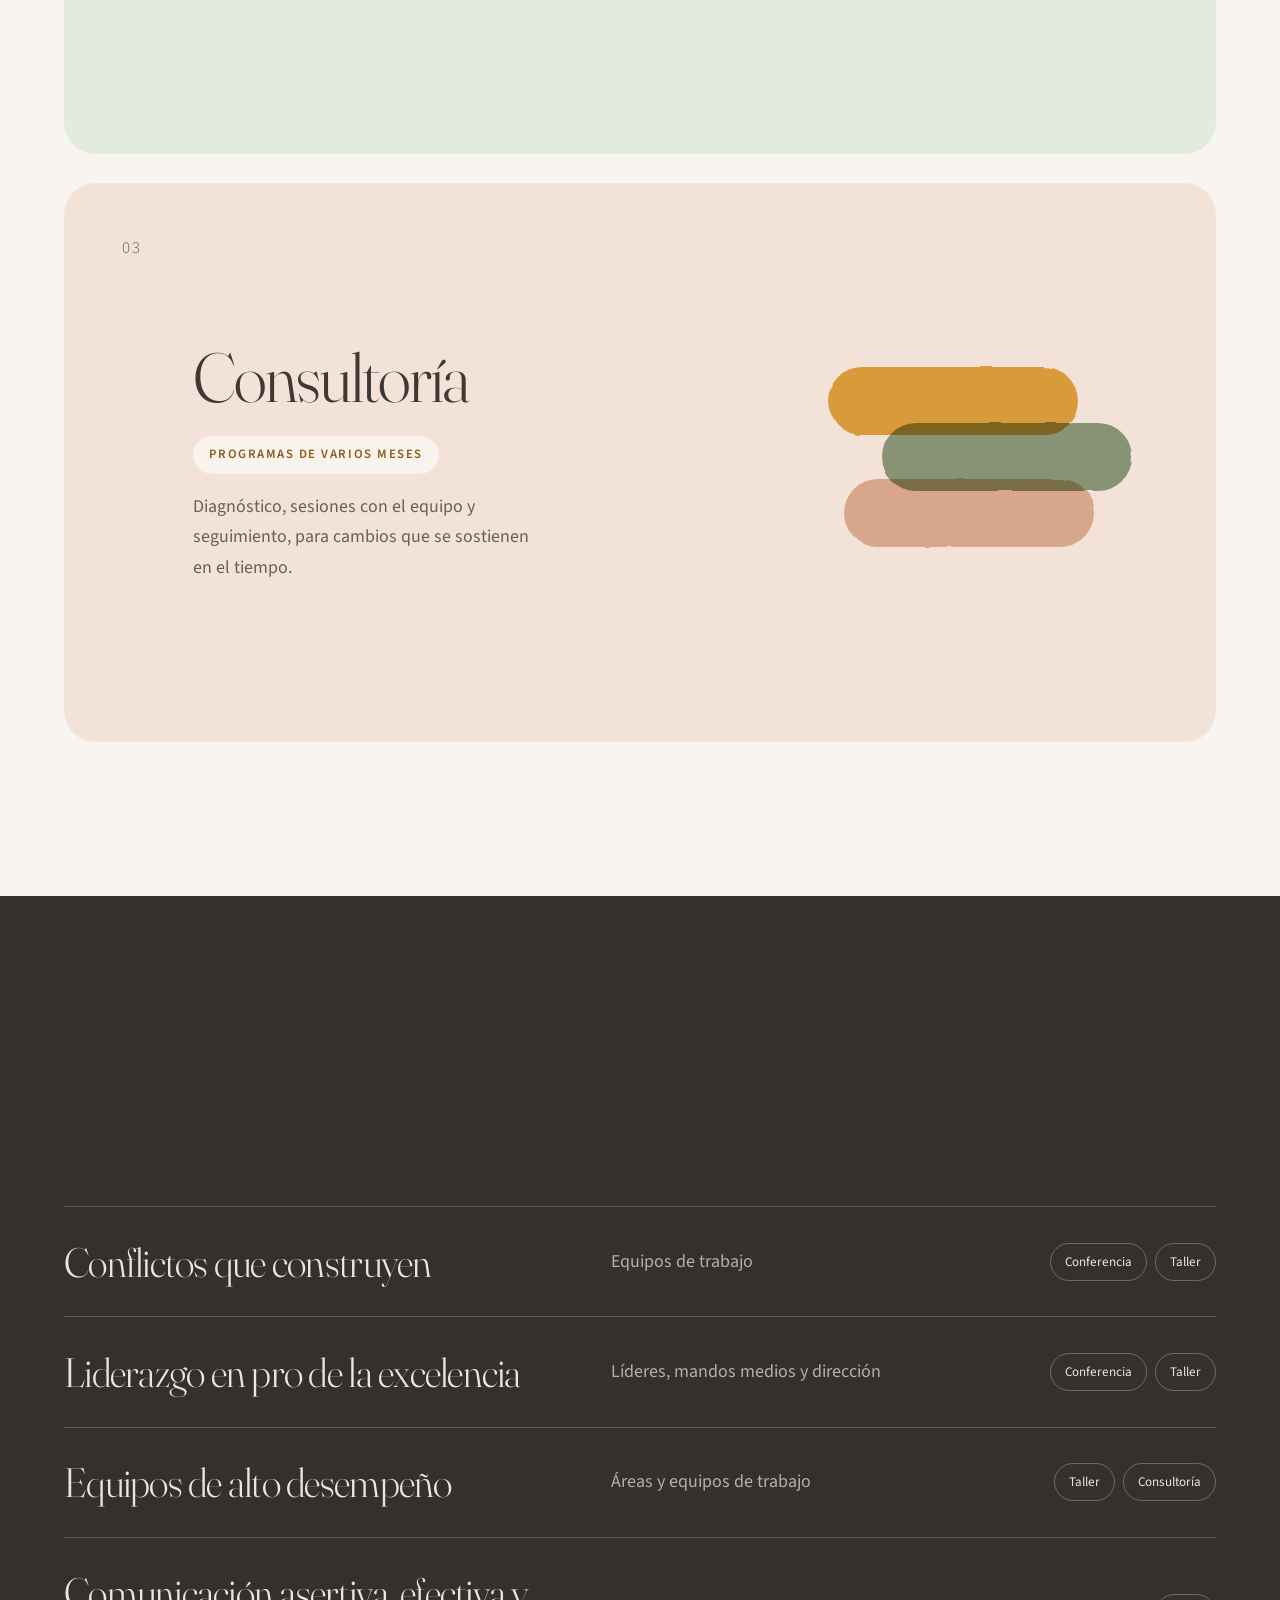
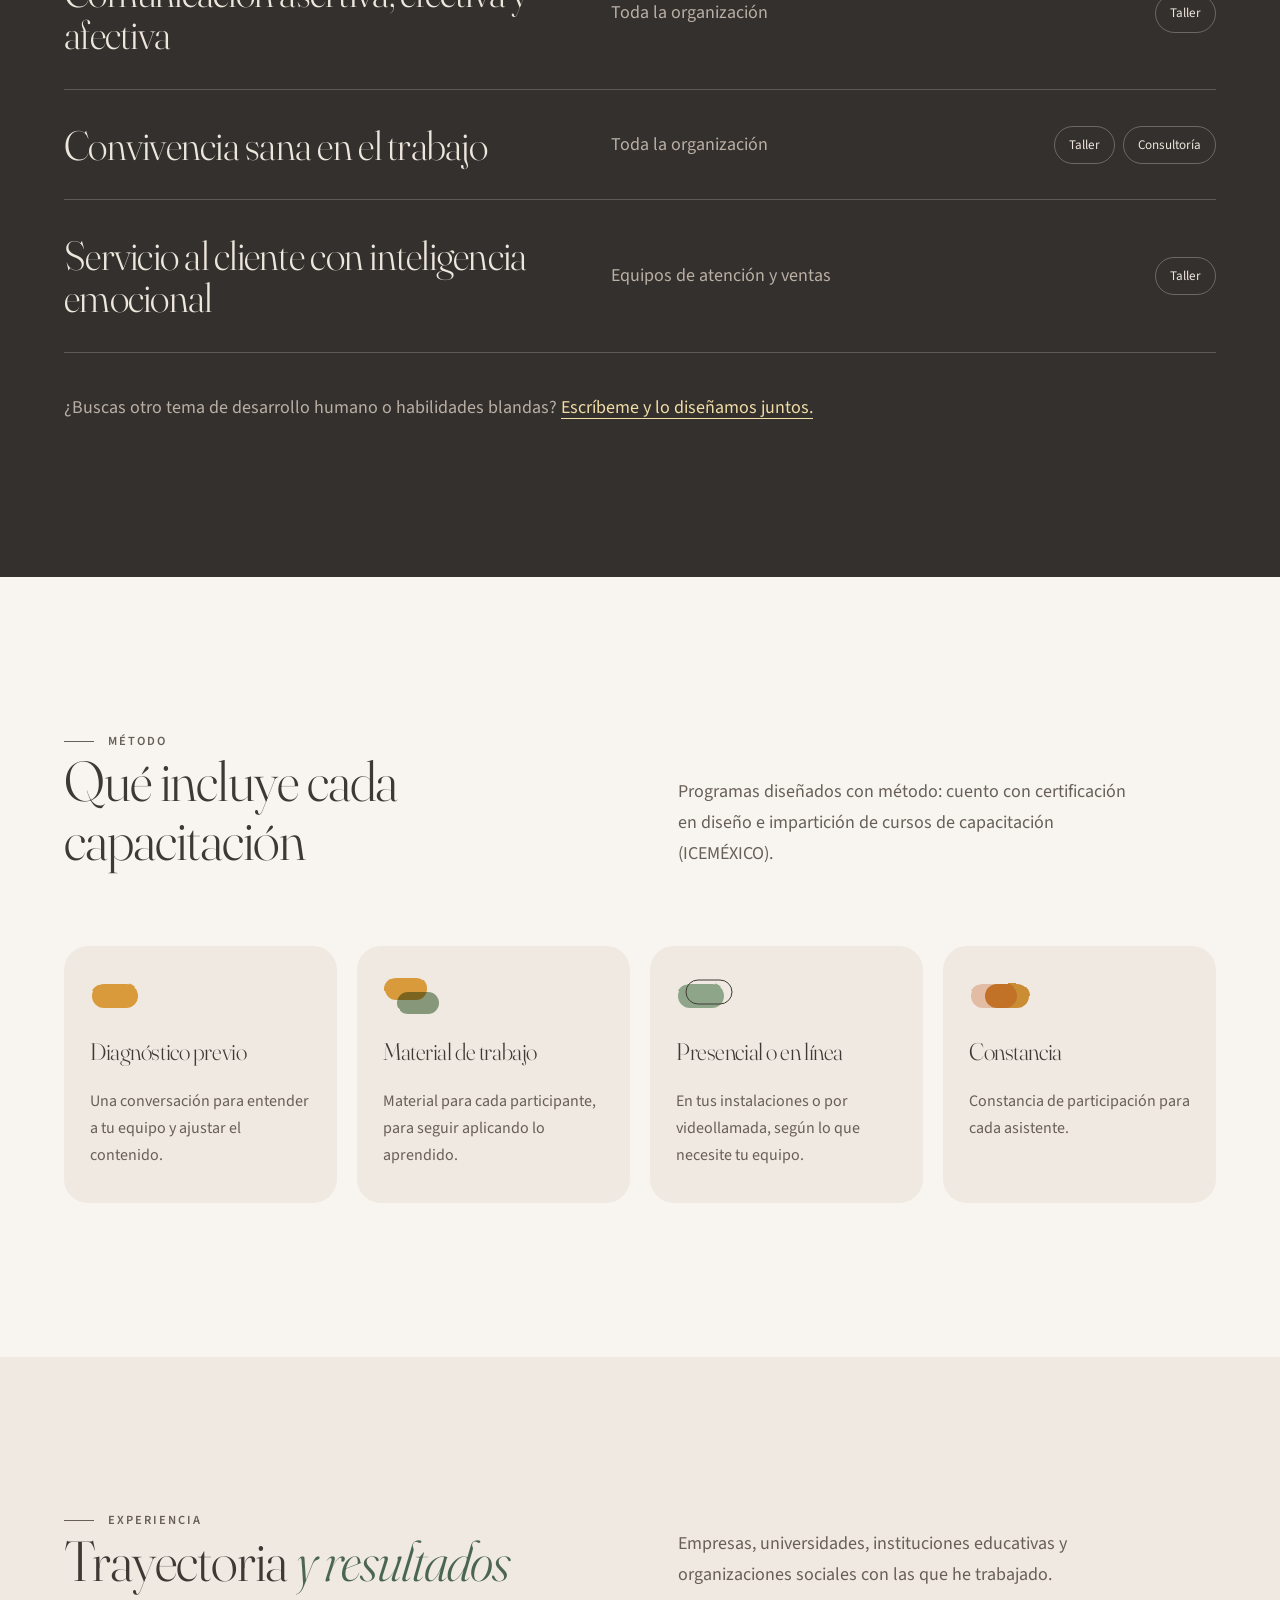
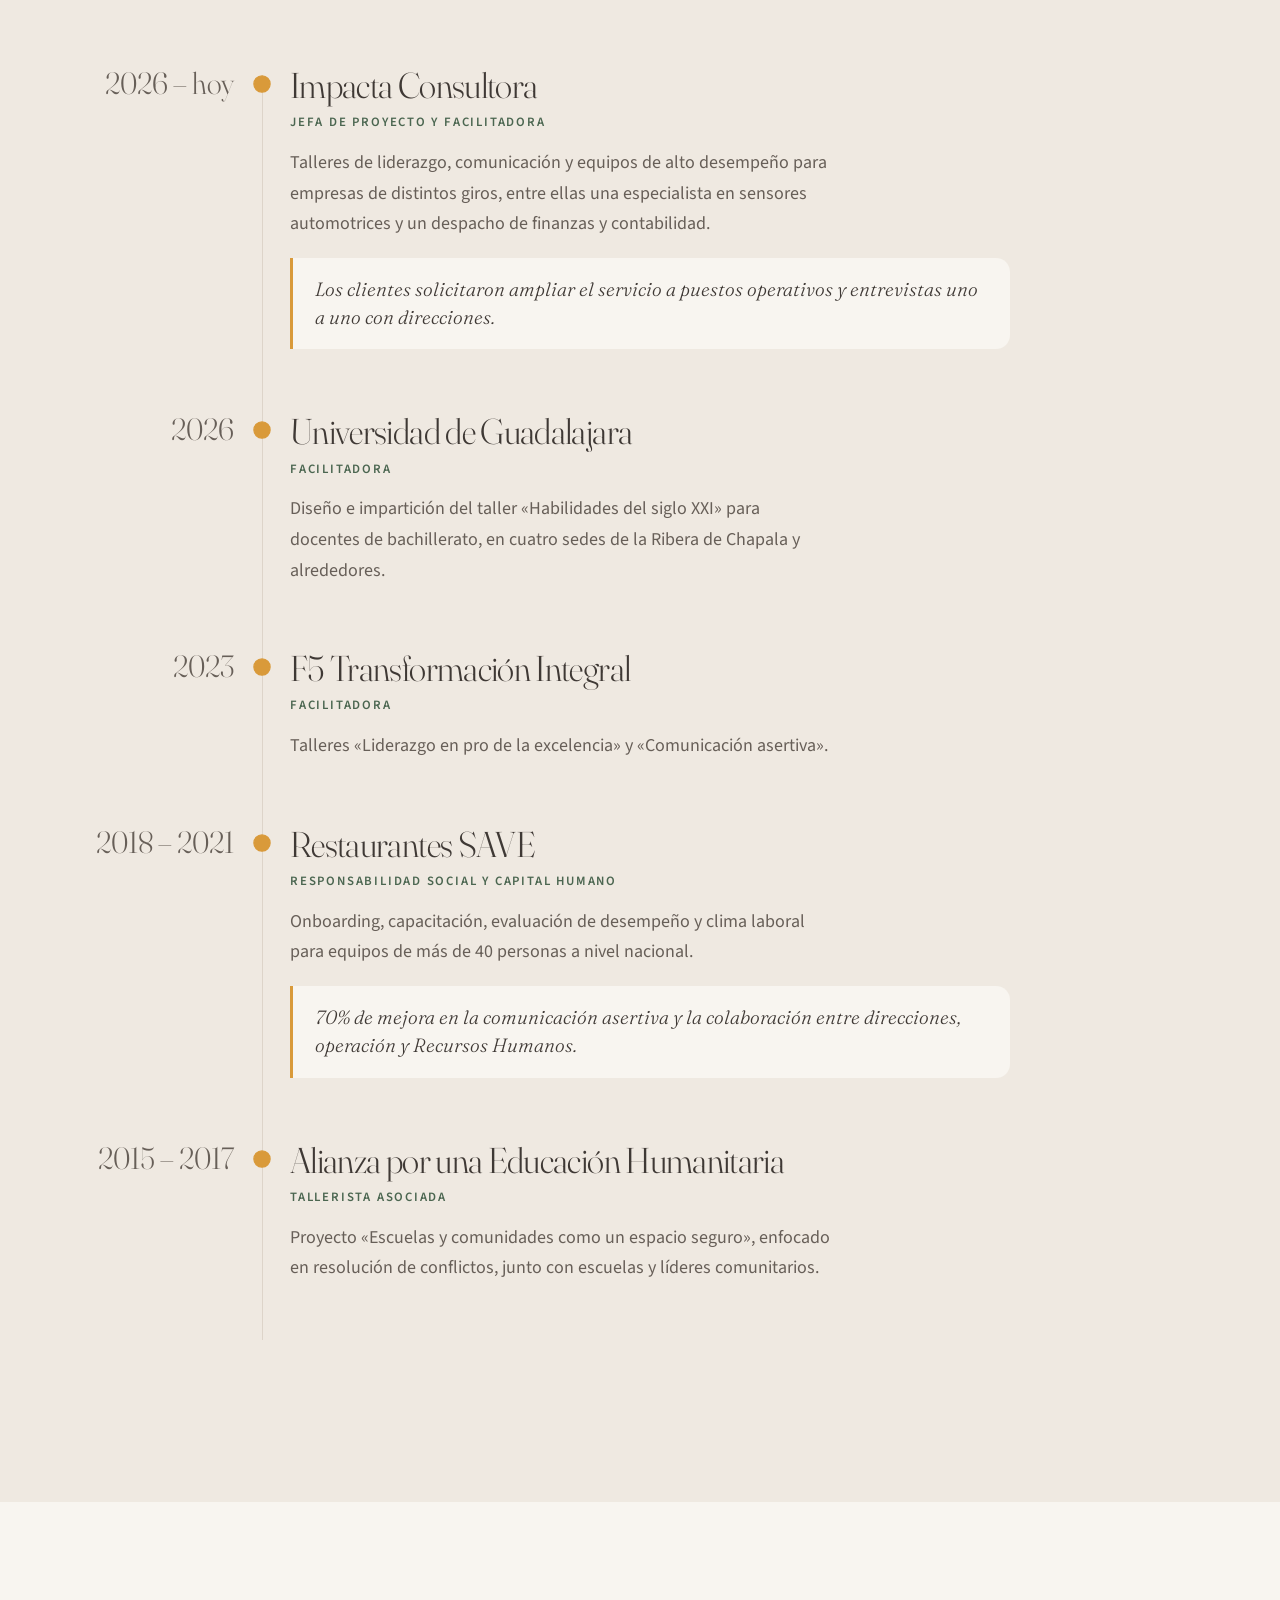
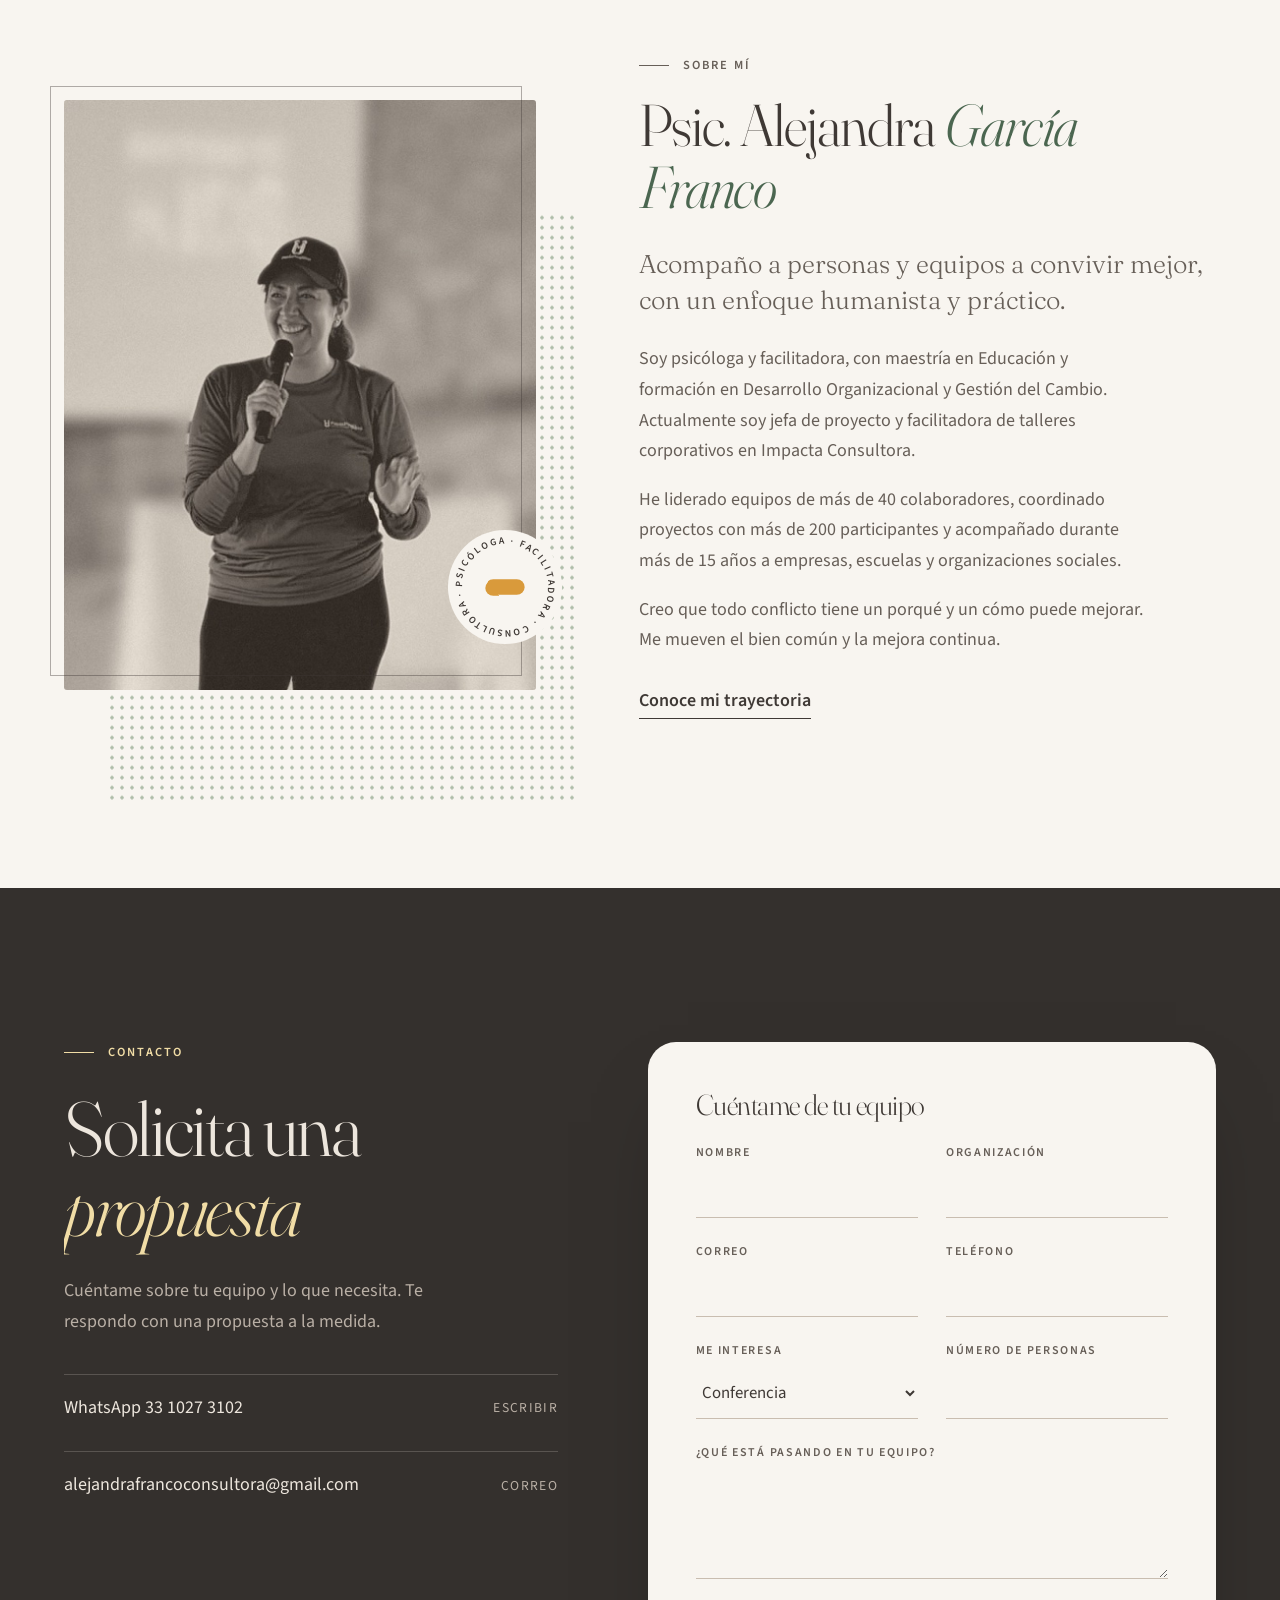
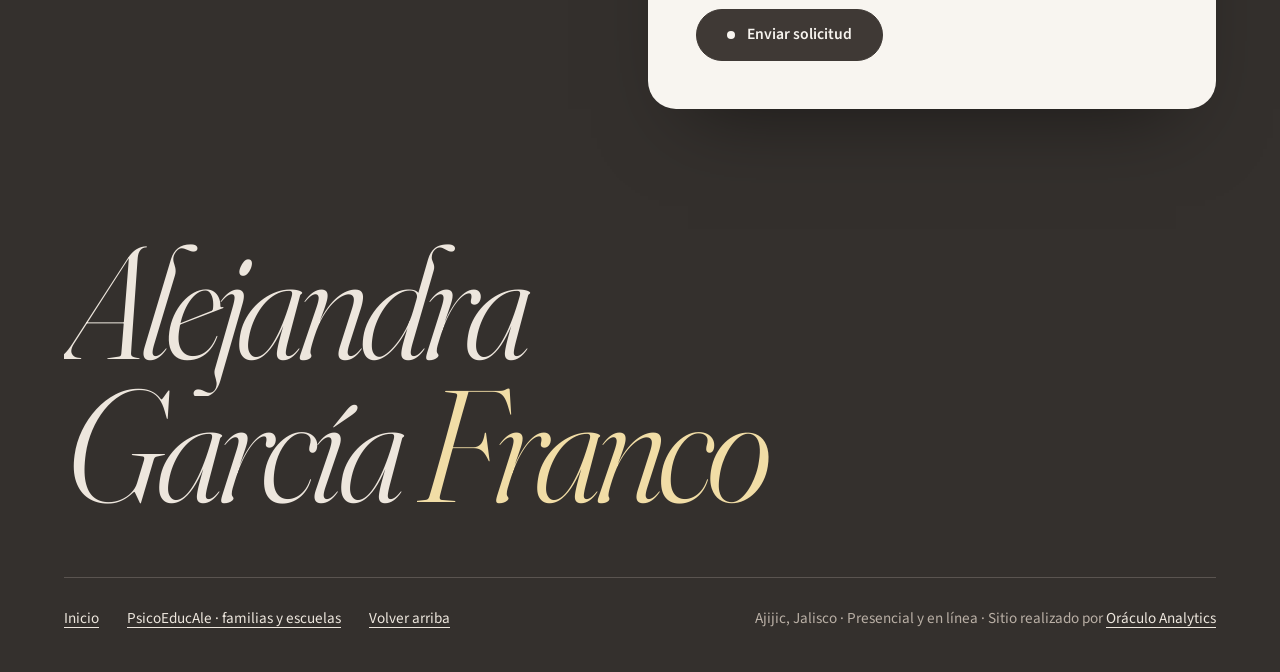
==== commit a6120401: "Nuevas imágenes para compartir enlaces (og-2026) con las fotos actuales Co-Authored-By: Claude Opus " ====
--- a/empresas/index.html
+++ b/empresas/index.html
@@ -7,7 +7,11 @@
 <meta name="description" content="Conferencias, talleres y consultoría para equipos de trabajo: resolución de conflictos, liderazgo, comunicación asertiva y convivencia sana en el trabajo. Ajijic, Jalisco, presencial y en línea.">
 <meta property="og:title" content="Psic. Alejandra García Franco · Capacitación y consultoría">
 <meta property="og:description" content="Los conflictos no se evitan, se transforman. Conferencias, talleres y consultoría para equipos de trabajo.">
-<meta property="og:image" content="https://empresas.alejandraconsultora.com/og.jpg">
+<meta property="og:image" content="https://empresas.alejandraconsultora.com/og-2026.jpg">
+<meta property="og:image:width" content="1200">
+<meta property="og:image:height" content="630">
+<meta property="og:url" content="https://empresas.alejandraconsultora.com/">
+<meta name="twitter:image" content="https://empresas.alejandraconsultora.com/og-2026.jpg">
 <meta property="og:type" content="website">
 <meta name="twitter:card" content="summary_large_image">
 <meta name="theme-color" content="#F8F5F0">
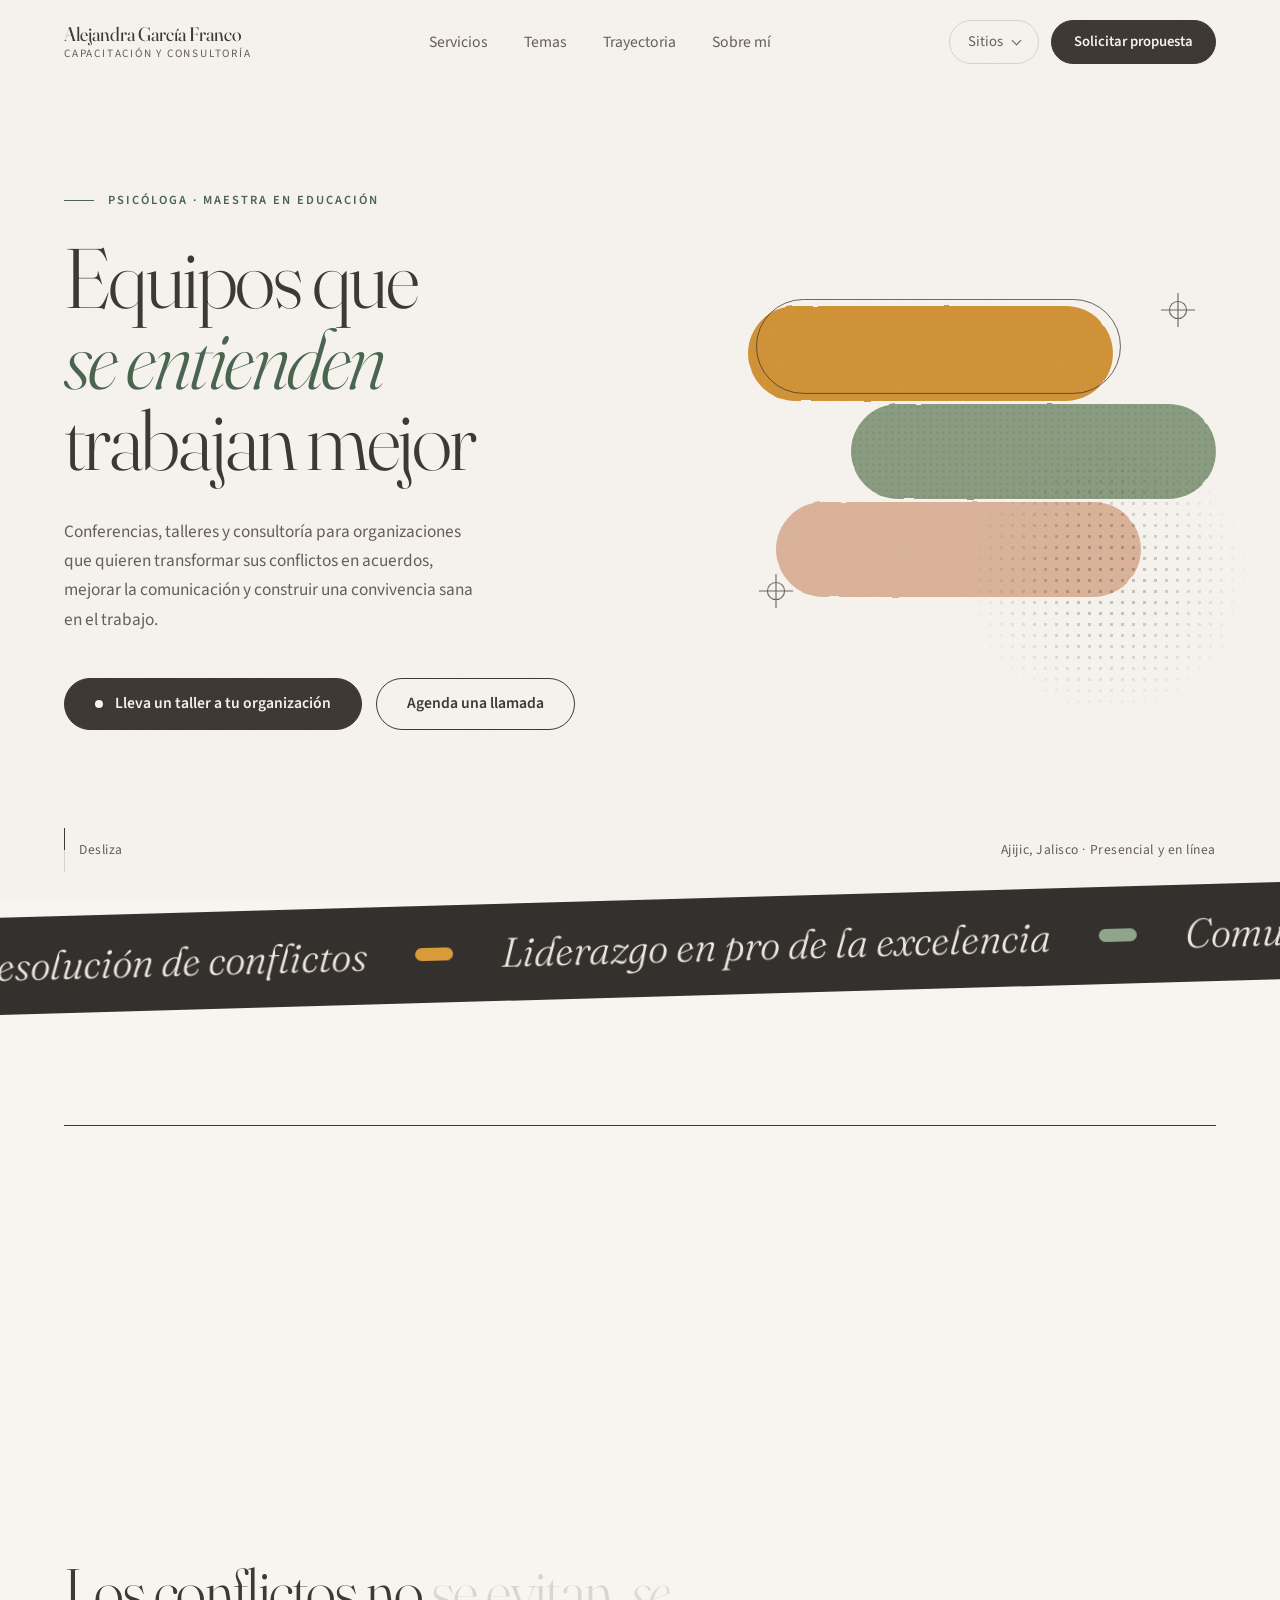
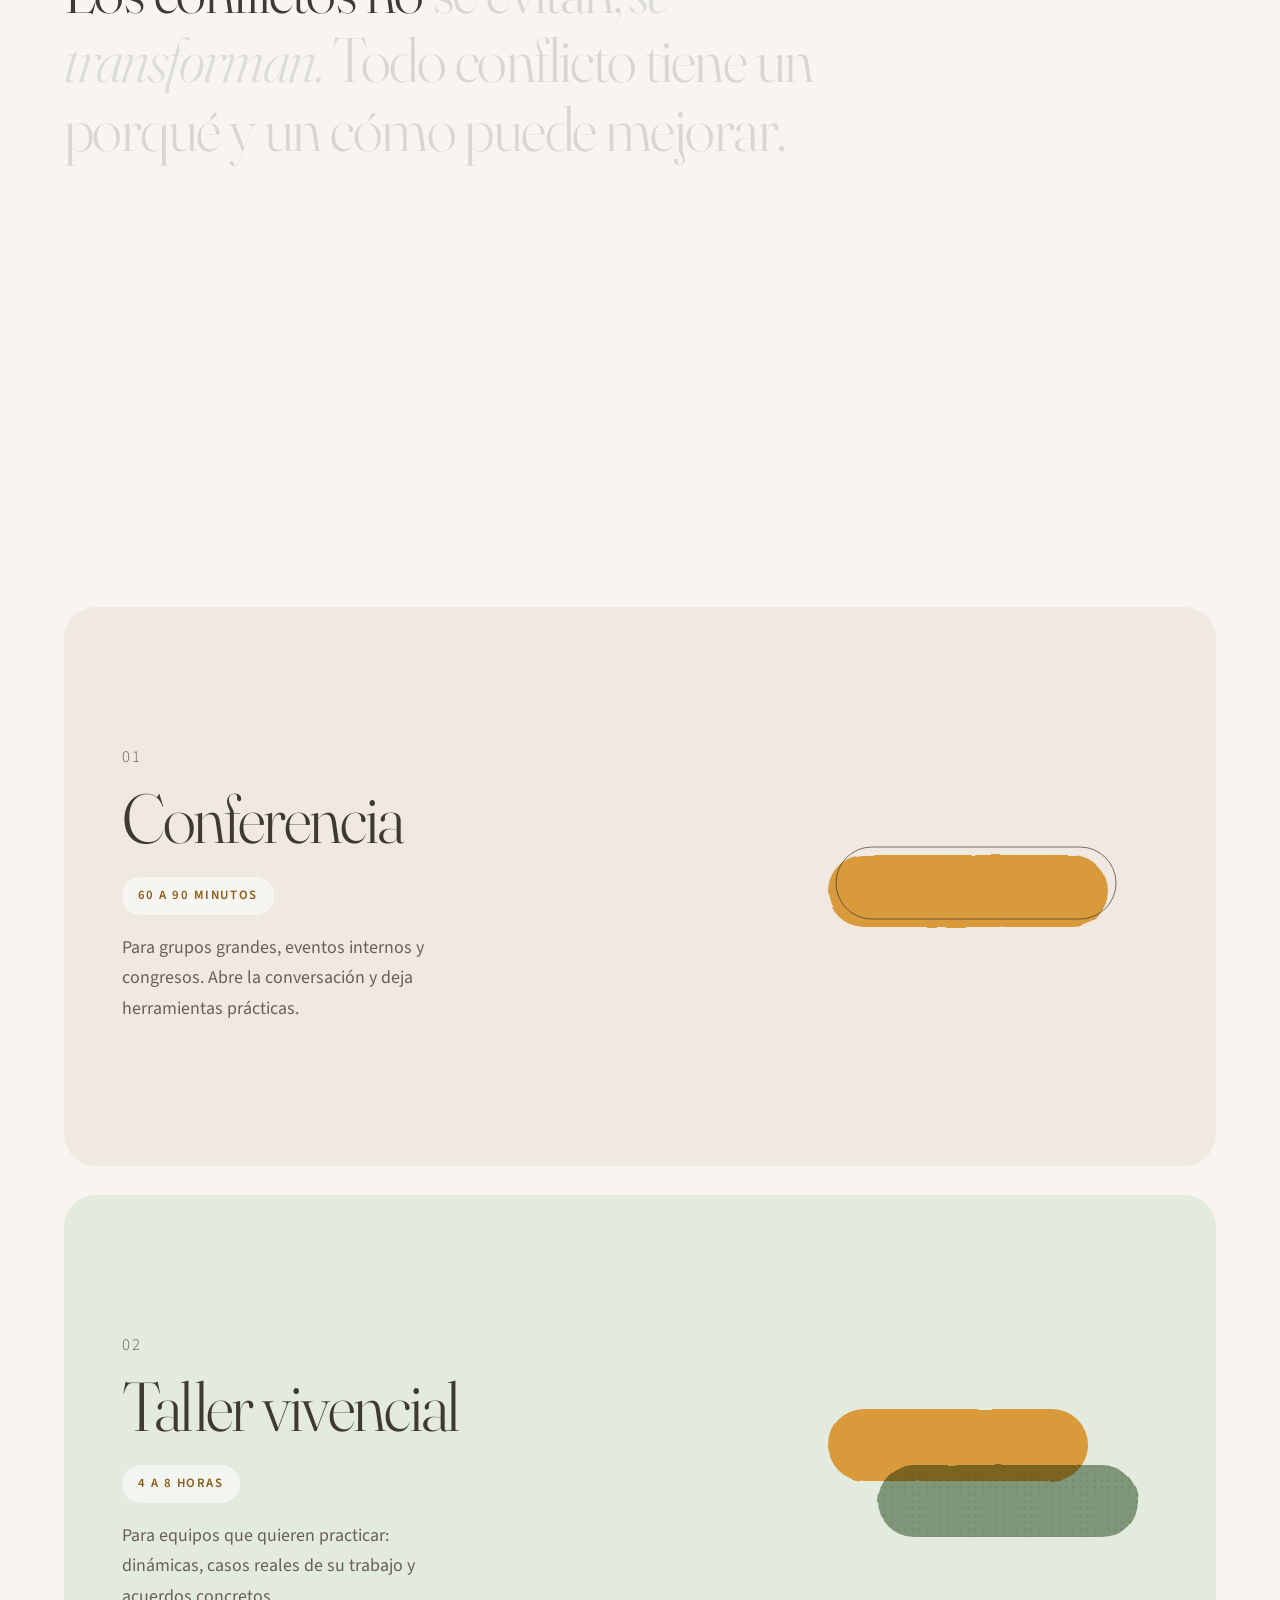
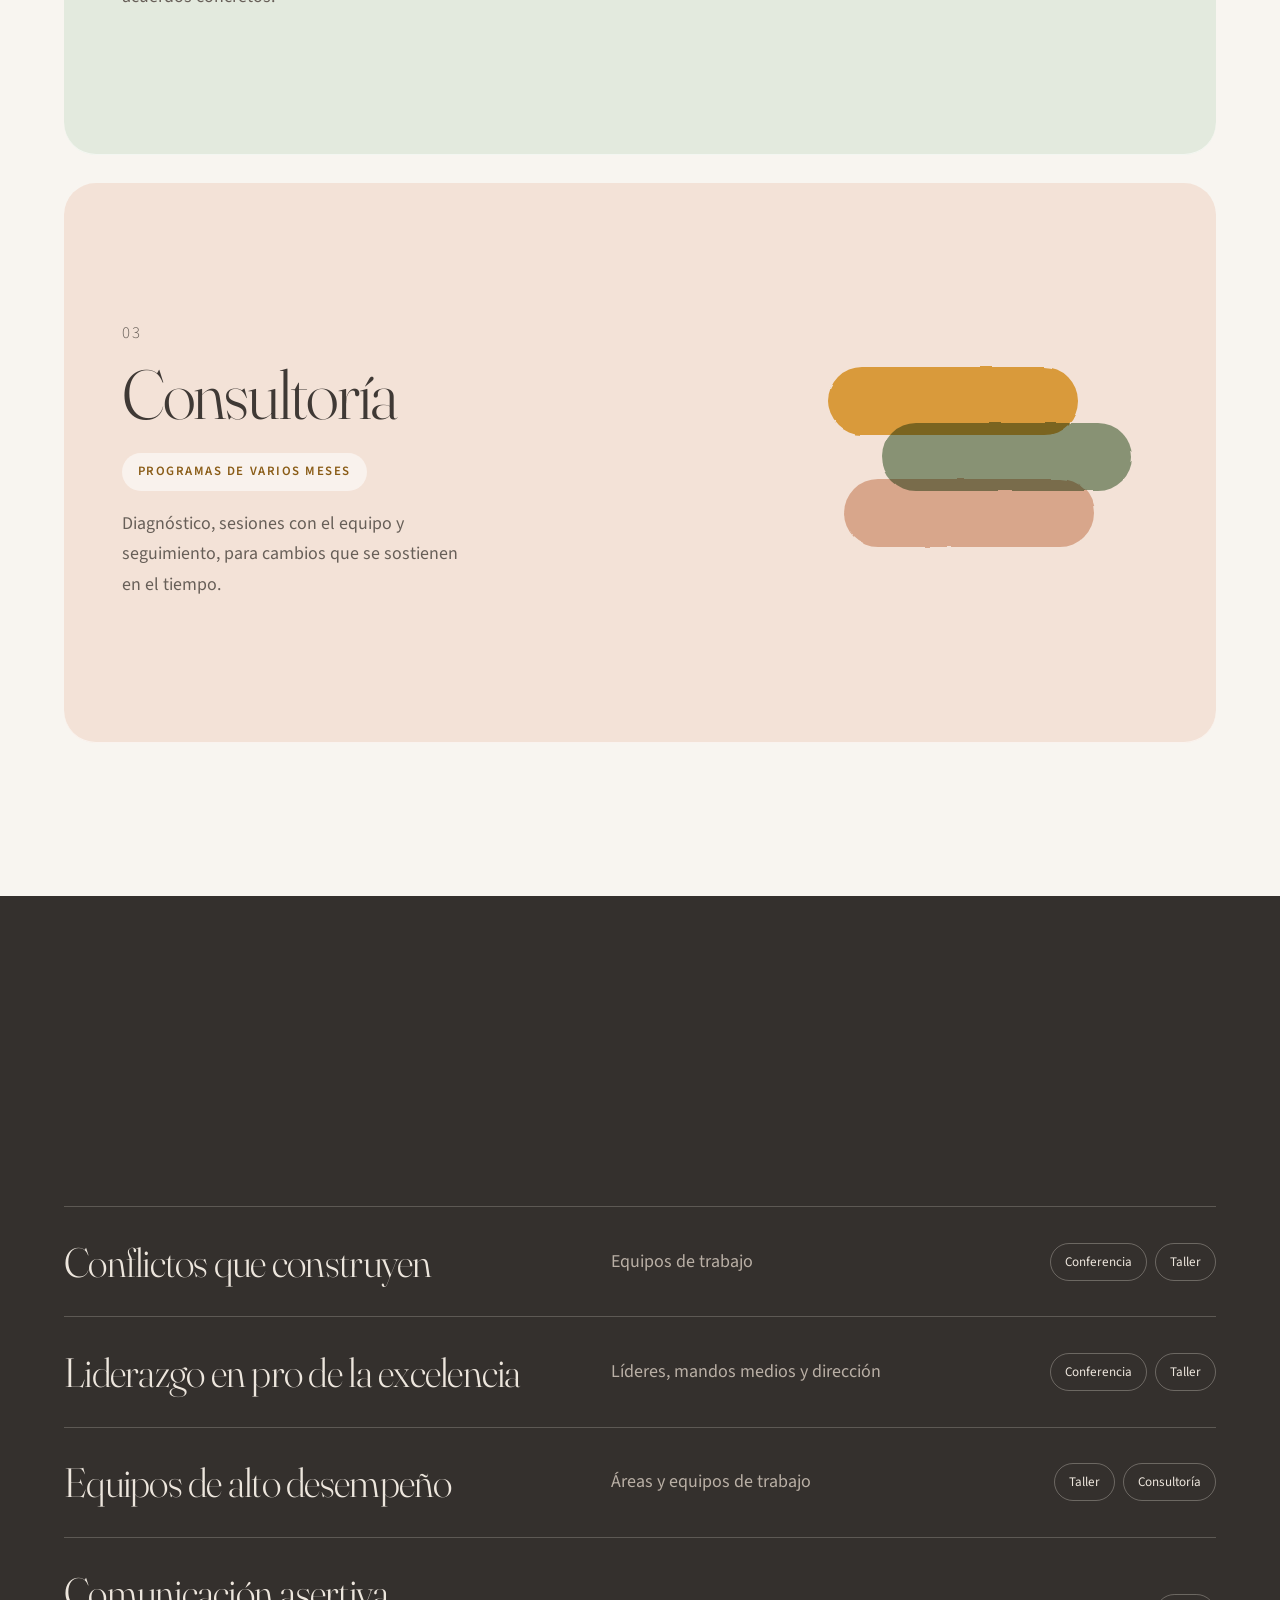
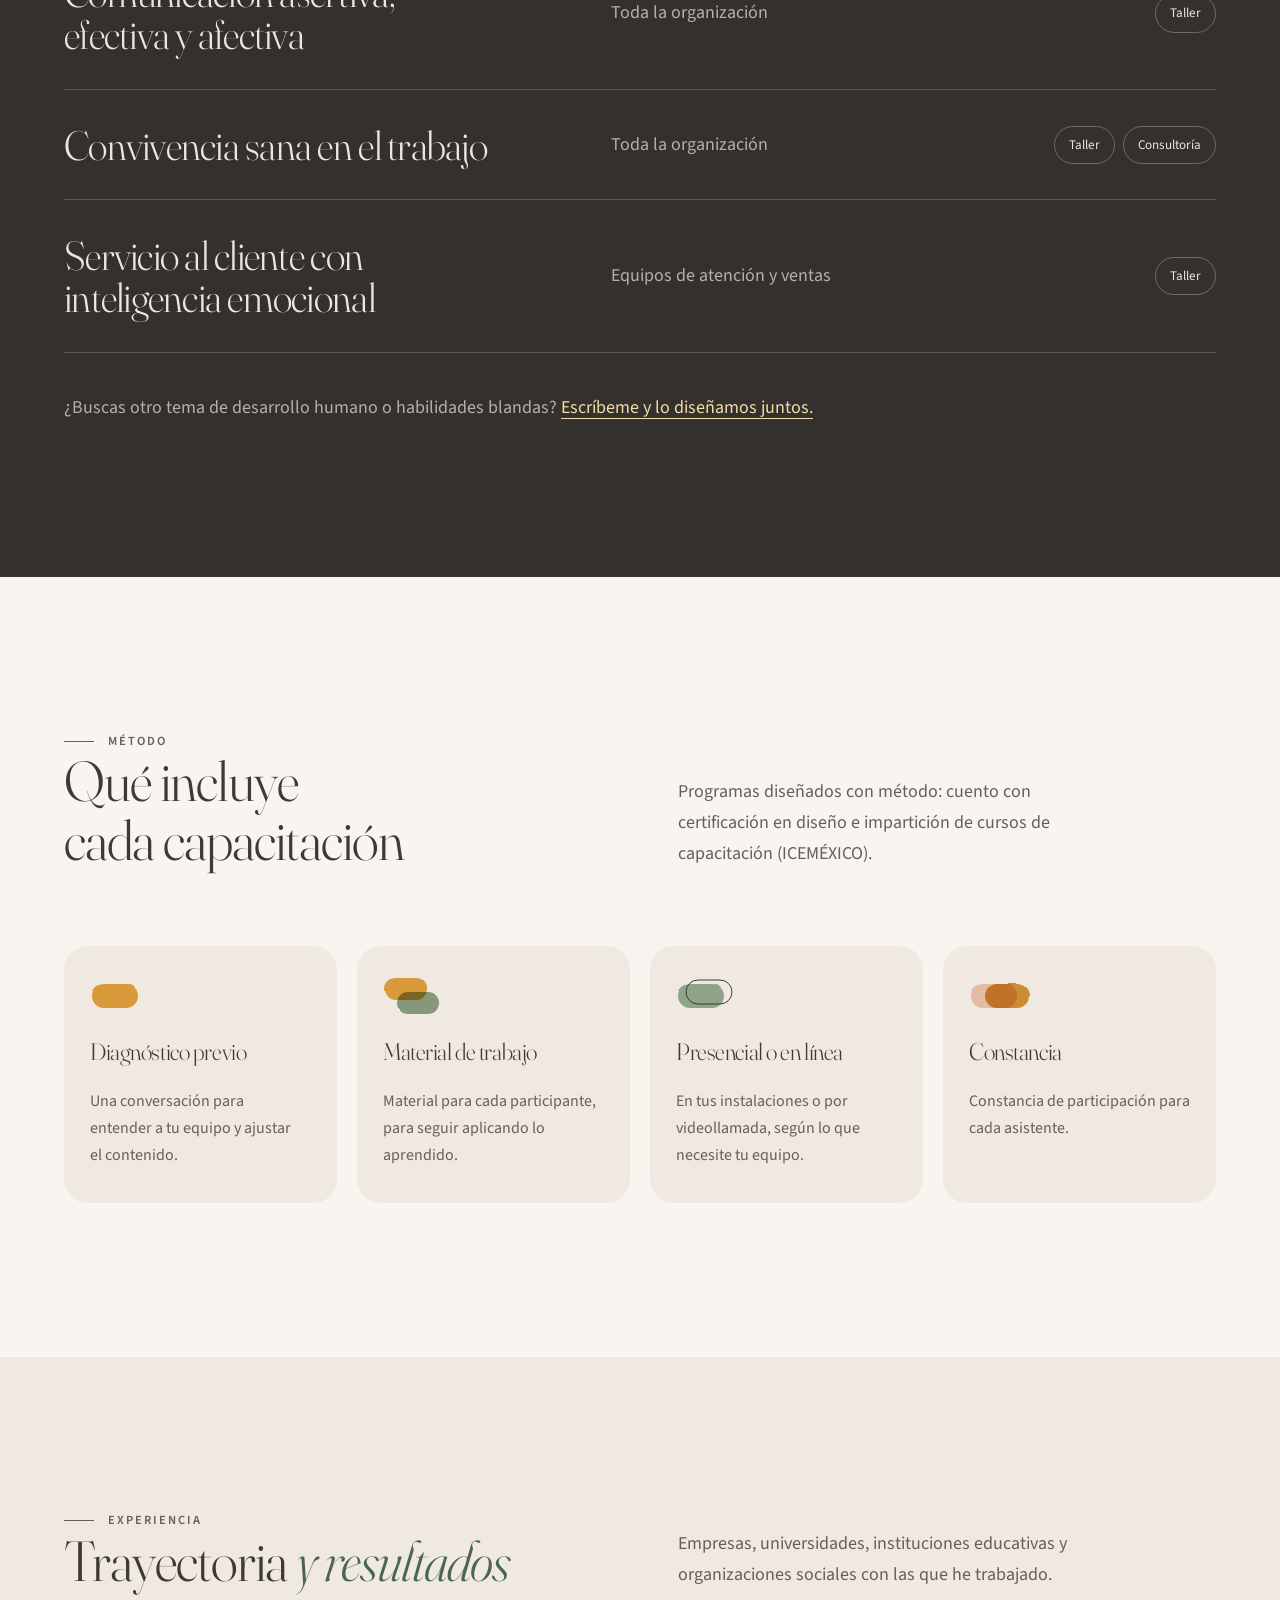
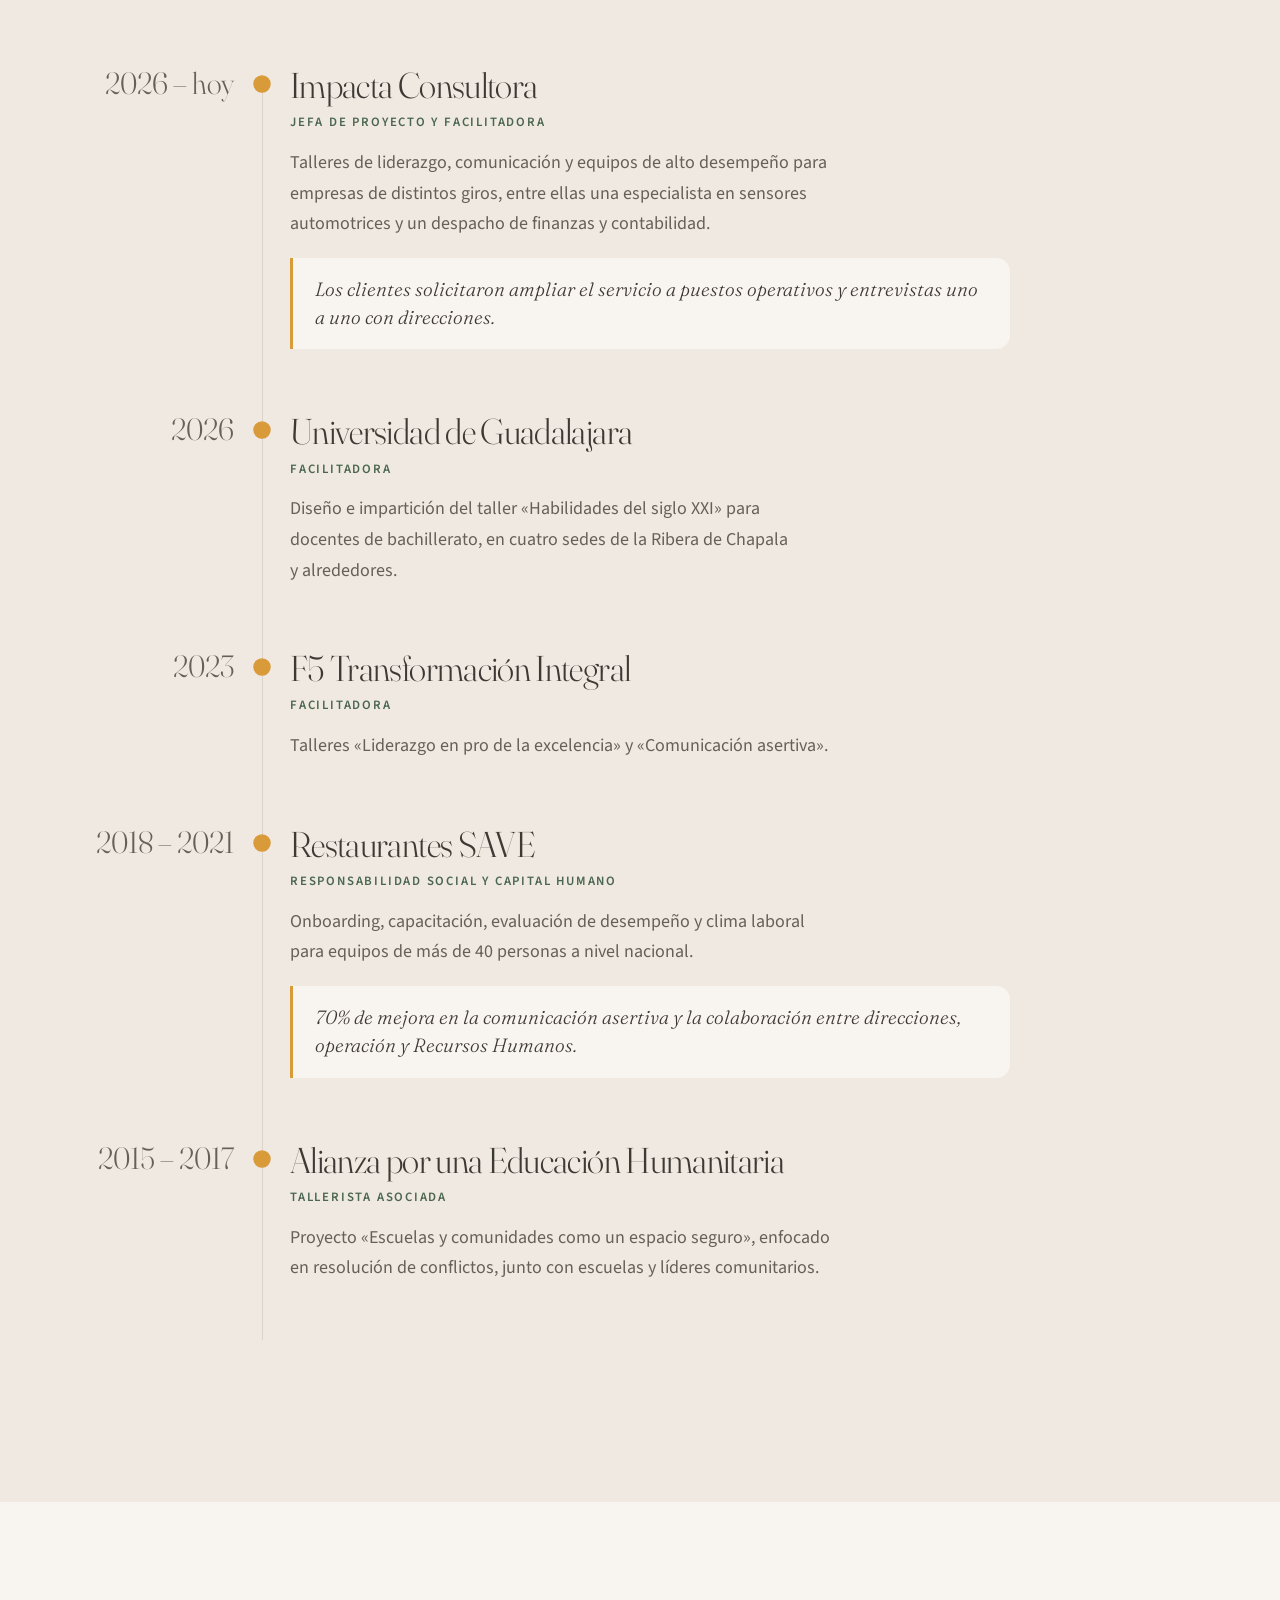
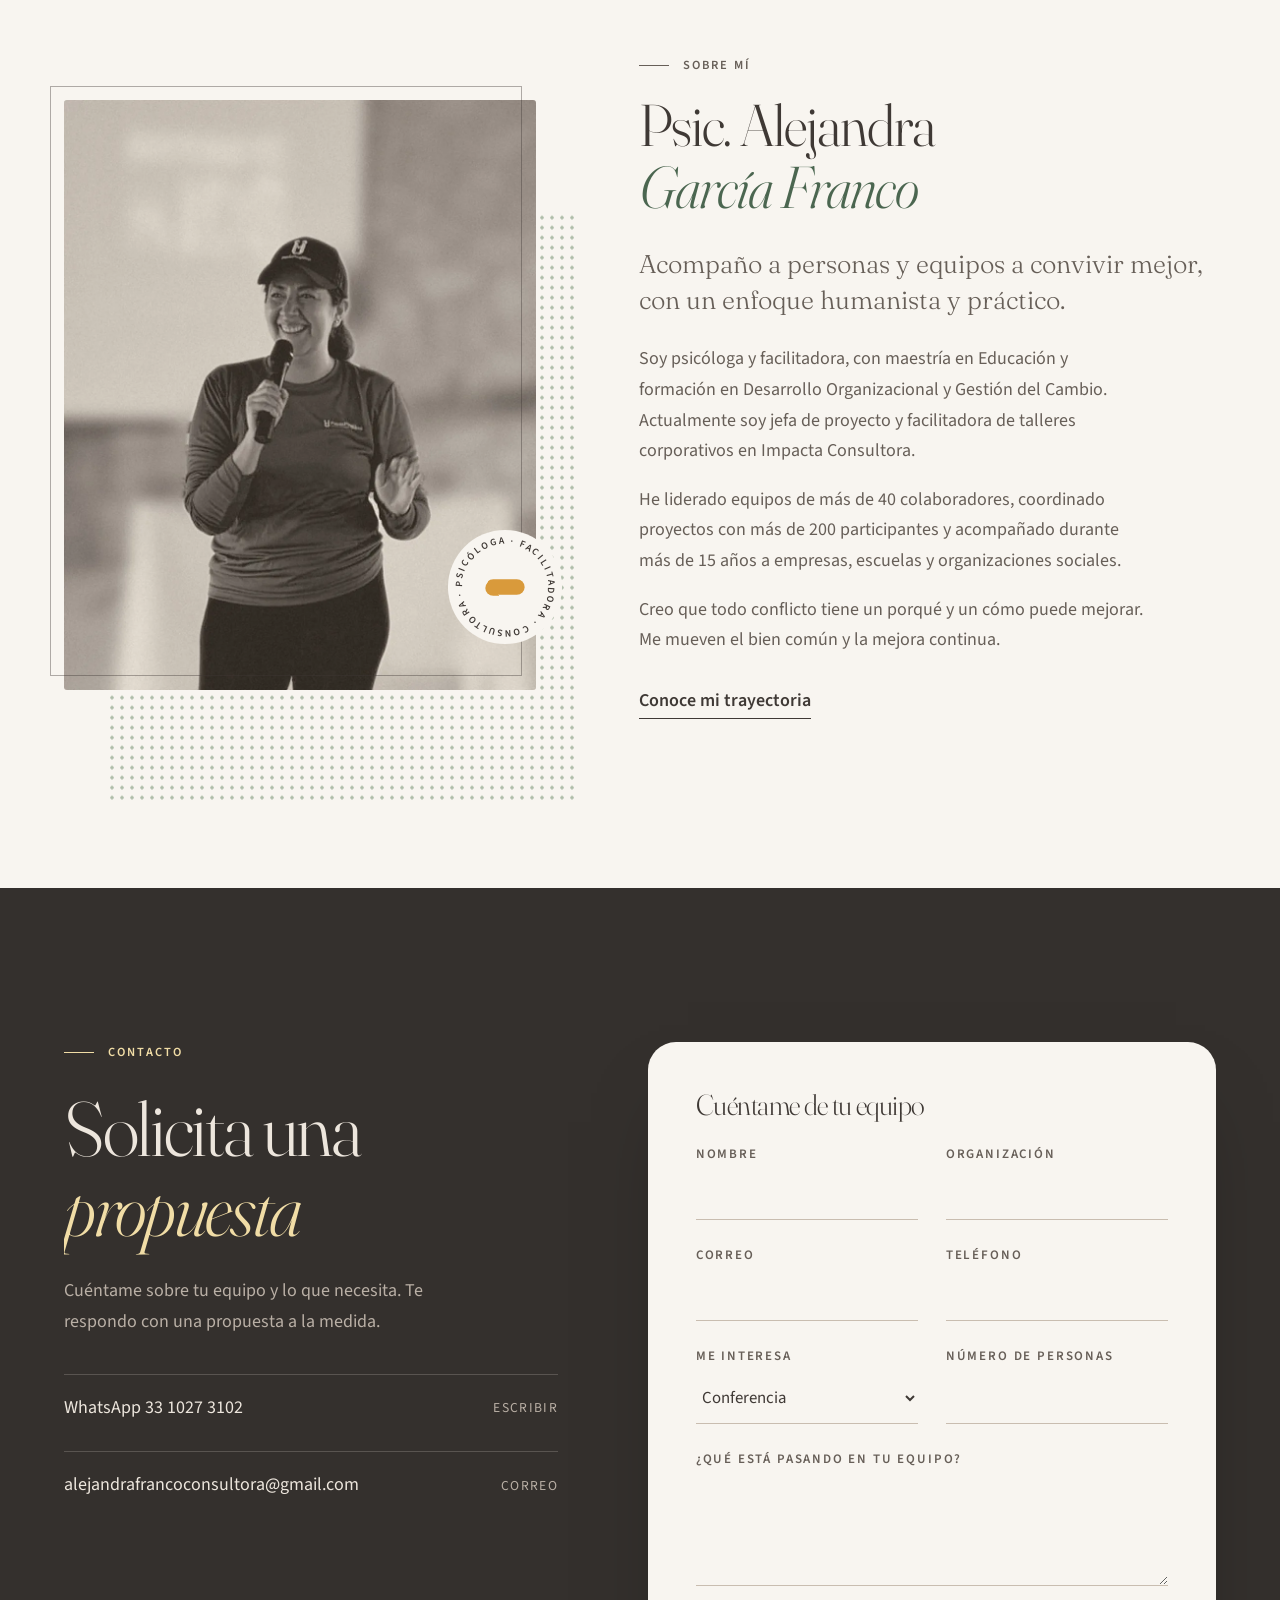
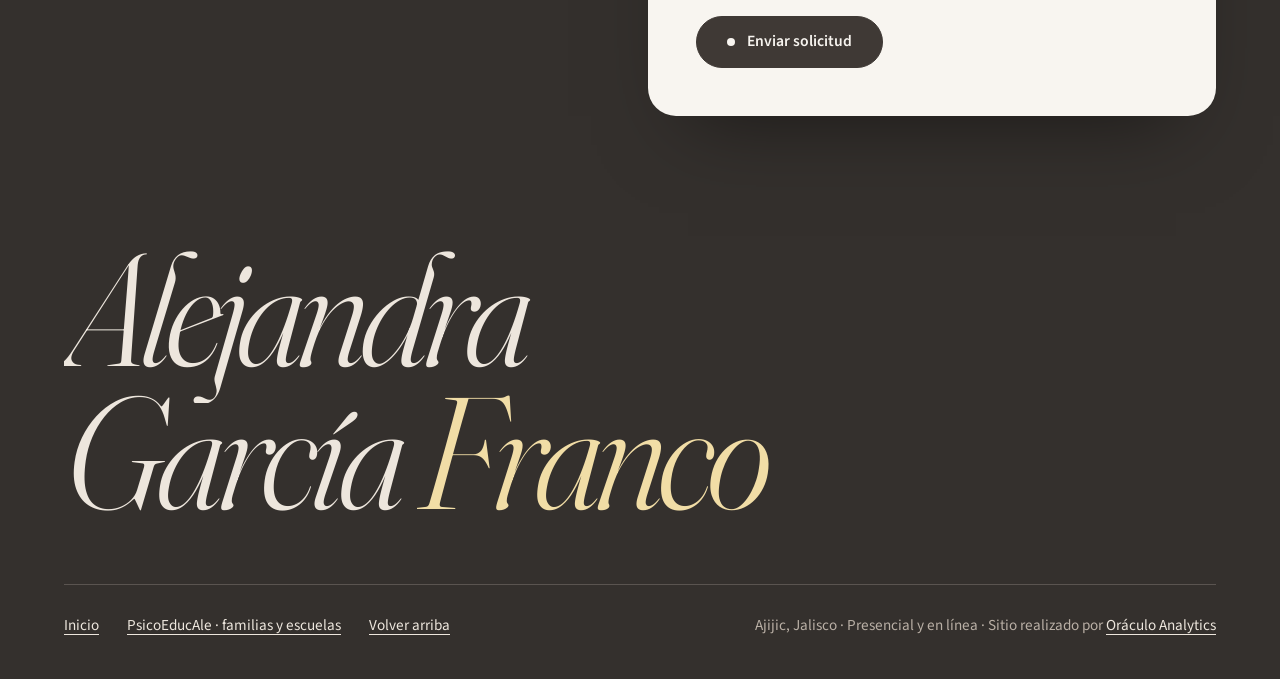
==== commit ea0da61e: "Pulido de acabado: ritmo, tipografía, botones uniformes, celular, imágenes WebP y página de gracias " ====
--- a/empresas/index.html
+++ b/empresas/index.html
@@ -295,6 +295,36 @@
     .incluye li{min-height:auto}
     .acciones .boton{width:100%; justify-content:center}
   }
+
+  /* ===== Capa de pulido · nov 2026 (no cambia diseño: ritmo, tipografía, botones, celular) ===== */
+  picture{display:contents}
+  h1,h2,h3,.gigante,.lista h3{text-wrap:balance}
+  p,li,dd,blockquote{text-wrap:pretty}
+  .nw{white-space:nowrap}
+  [data-count]{font-variant-numeric:tabular-nums}
+  .boton{min-height:52px; justify-content:center; transition:color .45s var(--ease), border-color .45s, transform .6s var(--ease), scale .25s var(--ease)}
+  .barra .boton{min-height:44px; padding:0 22px}
+  .sitios-boton{min-height:44px; padding:0 18px}
+  .boton:active, .sitios-boton:active, .canal:active{scale:.97}
+  .boton:focus-visible, .sitios-boton:focus-visible{outline-offset:3px; border-radius:999px}
+  /* Formulario: etiquetas legibles y campos con el mismo trato */
+  label{font-size:.8125rem}
+  input:focus-visible, select:focus-visible, textarea:focus-visible{outline:none}
+  /* Servicios: el número queda alineado con su título */
+  @media (min-width:861px){
+    .tarjeta{grid-template-columns:1fr .9fr; grid-template-rows:auto auto; align-content:center; row-gap:18px}
+    .tarjeta .t-num{grid-column:1; grid-row:1; align-self:end}
+    .tarjeta > div{grid-column:1; grid-row:2}
+    .tarjeta .t-icono{grid-column:2; grid-row:1 / span 2; align-self:center; justify-self:end; max-width:340px}
+  }
+  @media (max-width:860px){
+    .portada{justify-content:flex-start; min-height:auto; padding-top:104px}
+    .pie-fila nav a, .pie-fila > span a{display:inline-flex; align-items:center; min-height:40px}
+    .pie-fila nav{gap:0 24px}
+    .panel a{min-height:44px}
+    .canal{min-height:56px}
+  }
+
 </style>
 </head>
 <body>
@@ -500,7 +530,7 @@
     <div class="contenedor sobre-grid">
       <div class="foto-marco">
         <div class="trama" data-parallax=".06" aria-hidden="true"></div>
-        <div class="foto" data-reveal="clip"><img src="alejandra-conferencia.jpg" alt="Alejandra García Franco impartiendo una conferencia" width="960" height="1200" loading="lazy"></div>
+        <div class="foto" data-reveal="clip"><picture><source srcset="alejandra-conferencia.webp" type="image/webp"><img src="alejandra-conferencia.jpg" alt="Alejandra García Franco impartiendo una conferencia" width="960" height="1200" loading="lazy" decoding="async"></picture></div>
         <div class="registro" aria-hidden="true"></div>
         <svg class="sello" viewBox="0 0 120 120" aria-hidden="true"><defs><path id="circulo-sello" d="M60 60 m-44 0 a44 44 0 1 1 88 0 a44 44 0 1 1 -88 0"/></defs><circle cx="60" cy="60" r="58" fill="#F8F5F0"/><text font-family="Source Sans 3, Arial, sans-serif" font-size="10" fill="#3F3935" font-weight="600"><textPath href="#circulo-sello" textLength="270" lengthAdjust="spacing">PSICÓLOGA · FACILITADORA · CONSULTORA ·</textPath></text><rect x="40" y="52" width="40" height="16" rx="8" fill="#D99A3A" filter="url(#tinta)"/></svg>
       </div>
--- a/empresas/motion.css
+++ b/empresas/motion.css
@@ -25,14 +25,14 @@
 .js [data-ilumina] .wl.on { opacity: 1; }
 
 /* Parallax */
-[data-parallax] { transform: translate3d(0, var(--py, 0px), 0); will-change: transform; }
+[data-parallax] { transform: translate3d(0, var(--py, 0px), 0); will-change: transform; backface-visibility: hidden; }
 
 /* Progreso de lectura */
 .progreso { position: fixed; inset: 0 0 auto 0; height: 3px; z-index: 120; transform-origin: 0 50%; transform: scaleX(var(--p, 0)); background: var(--progreso, currentColor); pointer-events: none; }
 
 /* Banda en movimiento */
 .marquesina { display: flex; overflow: hidden; user-select: none; }
-.marquesina .pista { display: flex; flex: none; align-items: center; animation: desliza var(--dur, 48s) linear infinite; }
+.marquesina .pista { display: flex; flex: none; align-items: center; animation: desliza var(--dur, 48s) linear infinite; will-change: transform; backface-visibility: hidden; }
 .marquesina:hover .pista { animation-play-state: paused; }
 @keyframes desliza { to { transform: translateX(-100%); } }
 
@@ -64,6 +64,7 @@
   .js [data-reveal="clip"] img { scale: 1 !important; }
   .js [data-ilumina] .wl { opacity: 1 !important; }
   .marquesina .pista, .tinta-cursor { animation: none !important; }
+  .boton:active, .sitios-boton:active { scale: none !important; }
   *, *::before, *::after { animation-duration: .001ms !important; animation-iteration-count: 1 !important; }
 }
 
